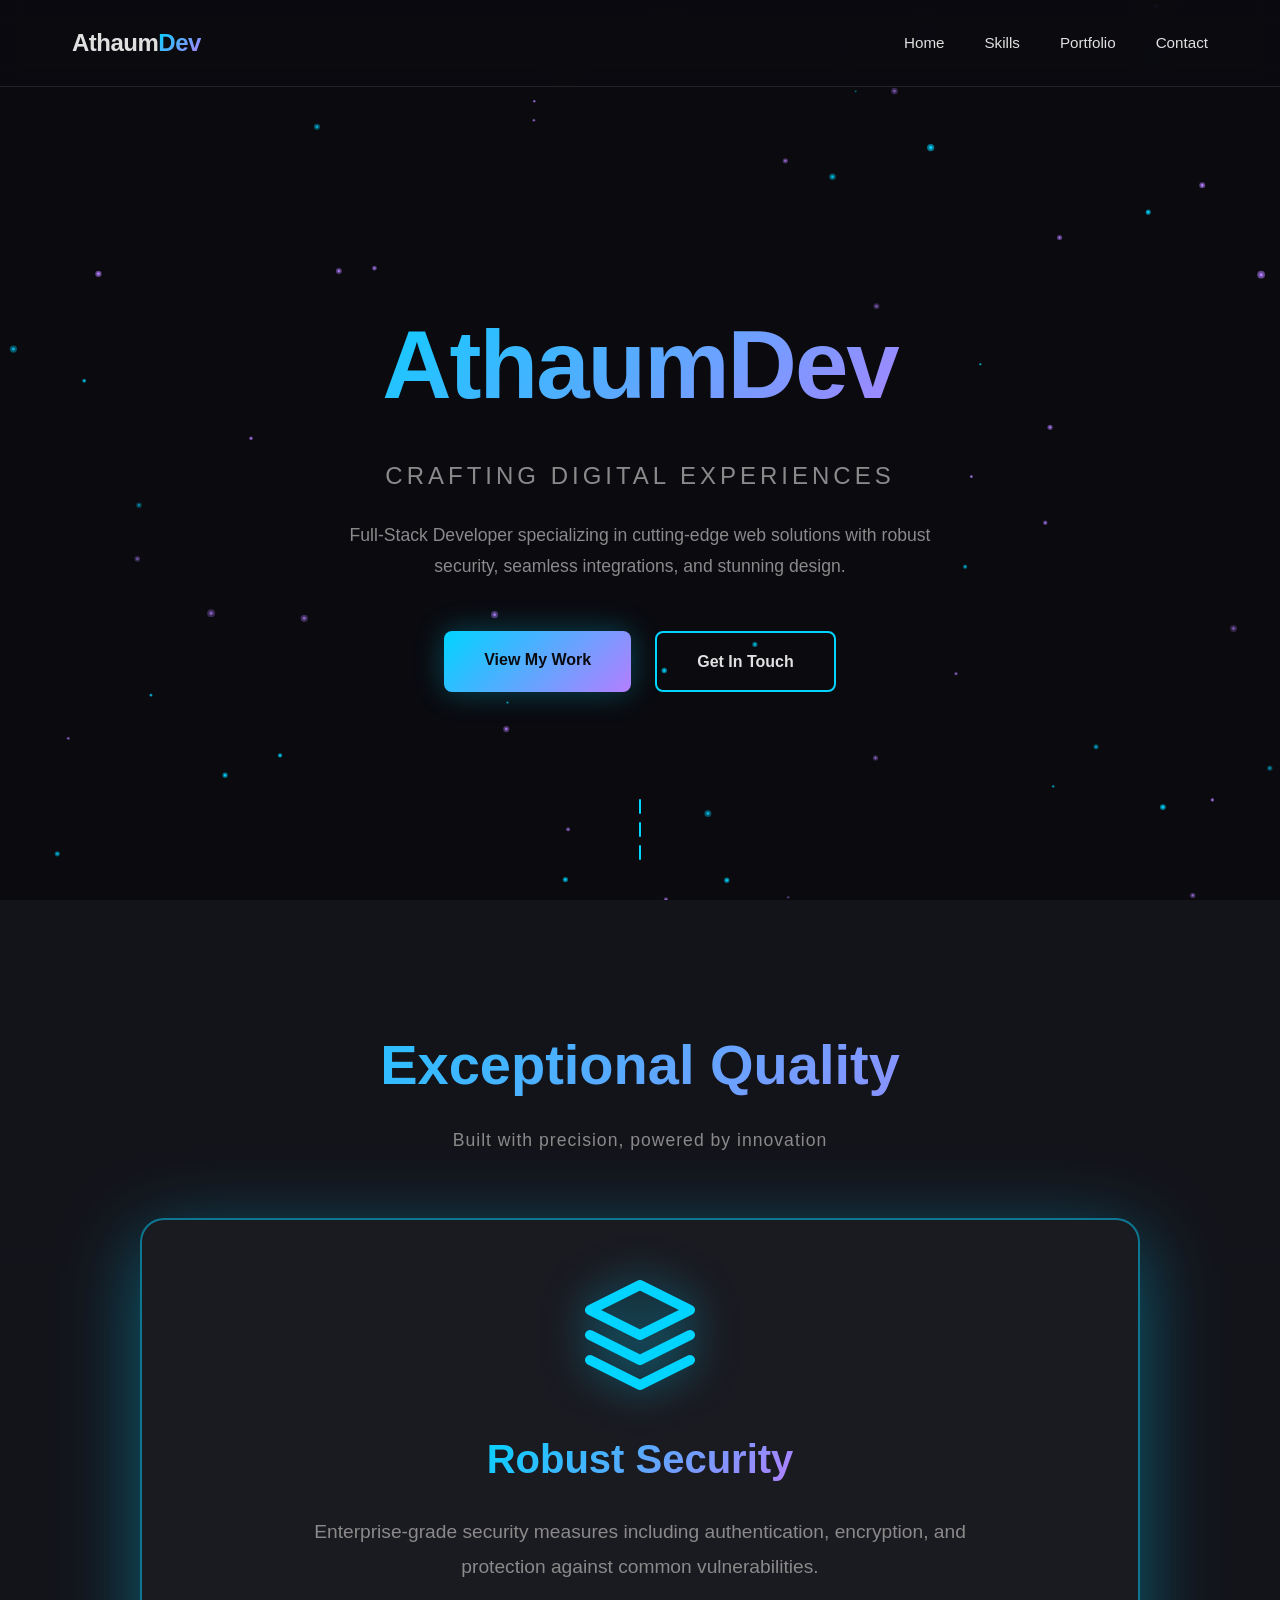
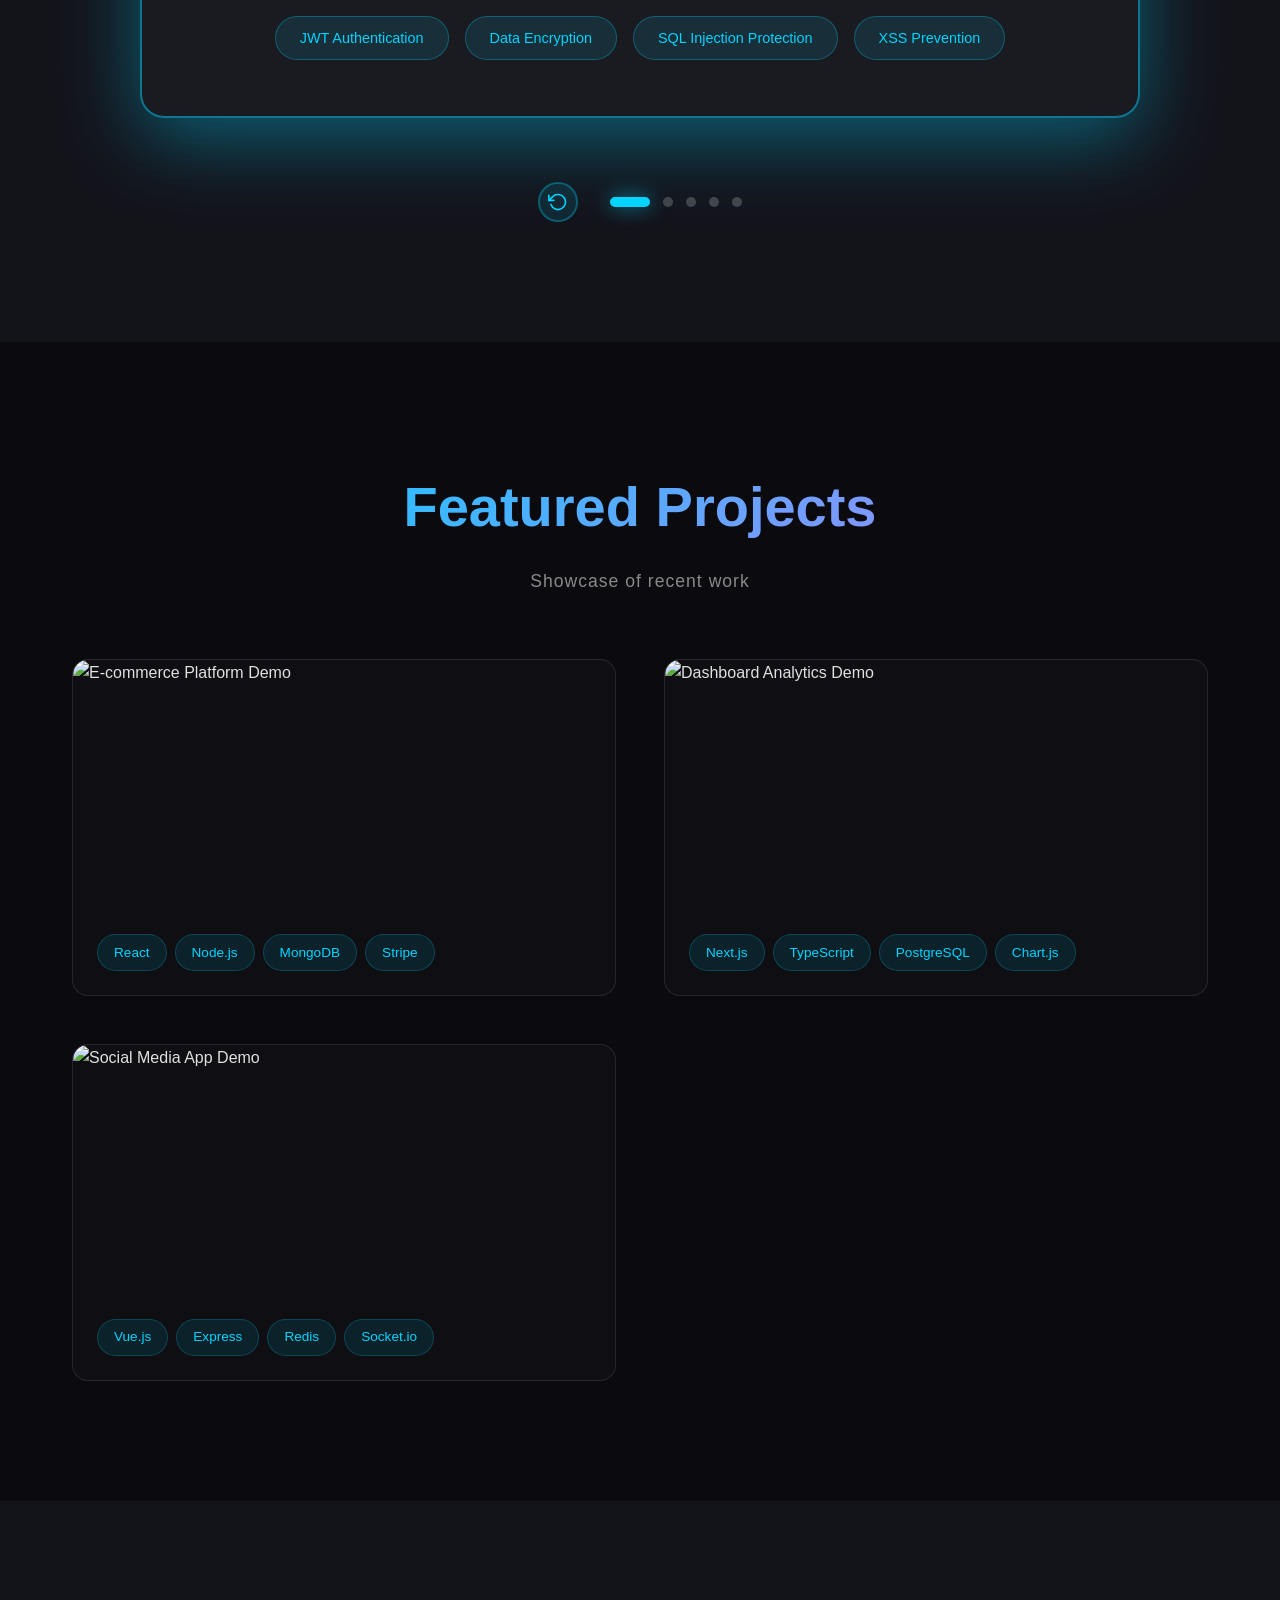
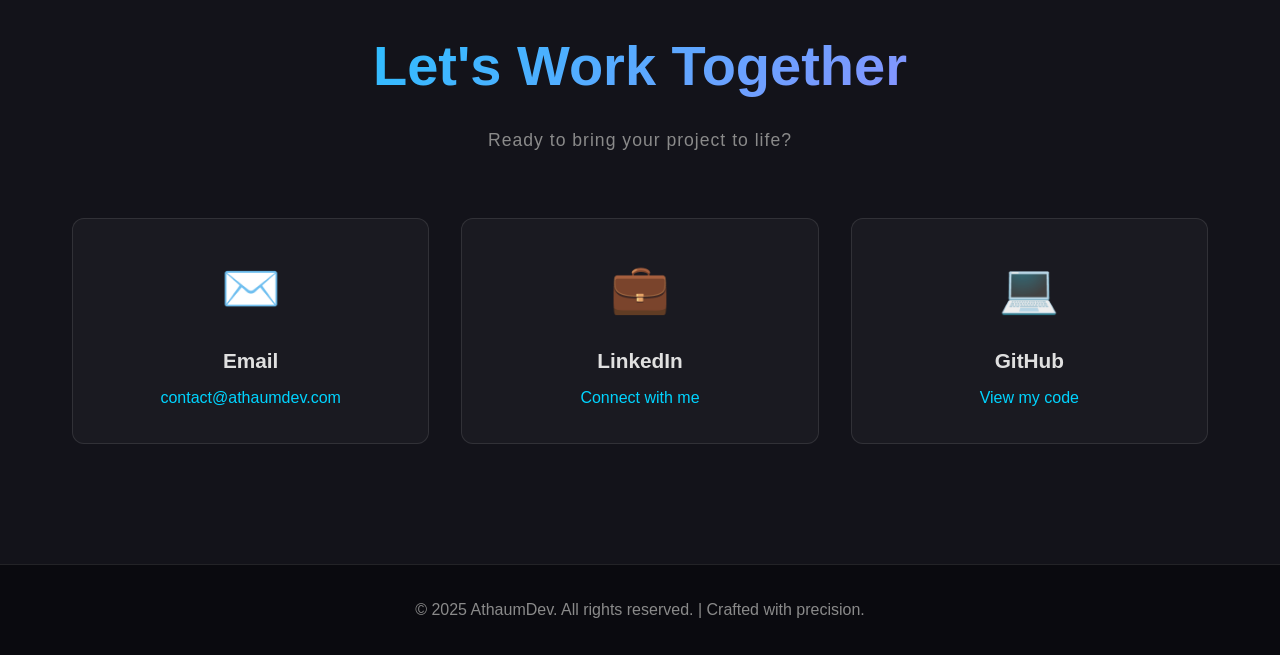
==== index.html @ dee414c6 "improved design of strength section" ====
<!DOCTYPE html>
<html lang="en">
<head>
    <meta charset="UTF-8">
    <meta name="viewport" content="width=device-width, initial-scale=1.0">
    <meta name="description" content="AthaumDev - Professional Web Development Portfolio showcasing cutting-edge design and development skills">
    <title>AthaumDev - Professional Web Development</title>
    <link rel="stylesheet" href="css/styles.css">
</head>
<body>
    <!-- Cursor Follower -->
    <div class="cursor-glow"></div>

    <!-- Navigation -->
    <nav class="navbar">
        <div class="nav-container">
            <a href="#home" class="logo">Athaum<span>Dev</span></a>
            <ul class="nav-menu">
                <li><a href="#home">Home</a></li>
                <li><a href="#skills">Skills</a></li>
                <li><a href="#portfolio">Portfolio</a></li>
                <li><a href="#contact">Contact</a></li>
            </ul>
        </div>
    </nav>

    <!-- Hero Section -->
    <section id="home" class="hero">
        <canvas id="network-canvas"></canvas>
        <div class="hero-content">
            <div class="hero-text">
                <h1 class="glitch" data-text="AthaumDev">AthaumDev</h1>
                <p class="subtitle">Crafting Digital Experiences</p>
                <p class="description">Full-Stack Developer specializing in cutting-edge web solutions with robust security, seamless integrations, and stunning design.</p>
                <div class="hero-cta">
                    <a href="#portfolio" class="btn-primary">View My Work</a>
                    <a href="#contact" class="btn-secondary">Get In Touch</a>
                </div>
            </div>
        </div>
        <div class="scroll-indicator">
            <span></span>
            <span></span>
            <span></span>
        </div>
    </section>

    <!-- Skills Section -->
    <section id="skills" class="skills">
        <div class="skills-slideshow">
            <h2 class="section-title">Exceptional Quality</h2>
            <p class="section-subtitle">Built with precision, powered by innovation</p>

            <div class="slideshow-container">
                <div class="slide active">
                    <div class="slide-content">
                        <div class="skill-icon-large">
                            <svg viewBox="0 0 24 24" fill="none" xmlns="http://www.w3.org/2000/svg">
                                <path d="M12 2L2 7L12 12L22 7L12 2Z" stroke="currentColor" stroke-width="2" stroke-linecap="round" stroke-linejoin="round"/>
                                <path d="M2 17L12 22L22 17" stroke="currentColor" stroke-width="2" stroke-linecap="round" stroke-linejoin="round"/>
                                <path d="M2 12L12 17L22 12" stroke="currentColor" stroke-width="2" stroke-linecap="round" stroke-linejoin="round"/>
                            </svg>
                        </div>
                        <h3>Robust Security</h3>
                        <p>Enterprise-grade security measures including authentication, encryption, and protection against common vulnerabilities.</p>
                        <div class="slide-features">
                            <span>JWT Authentication</span>
                            <span>Data Encryption</span>
                            <span>SQL Injection Protection</span>
                            <span>XSS Prevention</span>
                        </div>
                    </div>
                </div>

                <div class="slide">
                    <div class="slide-content">
                        <div class="skill-icon-large">
                            <svg viewBox="0 0 24 24" fill="none" xmlns="http://www.w3.org/2000/svg">
                                <rect x="3" y="3" width="18" height="18" rx="2" stroke="currentColor" stroke-width="2"/>
                                <path d="M3 9H21" stroke="currentColor" stroke-width="2"/>
                                <path d="M9 21V9" stroke="currentColor" stroke-width="2"/>
                            </svg>
                        </div>
                        <h3>Database Excellence</h3>
                        <p>Optimized database architecture with MongoDB, PostgreSQL, and Redis for lightning-fast data operations.</p>
                        <div class="slide-features">
                            <span>MongoDB</span>
                            <span>PostgreSQL</span>
                            <span>Redis Cache</span>
                            <span>Query Optimization</span>
                        </div>
                    </div>
                </div>

                <div class="slide">
                    <div class="slide-content">
                        <div class="skill-icon-large">
                            <svg viewBox="0 0 24 24" fill="none" xmlns="http://www.w3.org/2000/svg">
                                <circle cx="12" cy="12" r="3" stroke="currentColor" stroke-width="2"/>
                                <path d="M12 2V5" stroke="currentColor" stroke-width="2" stroke-linecap="round"/>
                                <path d="M12 19V22" stroke="currentColor" stroke-width="2" stroke-linecap="round"/>
                                <path d="M4.22 4.22L6.34 6.34" stroke="currentColor" stroke-width="2" stroke-linecap="round"/>
                                <path d="M17.66 17.66L19.78 19.78" stroke="currentColor" stroke-width="2" stroke-linecap="round"/>
                                <path d="M2 12H5" stroke="currentColor" stroke-width="2" stroke-linecap="round"/>
                                <path d="M19 12H22" stroke="currentColor" stroke-width="2" stroke-linecap="round"/>
                                <path d="M4.22 19.78L6.34 17.66" stroke="currentColor" stroke-width="2" stroke-linecap="round"/>
                                <path d="M17.66 6.34L19.78 4.22" stroke="currentColor" stroke-width="2" stroke-linecap="round"/>
                            </svg>
                        </div>
                        <h3>Deep Logic</h3>
                        <p>Complex algorithms and business logic implementation with clean, maintainable, and scalable code architecture.</p>
                        <div class="slide-features">
                            <span>Clean Architecture</span>
                            <span>Design Patterns</span>
                            <span>Algorithm Optimization</span>
                            <span>Scalable Code</span>
                        </div>
                    </div>
                </div>

                <div class="slide">
                    <div class="slide-content">
                        <div class="skill-icon-large">
                            <svg viewBox="0 0 24 24" fill="none" xmlns="http://www.w3.org/2000/svg">
                                <path d="M2 3H8C9.06087 3 10.0783 3.42143 10.8284 4.17157C11.5786 4.92172 12 5.93913 12 7V21C12 20.2044 11.6839 19.4413 11.1213 18.8787C10.5587 18.3161 9.79565 18 9 18H2V3Z" stroke="currentColor" stroke-width="2" stroke-linecap="round" stroke-linejoin="round"/>
                                <path d="M22 3H16C14.9391 3 13.9217 3.42143 13.1716 4.17157C12.4214 4.92172 12 5.93913 12 7V21C12 20.2044 12.3161 19.4413 12.8787 18.8787C13.4413 18.3161 14.2044 18 15 18H22V3Z" stroke="currentColor" stroke-width="2" stroke-linecap="round" stroke-linejoin="round"/>
                            </svg>
                        </div>
                        <h3>Stunning Design</h3>
                        <p>Pixel-perfect interfaces with modern UI/UX principles, responsive layouts, and smooth animations.</p>
                        <div class="slide-features">
                            <span>Responsive Design</span>
                            <span>Modern UI/UX</span>
                            <span>Animations</span>
                            <span>Accessibility</span>
                        </div>
                    </div>
                </div>

                <div class="slide">
                    <div class="slide-content">
                        <div class="skill-icon-large">
                            <svg viewBox="0 0 24 24" fill="none" xmlns="http://www.w3.org/2000/svg">
                                <path d="M21 16V8C20.9996 7.64927 20.9071 7.30481 20.7315 7.00116C20.556 6.69751 20.3037 6.44536 20 6.27L13 2.27C12.696 2.09446 12.3511 2.00205 12 2.00205C11.6489 2.00205 11.304 2.09446 11 2.27L4 6.27C3.69626 6.44536 3.44398 6.69751 3.26846 7.00116C3.09294 7.30481 3.00036 7.64927 3 8V16C3.00036 16.3507 3.09294 16.6952 3.26846 16.9988C3.44398 17.3025 3.69626 17.5546 4 17.73L11 21.73C11.304 21.9055 11.6489 21.9979 12 21.9979C12.3511 21.9979 12.696 21.9055 13 21.73L20 17.73C20.3037 17.5546 20.556 17.3025 20.7315 16.9988C20.9071 16.6952 20.9996 16.3507 21 16Z" stroke="currentColor" stroke-width="2" stroke-linecap="round" stroke-linejoin="round"/>
                                <path d="M3.27 6.96L12 12.01L20.73 6.96" stroke="currentColor" stroke-width="2" stroke-linecap="round" stroke-linejoin="round"/>
                                <path d="M12 22.08V12" stroke="currentColor" stroke-width="2" stroke-linecap="round" stroke-linejoin="round"/>
                            </svg>
                        </div>
                        <h3>Third-Party Integrations</h3>
                        <p>Seamless integration with APIs, payment gateways, analytics, authentication providers, and cloud services.</p>
                        <div class="slide-features">
                            <span>REST APIs</span>
                            <span>Payment Gateways</span>
                            <span>OAuth 2.0</span>
                            <span>Cloud Services</span>
                        </div>
                    </div>
                </div>
            </div>

            <!-- Slideshow Navigation -->
            <div class="slideshow-controls">
                <button class="replay-btn" id="replay-slideshow" aria-label="Replay slideshow">
                    <svg viewBox="0 0 24 24" fill="none" xmlns="http://www.w3.org/2000/svg">
                        <path d="M1 4v6h6" stroke="currentColor" stroke-width="2" stroke-linecap="round" stroke-linejoin="round"/>
                        <path d="M3.51 15a9 9 0 1 0 2.13-9.36L1 10" stroke="currentColor" stroke-width="2" stroke-linecap="round" stroke-linejoin="round"/>
                    </svg>
                </button>
                <div class="slideshow-nav">
                    <button class="nav-dot active" data-slide="0"></button>
                    <button class="nav-dot" data-slide="1"></button>
                    <button class="nav-dot" data-slide="2"></button>
                    <button class="nav-dot" data-slide="3"></button>
                    <button class="nav-dot" data-slide="4"></button>
                </div>
            </div>
        </div>
    </section>

    <!-- Portfolio Section -->
    <section id="portfolio" class="portfolio">
        <div class="container">
            <h2 class="section-title">Featured Projects</h2>
            <p class="section-subtitle">Showcase of recent work</p>

            <div class="portfolio-grid">
                <!-- Project 1 -->
                <div class="project-card" data-aos="zoom-in">
                    <div class="project-preview">
                        <img src="images/project1.gif" alt="E-commerce Platform Demo" loading="lazy">
                        <div class="project-overlay">
                            <h3>E-commerce Platform</h3>
                            <p>Full-stack shopping solution with payment integration</p>
                            <a href="https://example.com/project1" target="_blank" rel="noopener noreferrer" class="project-link">
                                View Project →
                            </a>
                        </div>
                    </div>
                    <div class="project-tags">
                        <span>React</span>
                        <span>Node.js</span>
                        <span>MongoDB</span>
                        <span>Stripe</span>
                    </div>
                </div>

                <!-- Project 2 -->
                <div class="project-card" data-aos="zoom-in" data-delay="100">
                    <div class="project-preview">
                        <img src="images/project2.gif" alt="Dashboard Analytics Demo" loading="lazy">
                        <div class="project-overlay">
                            <h3>Analytics Dashboard</h3>
                            <p>Real-time data visualization and reporting</p>
                            <a href="https://example.com/project2" target="_blank" rel="noopener noreferrer" class="project-link">
                                View Project →
                            </a>
                        </div>
                    </div>
                    <div class="project-tags">
                        <span>Next.js</span>
                        <span>TypeScript</span>
                        <span>PostgreSQL</span>
                        <span>Chart.js</span>
                    </div>
                </div>

                <!-- Project 3 -->
                <div class="project-card" data-aos="zoom-in" data-delay="200">
                    <div class="project-preview">
                        <img src="images/project3.gif" alt="Social Media App Demo" loading="lazy">
                        <div class="project-overlay">
                            <h3>Social Media Platform</h3>
                            <p>Community-driven content sharing application</p>
                            <a href="https://example.com/project3" target="_blank" rel="noopener noreferrer" class="project-link">
                                View Project →
                            </a>
                        </div>
                    </div>
                    <div class="project-tags">
                        <span>Vue.js</span>
                        <span>Express</span>
                        <span>Redis</span>
                        <span>Socket.io</span>
                    </div>
                </div>

                <!-- Add more projects as needed -->
            </div>
        </div>
    </section>

    <!-- Contact Section -->
    <section id="contact" class="contact">
        <div class="container">
            <h2 class="section-title">Let's Work Together</h2>
            <p class="section-subtitle">Ready to bring your project to life?</p>

            <div class="contact-content">
                <div class="contact-info">
                    <div class="contact-item">
                        <div class="contact-icon">✉️</div>
                        <h3>Email</h3>
                        <a href="mailto:contact@athaumdev.com">contact@athaumdev.com</a>
                    </div>
                    <div class="contact-item">
                        <div class="contact-icon">💼</div>
                        <h3>LinkedIn</h3>
                        <a href="https://linkedin.com" target="_blank" rel="noopener noreferrer">Connect with me</a>
                    </div>
                    <div class="contact-item">
                        <div class="contact-icon">💻</div>
                        <h3>GitHub</h3>
                        <a href="https://github.com" target="_blank" rel="noopener noreferrer">View my code</a>
                    </div>
                </div>
            </div>
        </div>
    </section>

    <!-- Footer -->
    <footer class="footer">
        <div class="container">
            <p>&copy; 2025 AthaumDev. All rights reserved. | Crafted with precision.</p>
        </div>
    </footer>

    <script src="js/script.js"></script>
</body>
</html>
---- css/styles.css ----
/* Root Variables - Futuristic Theme */
:root {
    --bg-dark: #0a0a0f;
    --bg-secondary: #13131a;
    --primary: #00d4ff;
    --secondary: #b47eff;
    --accent: #ff006e;
    --text-light: #e0e0e0;
    --text-dark: #8a8a8a;
    --gradient-primary: linear-gradient(135deg, #00d4ff 0%, #b47eff 100%);
    --gradient-secondary: linear-gradient(135deg, #ff006e 0%, #ff7a00 100%);
    --shadow-glow: 0 0 30px rgba(0, 212, 255, 0.3);
    --transition: all 0.4s cubic-bezier(0.165, 0.84, 0.44, 1);
}

/* Reset & Base */
* {
    margin: 0;
    padding: 0;
    box-sizing: border-box;
}

html {
    scroll-behavior: smooth;
    overflow-x: hidden;
}

body {
    font-family: 'Inter', -apple-system, BlinkMacSystemFont, 'Segoe UI', sans-serif;
    line-height: 1.6;
    color: var(--text-light);
    background: var(--bg-dark);
    overflow-x: hidden;
    position: relative;
    transition: background-color 0.6s ease;
}

.container {
    max-width: 1200px;
    margin: 0 auto;
    padding: 0 2rem;
}

/* Cursor Glow Effect - Disabled */
.cursor-glow {
    display: none;
}

/* Navigation */
.navbar {
    position: fixed;
    top: 0;
    left: 0;
    right: 0;
    padding: 1.5rem 0;
    background: rgba(10, 10, 15, 0.8);
    backdrop-filter: blur(10px);
    z-index: 1000;
    border-bottom: 1px solid rgba(255, 255, 255, 0.1);
}

.nav-container {
    max-width: 1200px;
    margin: 0 auto;
    padding: 0 2rem;
    display: flex;
    justify-content: space-between;
    align-items: center;
}

.logo {
    font-size: 1.5rem;
    font-weight: 700;
    color: var(--text-light);
    text-decoration: none;
    letter-spacing: -0.5px;
}

.logo span {
    background: var(--gradient-primary);
    -webkit-background-clip: text;
    -webkit-text-fill-color: transparent;
    background-clip: text;
}

.nav-menu {
    display: flex;
    list-style: none;
    gap: 2.5rem;
}

.nav-menu a {
    color: var(--text-light);
    text-decoration: none;
    font-size: 0.95rem;
    font-weight: 500;
    position: relative;
    transition: var(--transition);
}

.nav-menu a::after {
    content: '';
    position: absolute;
    bottom: -5px;
    left: 0;
    width: 0;
    height: 2px;
    background: var(--gradient-primary);
    transition: width 0.3s ease;
}

.nav-menu a:hover::after {
    width: 100%;
}

.nav-menu a:hover {
    color: var(--primary);
}

/* Hero Section */
.hero {
    min-height: 100vh;
    display: flex;
    align-items: center;
    justify-content: center;
    position: relative;
    overflow: hidden;
    padding-top: 80px;
}

#network-canvas {
    position: absolute;
    top: 0;
    left: 0;
    width: 100%;
    height: 100%;
    z-index: 0;
}

.hero-content {
    position: relative;
    z-index: 2;
    text-align: center;
    max-width: 900px;
    padding: 2rem;
}

.glitch {
    font-size: clamp(3rem, 8vw, 6rem);
    font-weight: 900;
    background: var(--gradient-primary);
    -webkit-background-clip: text;
    -webkit-text-fill-color: transparent;
    background-clip: text;
    margin-bottom: 1rem;
    position: relative;
    letter-spacing: -2px;
    animation: glitch 3s infinite;
}

@keyframes glitch {
    0%, 100% {
        transform: translate(0);
    }
    20% {
        transform: translate(-2px, 2px);
    }
    40% {
        transform: translate(-2px, -2px);
    }
    60% {
        transform: translate(2px, 2px);
    }
    80% {
        transform: translate(2px, -2px);
    }
}

.subtitle {
    font-size: 1.5rem;
    color: var(--text-dark);
    margin-bottom: 1.5rem;
    font-weight: 300;
    letter-spacing: 4px;
    text-transform: uppercase;
}

.description {
    font-size: 1.1rem;
    color: var(--text-dark);
    margin-bottom: 3rem;
    max-width: 600px;
    margin-left: auto;
    margin-right: auto;
    line-height: 1.8;
}

.hero-cta {
    display: flex;
    gap: 1.5rem;
    justify-content: center;
    flex-wrap: wrap;
}

.btn-primary, .btn-secondary {
    padding: 1rem 2.5rem;
    font-size: 1rem;
    font-weight: 600;
    text-decoration: none;
    border-radius: 8px;
    transition: var(--transition);
    position: relative;
    overflow: hidden;
    border: none;
    cursor: pointer;
}

.btn-primary {
    background: var(--gradient-primary);
    color: var(--bg-dark);
    box-shadow: var(--shadow-glow);
}

.btn-primary:hover {
    transform: translateY(-3px);
    box-shadow: 0 0 40px rgba(0, 212, 255, 0.5);
}

.btn-secondary {
    background: transparent;
    color: var(--text-light);
    border: 2px solid var(--primary);
}

.btn-secondary:hover {
    background: var(--primary);
    color: var(--bg-dark);
    transform: translateY(-3px);
}

/* Scroll Indicator */
.scroll-indicator {
    position: absolute;
    bottom: 40px;
    left: 50%;
    transform: translateX(-50%);
    display: flex;
    flex-direction: column;
    gap: 8px;
    align-items: center;
}

.scroll-indicator span {
    width: 2px;
    height: 15px;
    background: var(--primary);
    border-radius: 2px;
    animation: scroll 1.5s ease-in-out infinite;
}

.scroll-indicator span:nth-child(2) {
    animation-delay: 0.2s;
}

.scroll-indicator span:nth-child(3) {
    animation-delay: 0.4s;
}

@keyframes scroll {
    0%, 100% {
        opacity: 0;
        transform: translateY(-10px);
    }
    50% {
        opacity: 1;
        transform: translateY(0);
    }
}

/* Section Titles */
.section-title {
    font-size: clamp(2.5rem, 5vw, 3.5rem);
    font-weight: 800;
    text-align: center;
    margin-bottom: 1rem;
    background: var(--gradient-primary);
    -webkit-background-clip: text;
    -webkit-text-fill-color: transparent;
    background-clip: text;
}

.section-subtitle {
    text-align: center;
    color: var(--text-dark);
    font-size: 1.1rem;
    margin-bottom: 4rem;
    letter-spacing: 1px;
}

/* Skills Section - Slideshow */
.skills {
    padding: 120px 0;
    background: var(--bg-secondary);
    position: relative;
}

.skills-slideshow {
    max-width: 1000px;
    margin: 0 auto;
    text-align: center;
}

.slideshow-container {
    position: relative;
    height: 500px;
    margin: 4rem 0;
    overflow: visible;
    display: flex;
    align-items: center;
}

.slide {
    position: absolute;
    top: 0;
    left: 100%;
    width: 100%;
    height: 100%;
    opacity: 0;
    transform: translateX(0) scale(0.85);
    transition: all 1s cubic-bezier(0.65, 0, 0.35, 1);
    pointer-events: none;
    filter: brightness(0.4) blur(2px);
}

.slide.active {
    left: 0;
    opacity: 1;
    transform: translateX(0) scale(1);
    pointer-events: auto;
    z-index: 2;
    filter: brightness(1) blur(0);
}

.slide.prev {
    left: -100%;
    opacity: 0.4;
    transform: translateX(0) scale(0.85);
    z-index: 1;
    filter: brightness(0.4) blur(2px);
}

.slide.next {
    left: 100%;
    opacity: 0.4;
    transform: translateX(0) scale(0.85);
    z-index: 1;
    filter: brightness(0.4) blur(2px);
}

.slide-content {
    background: rgba(255, 255, 255, 0.03);
    border: 2px solid rgba(0, 212, 255, 0.3);
    border-radius: 24px;
    padding: 4rem 3rem;
    height: 100%;
    display: flex;
    flex-direction: column;
    align-items: center;
    justify-content: center;
    position: relative;
    overflow: hidden;
    box-shadow: 0 20px 80px rgba(0, 212, 255, 0.2);
    transition: all 1s ease;
}

.slide.active .slide-content {
    box-shadow: 0 20px 80px rgba(0, 212, 255, 0.4);
    border-color: rgba(0, 212, 255, 0.5);
}

.slide.prev .slide-content,
.slide.next .slide-content {
    box-shadow: none;
    border-color: rgba(0, 212, 255, 0.1);
}

.skill-icon-large {
    width: 120px;
    height: 120px;
    margin-bottom: 2rem;
    color: var(--primary);
    position: relative;
    z-index: 1;
    transition: all 1s ease;
}

.slide.active .skill-icon-large {
    animation: float 3s ease-in-out infinite;
}

@keyframes float {
    0%, 100% {
        transform: translateY(0px);
    }
    50% {
        transform: translateY(-20px);
    }
}

.skill-icon-large svg {
    width: 100%;
    height: 100%;
    filter: drop-shadow(0 0 20px rgba(0, 212, 255, 0.5));
    transition: filter 1s ease;
}

.slide.active .skill-icon-large svg {
    filter: drop-shadow(0 0 20px rgba(0, 212, 255, 0.5));
}

.slide.prev .skill-icon-large svg,
.slide.next .skill-icon-large svg {
    filter: drop-shadow(0 0 5px rgba(0, 212, 255, 0.2));
}

.slide-content h3 {
    font-size: 2.5rem;
    margin-bottom: 1.5rem;
    color: var(--text-light);
    position: relative;
    z-index: 1;
    background: var(--gradient-primary);
    -webkit-background-clip: text;
    -webkit-text-fill-color: transparent;
    background-clip: text;
}

.slide-content p {
    font-size: 1.2rem;
    color: var(--text-dark);
    line-height: 1.8;
    margin-bottom: 2rem;
    max-width: 700px;
    position: relative;
    z-index: 1;
}

.slide-features {
    display: flex;
    gap: 1rem;
    flex-wrap: wrap;
    justify-content: center;
    position: relative;
    z-index: 1;
}

.slide-features span {
    padding: 0.6rem 1.5rem;
    background: rgba(0, 212, 255, 0.1);
    border: 1px solid rgba(0, 212, 255, 0.3);
    border-radius: 25px;
    font-size: 0.9rem;
    color: var(--primary);
    transition: var(--transition);
}

.slide-features span:hover {
    background: rgba(0, 212, 255, 0.2);
    transform: translateY(-3px);
    box-shadow: 0 10px 20px rgba(0, 212, 255, 0.2);
}

/* Slideshow Controls */
.slideshow-controls {
    display: flex;
    align-items: center;
    justify-content: center;
    gap: 2rem;
    margin-top: 2rem;
}

.replay-btn {
    width: 40px;
    height: 40px;
    border-radius: 50%;
    background: rgba(0, 212, 255, 0.1);
    border: 2px solid rgba(0, 212, 255, 0.3);
    color: var(--primary);
    cursor: pointer;
    transition: var(--transition);
    display: flex;
    align-items: center;
    justify-content: center;
    padding: 0;
}

.replay-btn:hover {
    background: rgba(0, 212, 255, 0.2);
    border-color: var(--primary);
    transform: rotate(360deg);
    box-shadow: 0 0 20px rgba(0, 212, 255, 0.4);
}

.replay-btn svg {
    width: 20px;
    height: 20px;
}

.slideshow-nav {
    display: flex;
    gap: 0.8rem;
    justify-content: center;
    align-items: center;
}

.nav-dot {
    width: 10px;
    height: 10px;
    border-radius: 10px;
    background: rgba(255, 255, 255, 0.2);
    border: 2px solid transparent;
    cursor: pointer;
    transition: all 0.4s ease;
    padding: 0;
}

.nav-dot:hover {
    background: rgba(0, 212, 255, 0.5);
    transform: scale(1.2);
}

.nav-dot.active {
    width: 40px;
    background: var(--primary);
    border-color: var(--primary);
    box-shadow: 0 0 20px rgba(0, 212, 255, 0.6);
}

/* Portfolio Section */
.portfolio {
    padding: 120px 0;
    background: var(--bg-dark);
}

.portfolio-grid {
    display: grid;
    grid-template-columns: repeat(auto-fit, minmax(350px, 1fr));
    gap: 3rem;
    margin-top: 3rem;
}

.project-card {
    background: rgba(255, 255, 255, 0.02);
    border-radius: 16px;
    overflow: hidden;
    border: 1px solid rgba(255, 255, 255, 0.1);
    transition: var(--transition);
    cursor: pointer;
}

.project-card:hover {
    transform: translateY(-10px);
    border-color: var(--secondary);
    box-shadow: 0 20px 60px rgba(180, 126, 255, 0.2);
}

.project-preview {
    position: relative;
    width: 100%;
    height: 250px;
    overflow: hidden;
}

.project-preview img {
    width: 100%;
    height: 100%;
    object-fit: cover;
    transition: var(--transition);
}

.project-card:hover .project-preview img {
    transform: scale(1.1);
}

.project-overlay {
    position: absolute;
    bottom: 0;
    left: 0;
    right: 0;
    padding: 2rem;
    background: linear-gradient(to top, rgba(10, 10, 15, 0.95) 0%, transparent 100%);
    transform: translateY(100%);
    transition: var(--transition);
}

.project-card:hover .project-overlay {
    transform: translateY(0);
}

.project-overlay h3 {
    font-size: 1.5rem;
    margin-bottom: 0.5rem;
    color: var(--text-light);
}

.project-overlay p {
    color: var(--text-dark);
    margin-bottom: 1rem;
    font-size: 0.95rem;
}

.project-link {
    display: inline-block;
    color: var(--primary);
    text-decoration: none;
    font-weight: 600;
    transition: var(--transition);
}

.project-link:hover {
    color: var(--secondary);
    transform: translateX(5px);
}

.project-tags {
    padding: 1.5rem;
    display: flex;
    gap: 0.5rem;
    flex-wrap: wrap;
}

.project-tags span {
    padding: 0.4rem 1rem;
    background: rgba(0, 212, 255, 0.1);
    color: var(--primary);
    border-radius: 20px;
    font-size: 0.85rem;
    border: 1px solid rgba(0, 212, 255, 0.2);
}

/* Contact Section */
.contact {
    padding: 120px 0;
    background: var(--bg-secondary);
}

.contact-content {
    margin-top: 3rem;
}

.contact-info {
    display: grid;
    grid-template-columns: repeat(auto-fit, minmax(250px, 1fr));
    gap: 2rem;
}

.contact-item {
    text-align: center;
    padding: 2rem;
    background: rgba(255, 255, 255, 0.03);
    border: 1px solid rgba(255, 255, 255, 0.1);
    border-radius: 12px;
    transition: var(--transition);
}

.contact-item:hover {
    border-color: var(--accent);
    transform: translateY(-5px);
}

.contact-icon {
    font-size: 3rem;
    margin-bottom: 1rem;
}

.contact-item h3 {
    font-size: 1.3rem;
    margin-bottom: 0.5rem;
    color: var(--text-light);
}

.contact-item a {
    color: var(--primary);
    text-decoration: none;
    transition: var(--transition);
}

.contact-item a:hover {
    color: var(--secondary);
}

/* Footer */
.footer {
    padding: 2rem 0;
    background: var(--bg-dark);
    border-top: 1px solid rgba(255, 255, 255, 0.1);
    text-align: center;
    color: var(--text-dark);
}

/* Animations */
[data-aos] {
    opacity: 0;
    transform: translateY(30px);
    transition: opacity 0.8s ease, transform 0.8s ease;
}

[data-aos].aos-animate {
    opacity: 1;
    transform: translateY(0);
}

/* Responsive */
@media (max-width: 768px) {
    .nav-menu {
        display: none;
    }

    .hero {
        padding: 120px 1rem;
    }

    .hero-cta {
        flex-direction: column;
        align-items: center;
    }

    .btn-primary, .btn-secondary {
        width: 100%;
        max-width: 300px;
    }

    .skills-grid,
    .portfolio-grid {
        grid-template-columns: 1fr;
    }

    .section-title {
        font-size: 2.5rem;
    }
}

@media (max-width: 480px) {
    .container {
        padding: 0 1rem;
    }

    .skill-card,
    .contact-item {
        padding: 1.5rem;
    }
}
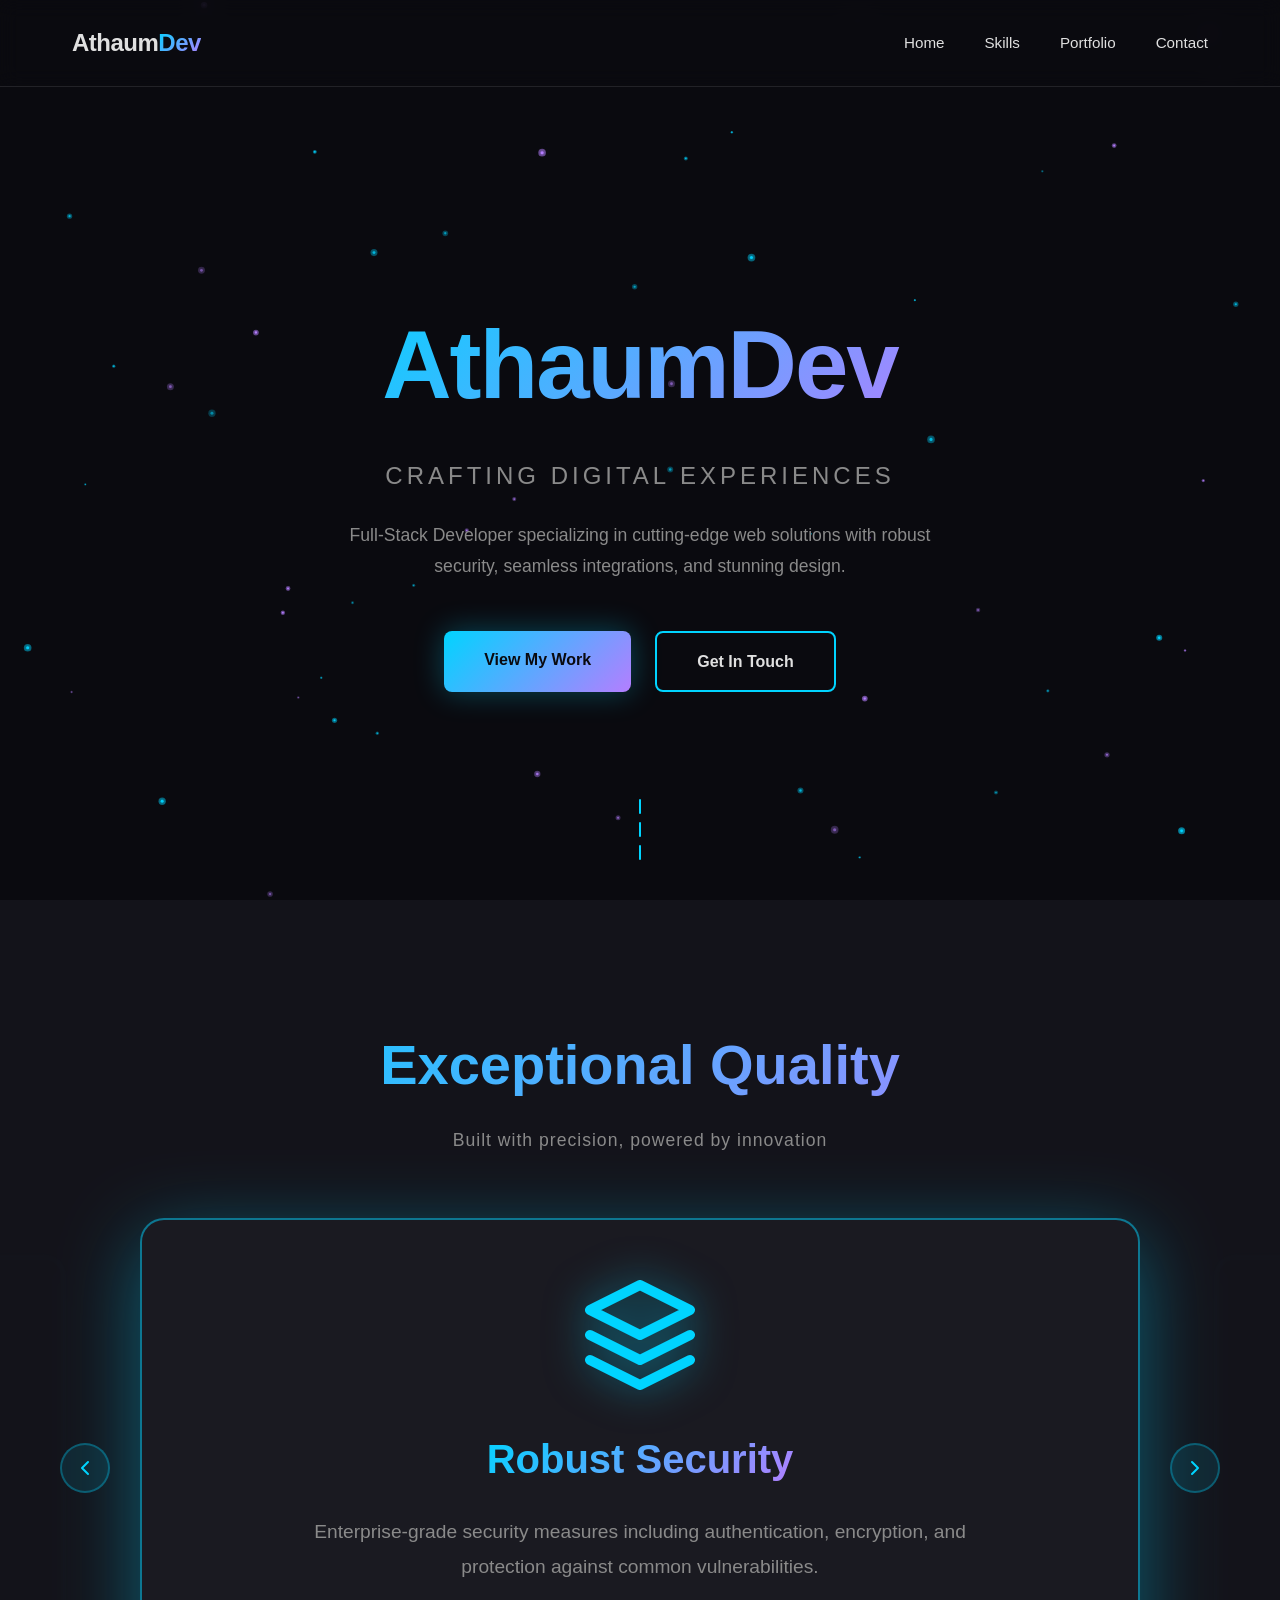
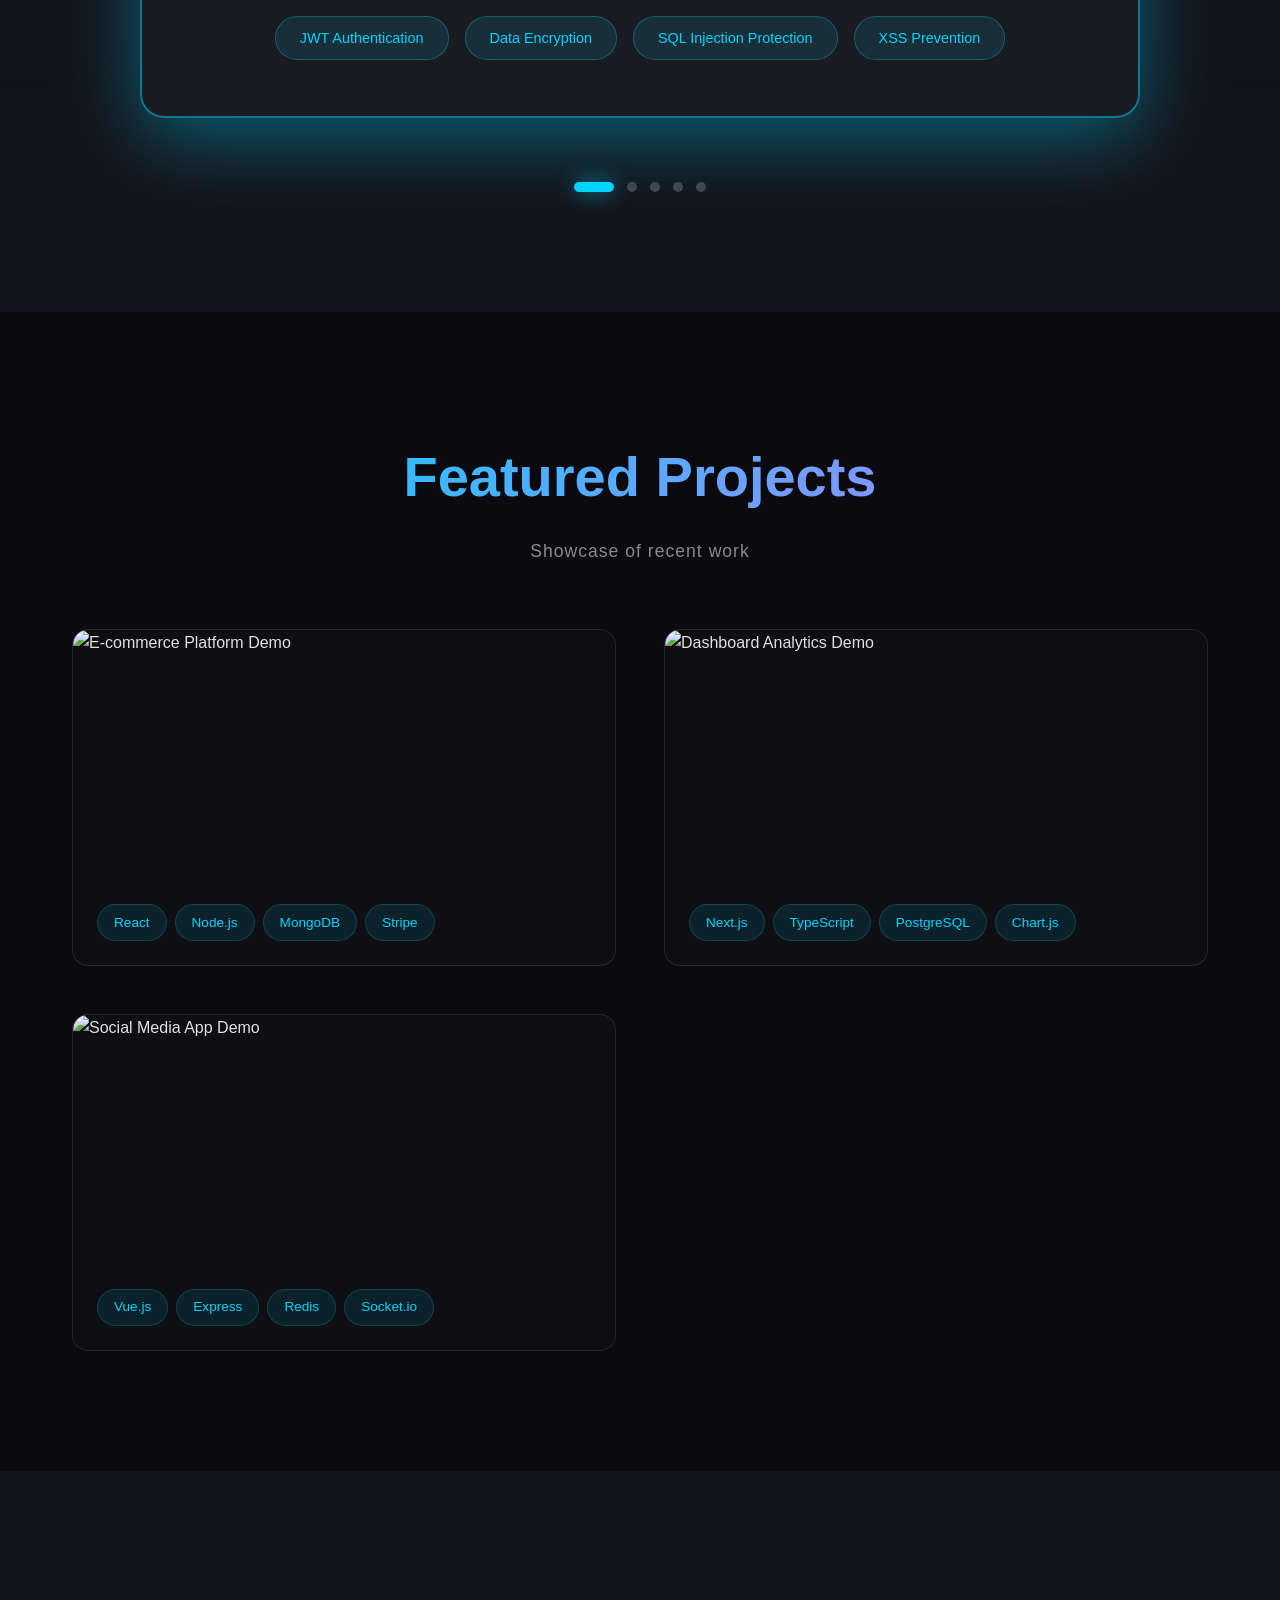
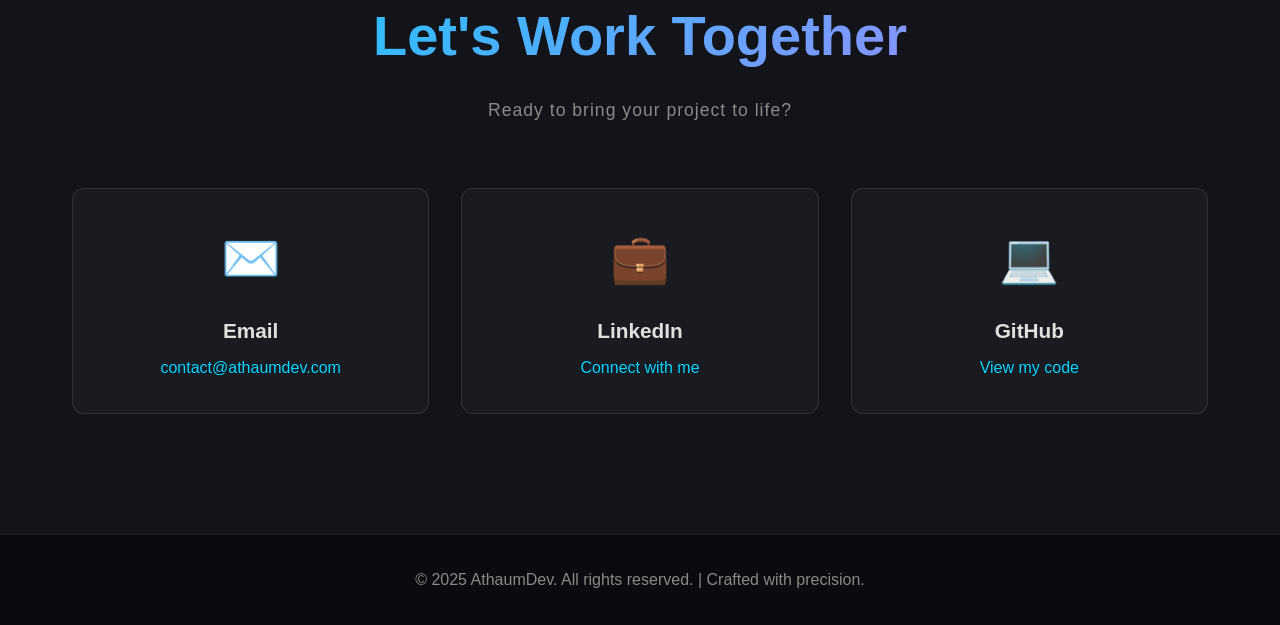
==== commit 011c98c9: "refactored slideshow to have previous and next and removed replay" ====
--- a/index.html
+++ b/index.html
@@ -52,6 +52,20 @@
             <p class="section-subtitle">Built with precision, powered by innovation</p>
 
             <div class="slideshow-container">
+                <!-- Previous Arrow -->
+                <button class="slide-arrow arrow-prev" id="prev-slide" aria-label="Previous slide">
+                    <svg viewBox="0 0 24 24" fill="none" xmlns="http://www.w3.org/2000/svg">
+                        <path d="M15 18l-6-6 6-6" stroke="currentColor" stroke-width="2" stroke-linecap="round" stroke-linejoin="round"/>
+                    </svg>
+                </button>
+
+                <!-- Next Arrow -->
+                <button class="slide-arrow arrow-next" id="next-slide" aria-label="Next slide">
+                    <svg viewBox="0 0 24 24" fill="none" xmlns="http://www.w3.org/2000/svg">
+                        <path d="M9 18l6-6-6-6" stroke="currentColor" stroke-width="2" stroke-linecap="round" stroke-linejoin="round"/>
+                    </svg>
+                </button>
+
                 <div class="slide active">
                     <div class="slide-content">
                         <div class="skill-icon-large">
@@ -159,20 +173,12 @@
             </div>
 
             <!-- Slideshow Navigation -->
-            <div class="slideshow-controls">
-                <button class="replay-btn" id="replay-slideshow" aria-label="Replay slideshow">
-                    <svg viewBox="0 0 24 24" fill="none" xmlns="http://www.w3.org/2000/svg">
-                        <path d="M1 4v6h6" stroke="currentColor" stroke-width="2" stroke-linecap="round" stroke-linejoin="round"/>
-                        <path d="M3.51 15a9 9 0 1 0 2.13-9.36L1 10" stroke="currentColor" stroke-width="2" stroke-linecap="round" stroke-linejoin="round"/>
-                    </svg>
-                </button>
-                <div class="slideshow-nav">
-                    <button class="nav-dot active" data-slide="0"></button>
-                    <button class="nav-dot" data-slide="1"></button>
-                    <button class="nav-dot" data-slide="2"></button>
-                    <button class="nav-dot" data-slide="3"></button>
-                    <button class="nav-dot" data-slide="4"></button>
-                </div>
+            <div class="slideshow-nav">
+                <button class="nav-dot active" data-slide="0"></button>
+                <button class="nav-dot" data-slide="1"></button>
+                <button class="nav-dot" data-slide="2"></button>
+                <button class="nav-dot" data-slide="3"></button>
+                <button class="nav-dot" data-slide="4"></button>
             </div>
         </div>
     </section>
--- a/css/styles.css
+++ b/css/styles.css
@@ -319,6 +319,46 @@
     align-items: center;
 }
 
+/* Slide Arrows */
+.slide-arrow {
+    position: absolute;
+    top: 50%;
+    transform: translateY(-50%);
+    width: 50px;
+    height: 50px;
+    border-radius: 50%;
+    background: rgba(0, 212, 255, 0.1);
+    border: 2px solid rgba(0, 212, 255, 0.3);
+    color: var(--primary);
+    cursor: pointer;
+    transition: var(--transition);
+    display: flex;
+    align-items: center;
+    justify-content: center;
+    z-index: 10;
+    padding: 0;
+}
+
+.slide-arrow:hover {
+    background: rgba(0, 212, 255, 0.2);
+    border-color: var(--primary);
+    box-shadow: 0 0 30px rgba(0, 212, 255, 0.5);
+    transform: translateY(-50%) scale(1.1);
+}
+
+.slide-arrow svg {
+    width: 24px;
+    height: 24px;
+}
+
+.arrow-prev {
+    left: -80px;
+}
+
+.arrow-next {
+    right: -80px;
+}
+
 .slide {
     position: absolute;
     top: 0;
@@ -470,47 +510,13 @@
     box-shadow: 0 10px 20px rgba(0, 212, 255, 0.2);
 }
 
-/* Slideshow Controls */
-.slideshow-controls {
-    display: flex;
-    align-items: center;
-    justify-content: center;
-    gap: 2rem;
-    margin-top: 2rem;
-}
-
-.replay-btn {
-    width: 40px;
-    height: 40px;
-    border-radius: 50%;
-    background: rgba(0, 212, 255, 0.1);
-    border: 2px solid rgba(0, 212, 255, 0.3);
-    color: var(--primary);
-    cursor: pointer;
-    transition: var(--transition);
-    display: flex;
-    align-items: center;
-    justify-content: center;
-    padding: 0;
-}
-
-.replay-btn:hover {
-    background: rgba(0, 212, 255, 0.2);
-    border-color: var(--primary);
-    transform: rotate(360deg);
-    box-shadow: 0 0 20px rgba(0, 212, 255, 0.4);
-}
-
-.replay-btn svg {
-    width: 20px;
-    height: 20px;
-}
-
+/* Slideshow Navigation */
 .slideshow-nav {
     display: flex;
     gap: 0.8rem;
     justify-content: center;
     align-items: center;
+    margin-top: 2rem;
 }
 
 .nav-dot {
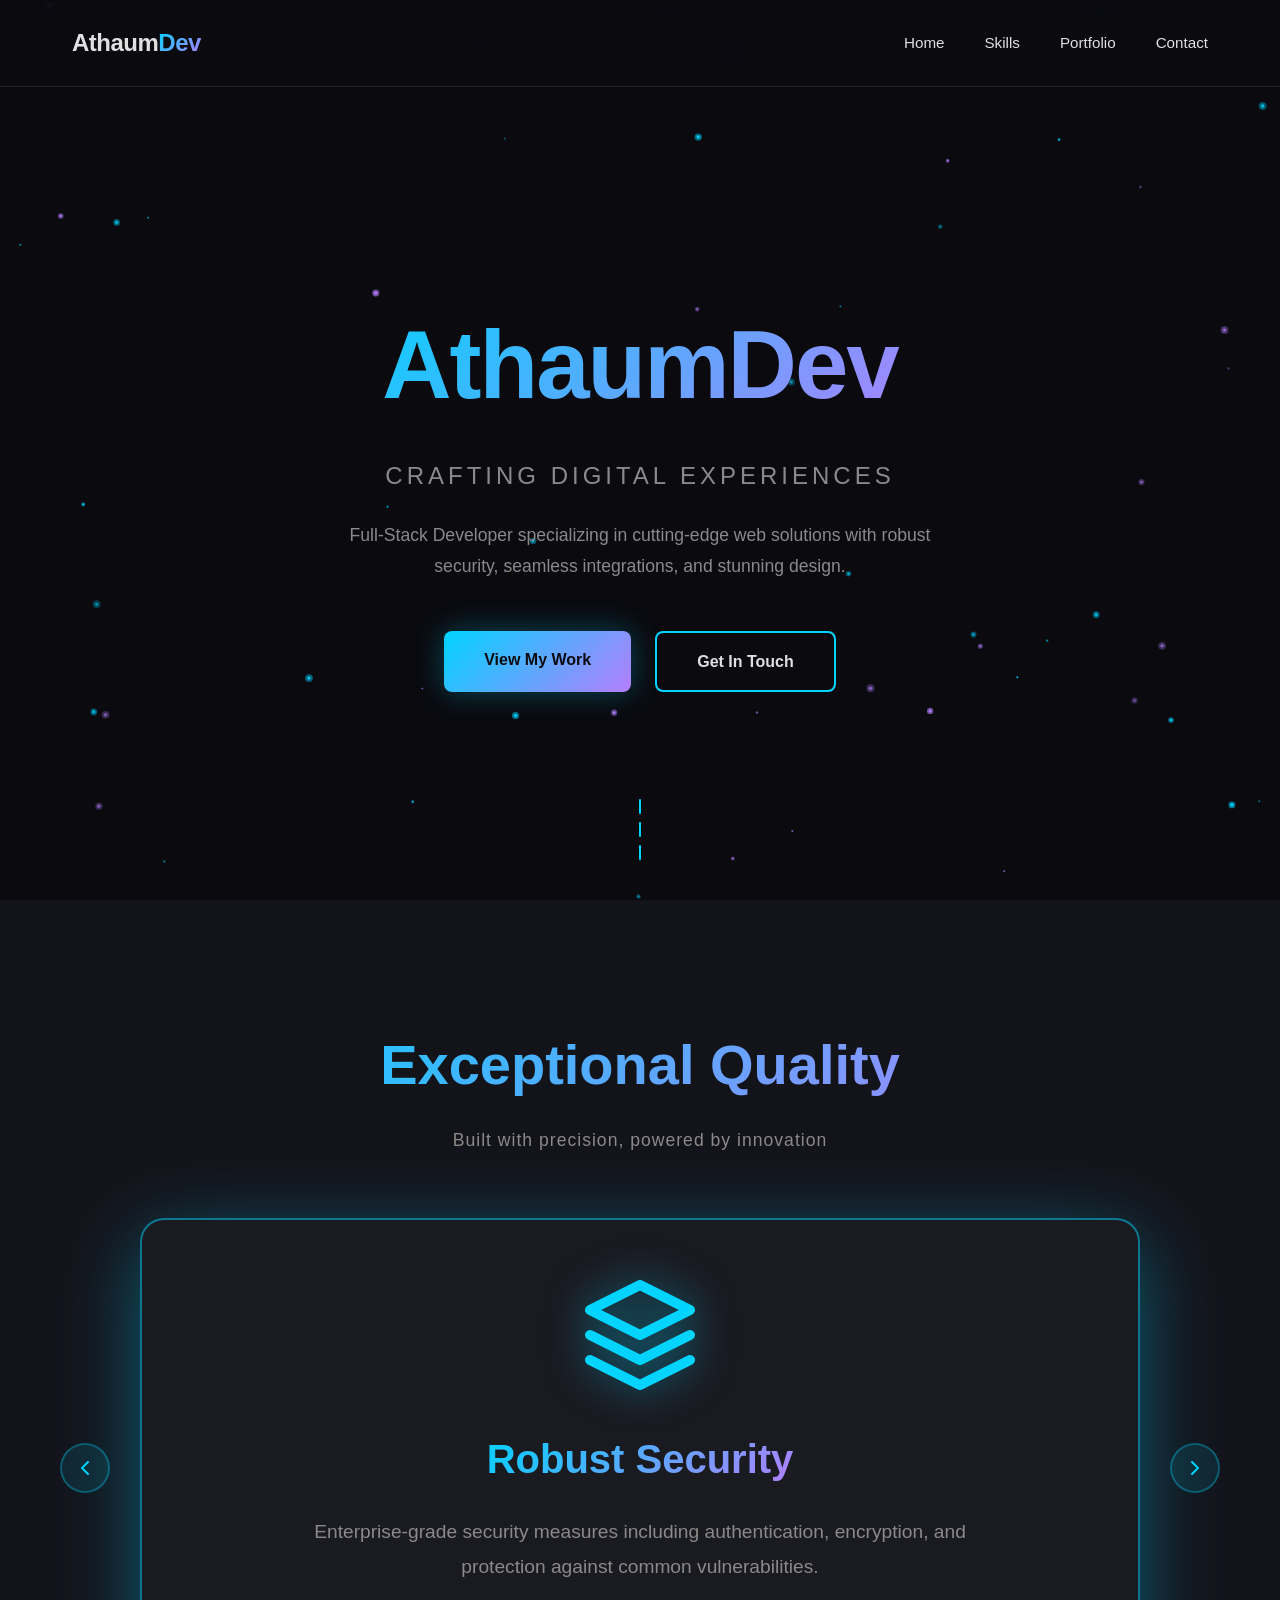
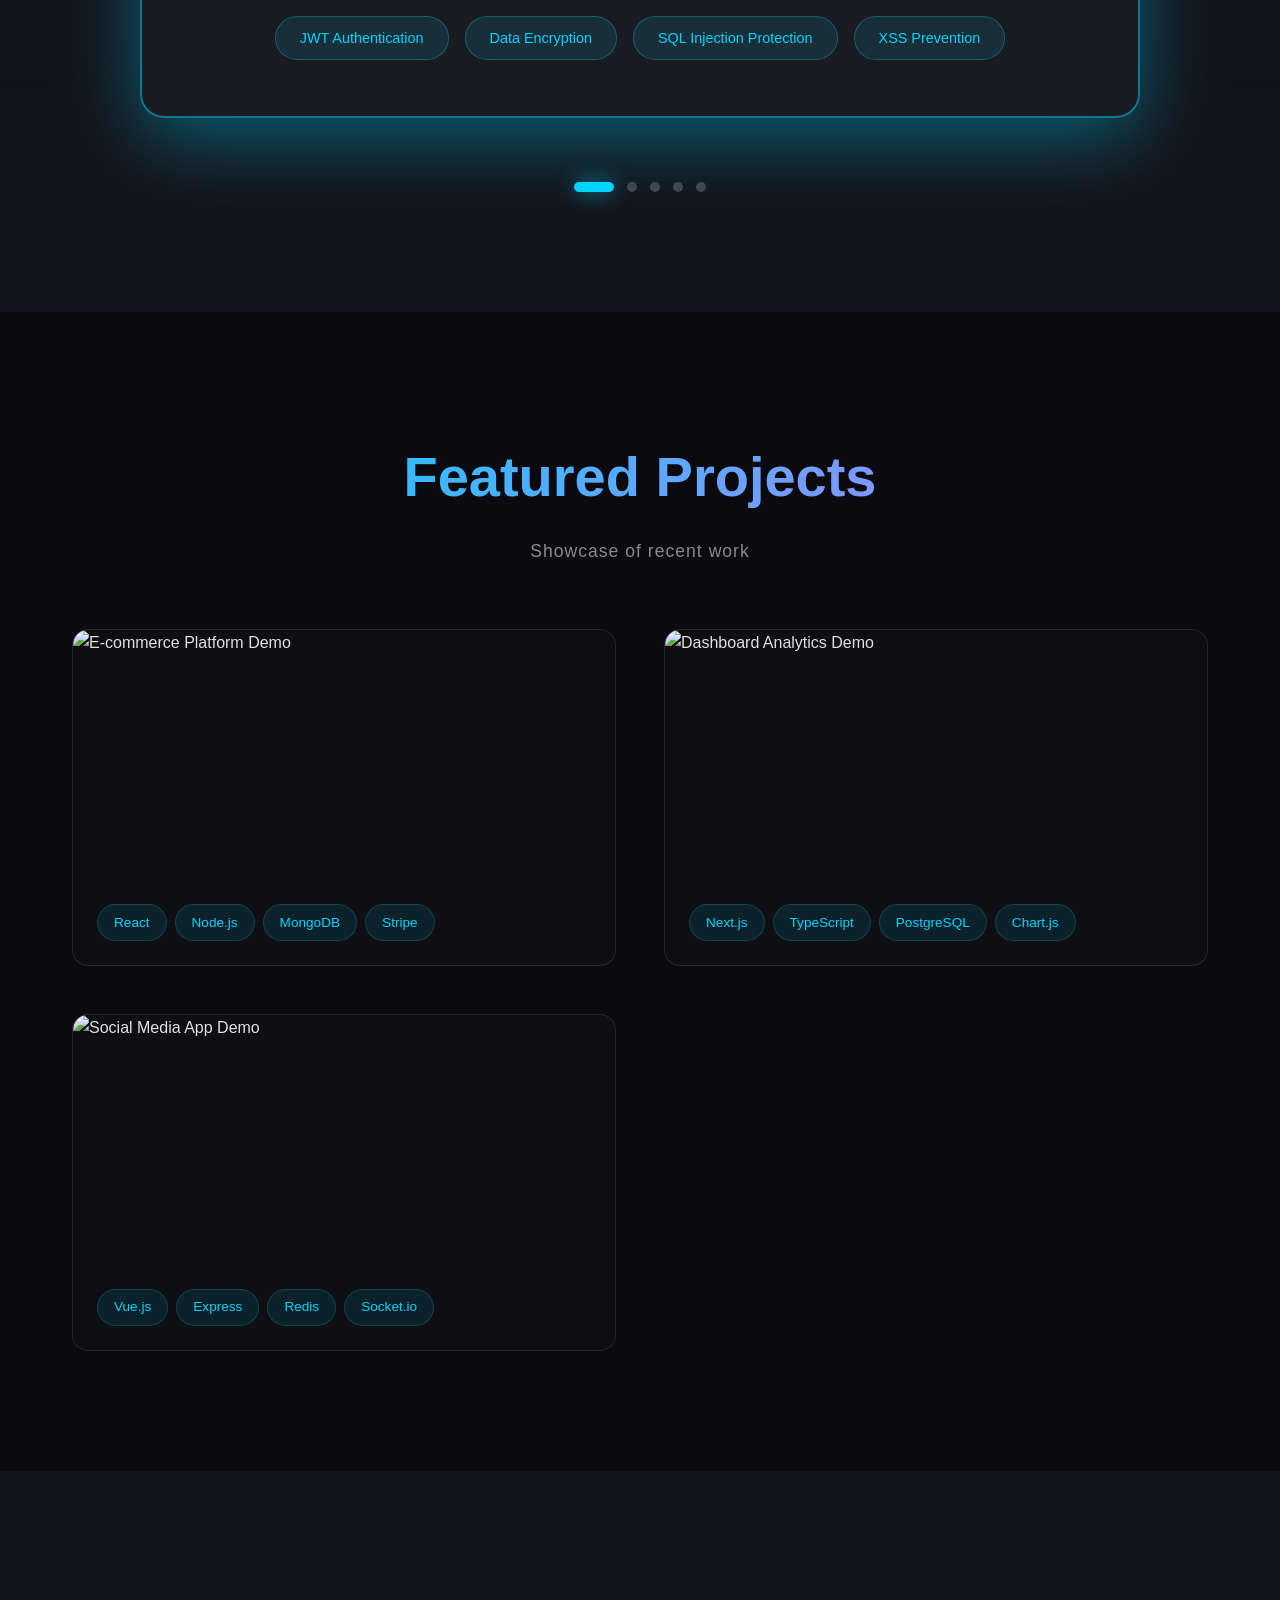
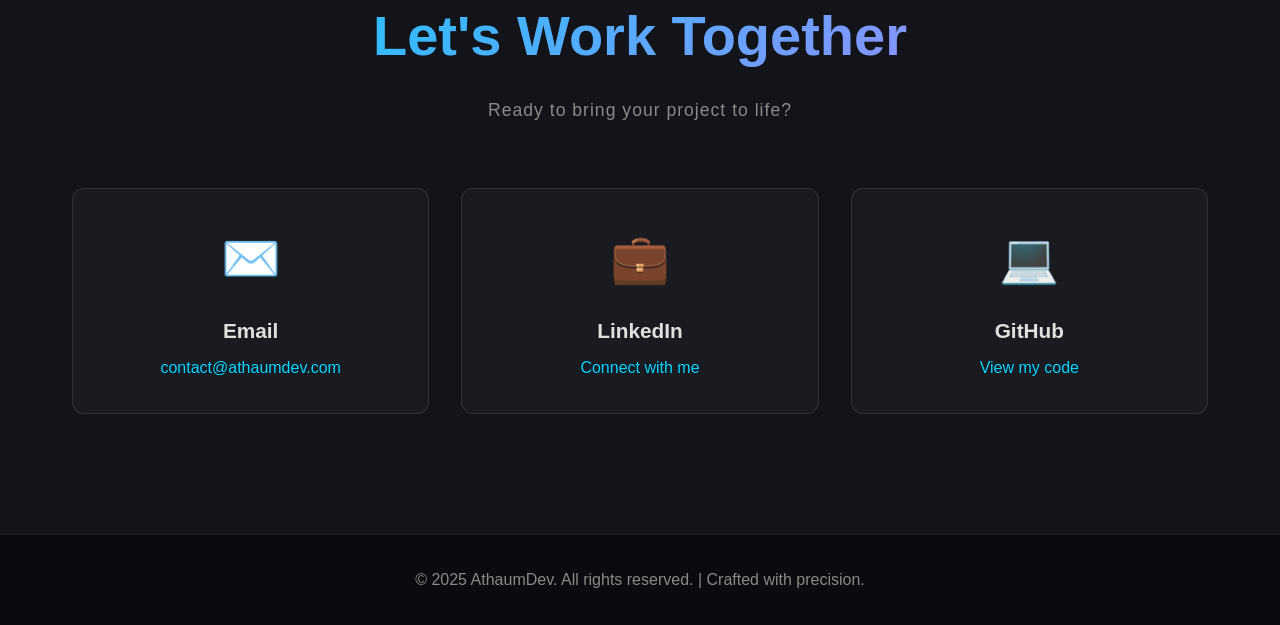
==== commit a399f0c4: "favicon" ====
--- a/index.html
+++ b/index.html
@@ -5,6 +5,7 @@
     <meta name="viewport" content="width=device-width, initial-scale=1.0">
     <meta name="description" content="AthaumDev - Professional Web Development Portfolio showcasing cutting-edge design and development skills">
     <title>AthaumDev - Professional Web Development</title>
+    <link rel="icon" type="image/svg+xml" href="images/favicon.svg">
     <link rel="stylesheet" href="css/styles.css">
 </head>
 <body>
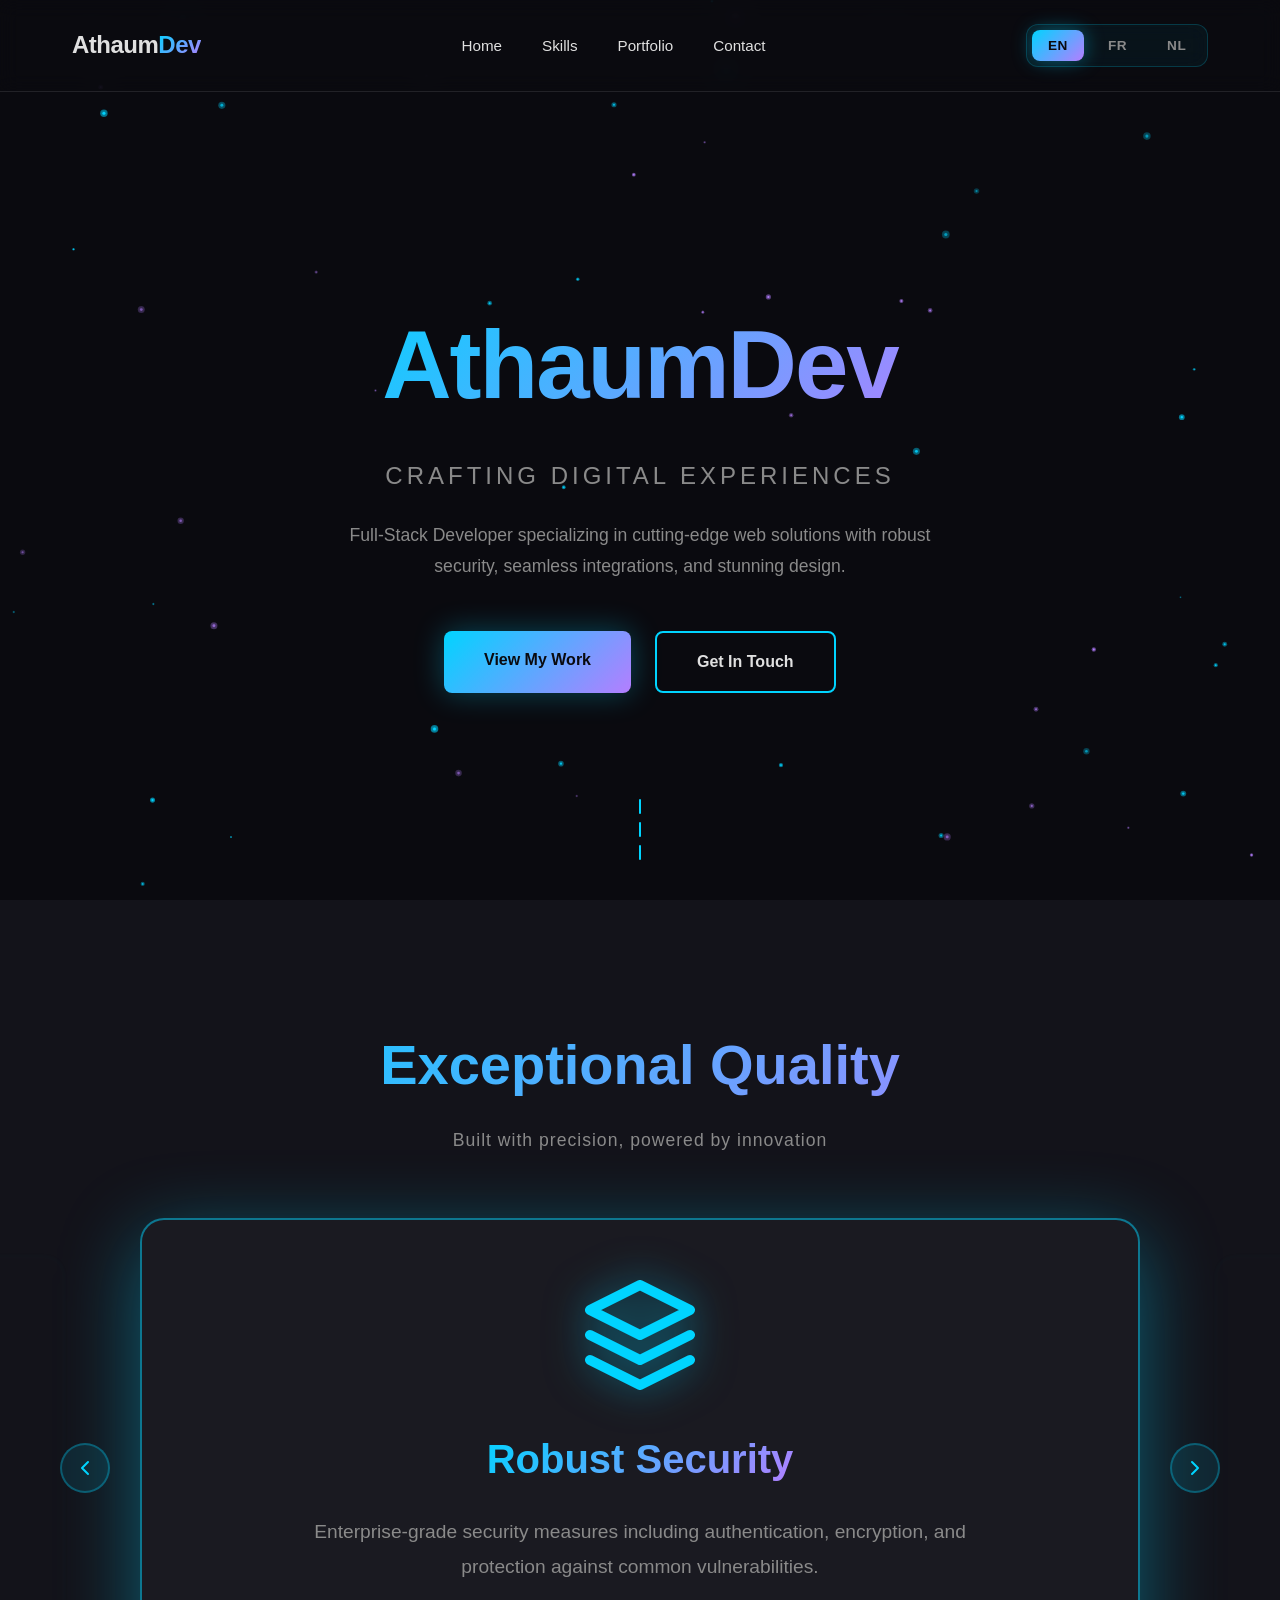
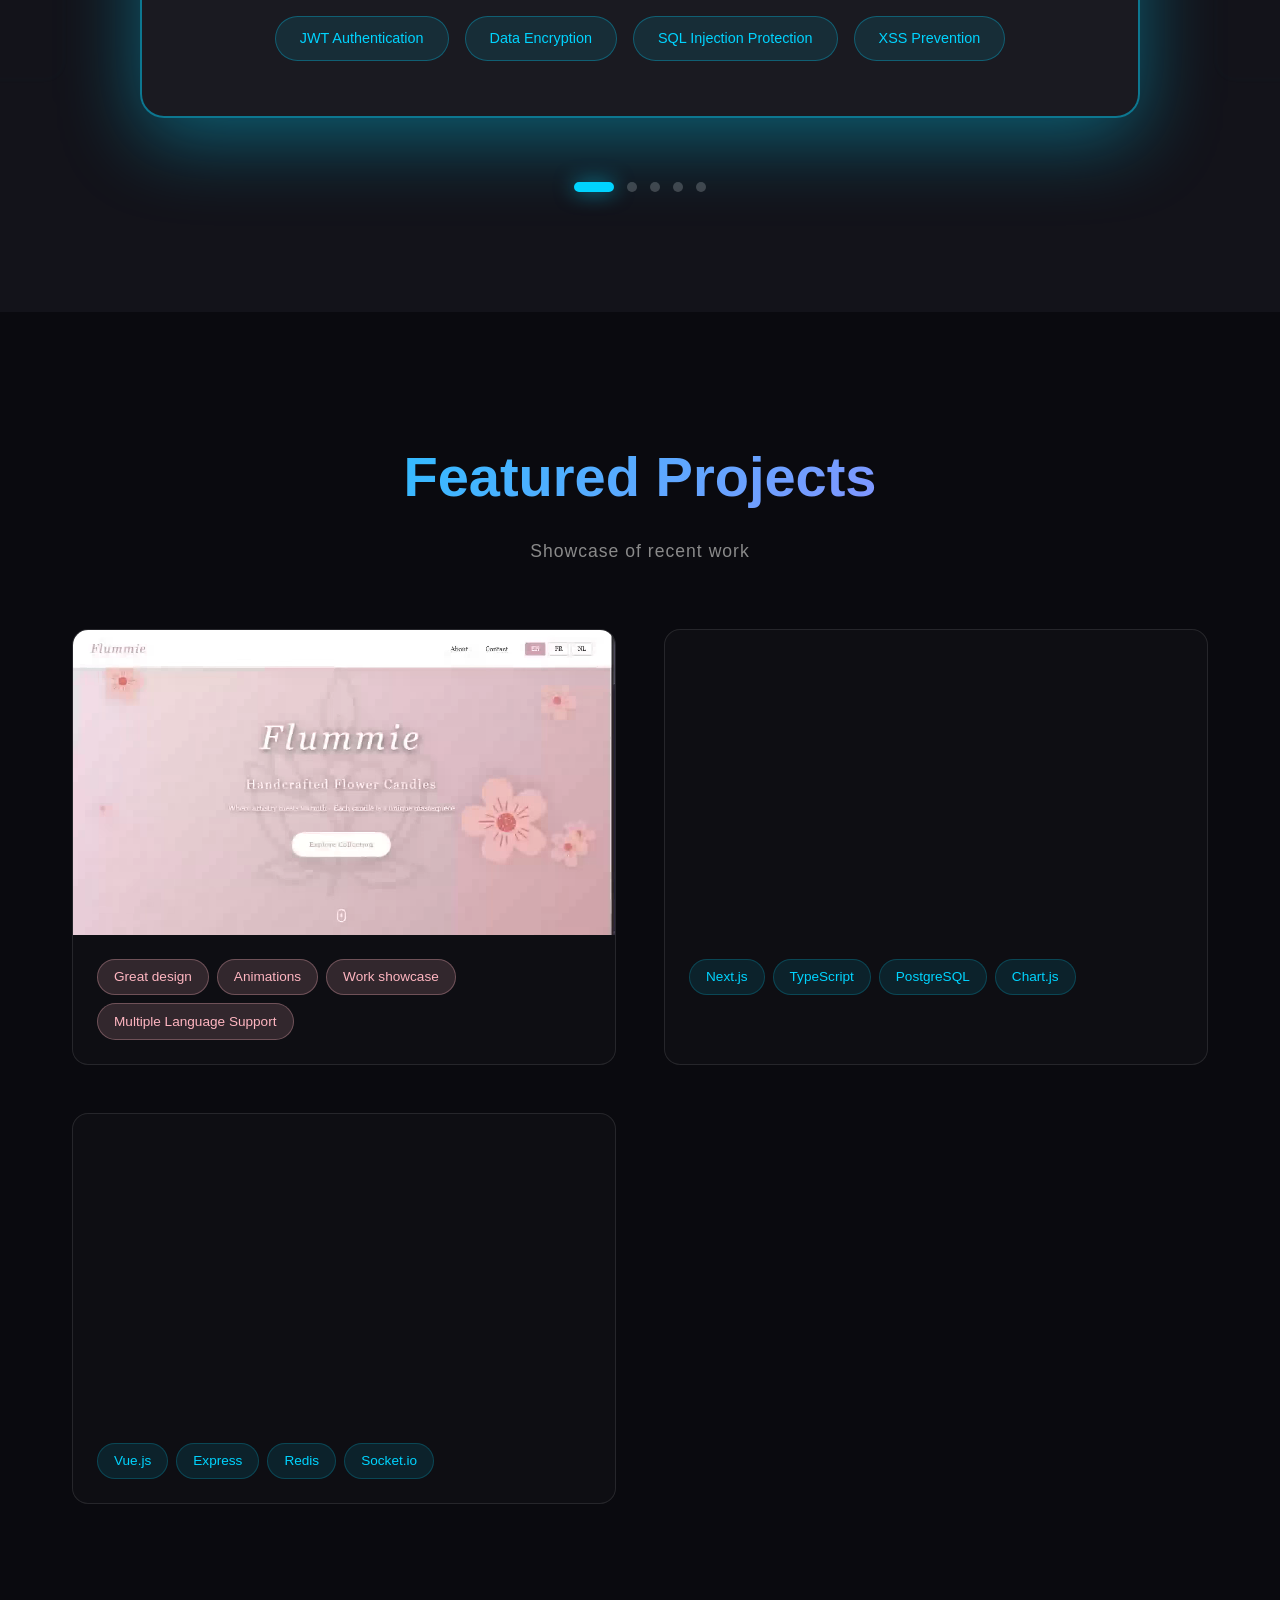
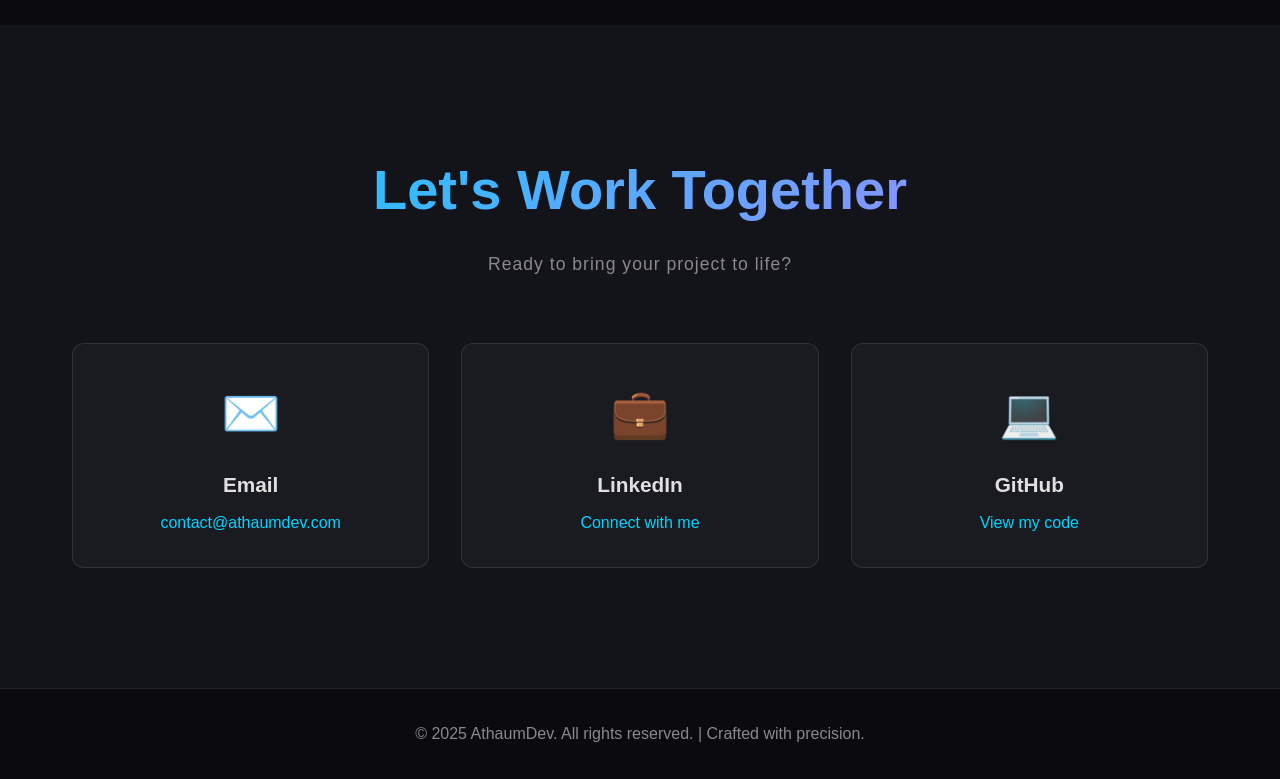
==== commit ca2c6567: "added internationalization, added first demo website" ====
--- a/index.html
+++ b/index.html
@@ -17,11 +17,16 @@
         <div class="nav-container">
             <a href="#home" class="logo">Athaum<span>Dev</span></a>
             <ul class="nav-menu">
-                <li><a href="#home">Home</a></li>
-                <li><a href="#skills">Skills</a></li>
-                <li><a href="#portfolio">Portfolio</a></li>
-                <li><a href="#contact">Contact</a></li>
+                <li><a href="#home" data-i18n="nav.home">Home</a></li>
+                <li><a href="#skills" data-i18n="nav.skills">Skills</a></li>
+                <li><a href="#portfolio" data-i18n="nav.portfolio">Portfolio</a></li>
+                <li><a href="#contact" data-i18n="nav.contact">Contact</a></li>
             </ul>
+            <div class="language-switcher">
+                <button class="lang-btn active" data-lang="en">EN</button>
+                <button class="lang-btn" data-lang="fr">FR</button>
+                <button class="lang-btn" data-lang="nl">NL</button>
+            </div>
         </div>
     </nav>
 
@@ -30,12 +35,12 @@
         <canvas id="network-canvas"></canvas>
         <div class="hero-content">
             <div class="hero-text">
-                <h1 class="glitch" data-text="AthaumDev">AthaumDev</h1>
-                <p class="subtitle">Crafting Digital Experiences</p>
-                <p class="description">Full-Stack Developer specializing in cutting-edge web solutions with robust security, seamless integrations, and stunning design.</p>
+                <h1 class="glitch" data-text="AthaumDev" data-i18n="hero.title">AthaumDev</h1>
+                <p class="subtitle" data-i18n="hero.subtitle">Crafting Digital Experiences</p>
+                <p class="description" data-i18n="hero.description">Full-Stack Developer specializing in cutting-edge web solutions with robust security, seamless integrations, and stunning design.</p>
                 <div class="hero-cta">
-                    <a href="#portfolio" class="btn-primary">View My Work</a>
-                    <a href="#contact" class="btn-secondary">Get In Touch</a>
+                    <a href="#portfolio" class="btn-primary" data-i18n="hero.viewWork">View My Work</a>
+                    <a href="#contact" class="btn-secondary" data-i18n="hero.getInTouch">Get In Touch</a>
                 </div>
             </div>
         </div>
@@ -49,8 +54,8 @@
     <!-- Skills Section -->
     <section id="skills" class="skills">
         <div class="skills-slideshow">
-            <h2 class="section-title">Exceptional Quality</h2>
-            <p class="section-subtitle">Built with precision, powered by innovation</p>
+            <h2 class="section-title" data-i18n="skills.title">Exceptional Quality</h2>
+            <p class="section-subtitle" data-i18n="skills.subtitle">Built with precision, powered by innovation</p>
 
             <div class="slideshow-container">
                 <!-- Previous Arrow -->
@@ -76,13 +81,13 @@
                                 <path d="M2 12L12 17L22 12" stroke="currentColor" stroke-width="2" stroke-linecap="round" stroke-linejoin="round"/>
                             </svg>
                         </div>
-                        <h3>Robust Security</h3>
-                        <p>Enterprise-grade security measures including authentication, encryption, and protection against common vulnerabilities.</p>
-                        <div class="slide-features">
-                            <span>JWT Authentication</span>
-                            <span>Data Encryption</span>
-                            <span>SQL Injection Protection</span>
-                            <span>XSS Prevention</span>
+                        <h3 data-i18n="skills.security.title">Robust Security</h3>
+                        <p data-i18n="skills.security.description">Enterprise-grade security measures including authentication, encryption, and protection against common vulnerabilities.</p>
+                        <div class="slide-features">
+                            <span data-i18n="skills.security.features.0">JWT Authentication</span>
+                            <span data-i18n="skills.security.features.1">Data Encryption</span>
+                            <span data-i18n="skills.security.features.2">SQL Injection Protection</span>
+                            <span data-i18n="skills.security.features.3">XSS Prevention</span>
                         </div>
                     </div>
                 </div>
@@ -96,13 +101,13 @@
                                 <path d="M9 21V9" stroke="currentColor" stroke-width="2"/>
                             </svg>
                         </div>
-                        <h3>Database Excellence</h3>
-                        <p>Optimized database architecture with MongoDB, PostgreSQL, and Redis for lightning-fast data operations.</p>
-                        <div class="slide-features">
-                            <span>MongoDB</span>
-                            <span>PostgreSQL</span>
-                            <span>Redis Cache</span>
-                            <span>Query Optimization</span>
+                        <h3 data-i18n="skills.database.title">Database Excellence</h3>
+                        <p data-i18n="skills.database.description">Optimized database architecture with MongoDB, PostgreSQL, and Redis for lightning-fast data operations.</p>
+                        <div class="slide-features">
+                            <span data-i18n="skills.database.features.0">MongoDB</span>
+                            <span data-i18n="skills.database.features.1">PostgreSQL</span>
+                            <span data-i18n="skills.database.features.2">Redis Cache</span>
+                            <span data-i18n="skills.database.features.3">Query Optimization</span>
                         </div>
                     </div>
                 </div>
@@ -122,13 +127,13 @@
                                 <path d="M17.66 6.34L19.78 4.22" stroke="currentColor" stroke-width="2" stroke-linecap="round"/>
                             </svg>
                         </div>
-                        <h3>Deep Logic</h3>
-                        <p>Complex algorithms and business logic implementation with clean, maintainable, and scalable code architecture.</p>
-                        <div class="slide-features">
-                            <span>Clean Architecture</span>
-                            <span>Design Patterns</span>
-                            <span>Algorithm Optimization</span>
-                            <span>Scalable Code</span>
+                        <h3 data-i18n="skills.logic.title">Deep Logic</h3>
+                        <p data-i18n="skills.logic.description">Complex algorithms and business logic implementation with clean, maintainable, and scalable code architecture.</p>
+                        <div class="slide-features">
+                            <span data-i18n="skills.logic.features.0">Clean Architecture</span>
+                            <span data-i18n="skills.logic.features.1">Design Patterns</span>
+                            <span data-i18n="skills.logic.features.2">Algorithm Optimization</span>
+                            <span data-i18n="skills.logic.features.3">Scalable Code</span>
                         </div>
                     </div>
                 </div>
@@ -141,13 +146,13 @@
                                 <path d="M22 3H16C14.9391 3 13.9217 3.42143 13.1716 4.17157C12.4214 4.92172 12 5.93913 12 7V21C12 20.2044 12.3161 19.4413 12.8787 18.8787C13.4413 18.3161 14.2044 18 15 18H22V3Z" stroke="currentColor" stroke-width="2" stroke-linecap="round" stroke-linejoin="round"/>
                             </svg>
                         </div>
-                        <h3>Stunning Design</h3>
-                        <p>Pixel-perfect interfaces with modern UI/UX principles, responsive layouts, and smooth animations.</p>
-                        <div class="slide-features">
-                            <span>Responsive Design</span>
-                            <span>Modern UI/UX</span>
-                            <span>Animations</span>
-                            <span>Accessibility</span>
+                        <h3 data-i18n="skills.design.title">Stunning Design</h3>
+                        <p data-i18n="skills.design.description">Pixel-perfect interfaces with modern UI/UX principles, responsive layouts, and smooth animations.</p>
+                        <div class="slide-features">
+                            <span data-i18n="skills.design.features.0">Responsive Design</span>
+                            <span data-i18n="skills.design.features.1">Modern UI/UX</span>
+                            <span data-i18n="skills.design.features.2">Animations</span>
+                            <span data-i18n="skills.design.features.3">Accessibility</span>
                         </div>
                     </div>
                 </div>
@@ -161,13 +166,13 @@
                                 <path d="M12 22.08V12" stroke="currentColor" stroke-width="2" stroke-linecap="round" stroke-linejoin="round"/>
                             </svg>
                         </div>
-                        <h3>Third-Party Integrations</h3>
-                        <p>Seamless integration with APIs, payment gateways, analytics, authentication providers, and cloud services.</p>
-                        <div class="slide-features">
-                            <span>REST APIs</span>
-                            <span>Payment Gateways</span>
-                            <span>OAuth 2.0</span>
-                            <span>Cloud Services</span>
+                        <h3 data-i18n="skills.integrations.title">Third-Party Integrations</h3>
+                        <p data-i18n="skills.integrations.description">Seamless integration with APIs, payment gateways, analytics, authentication providers, and cloud services.</p>
+                        <div class="slide-features">
+                            <span data-i18n="skills.integrations.features.0">REST APIs</span>
+                            <span data-i18n="skills.integrations.features.1">Payment Gateways</span>
+                            <span data-i18n="skills.integrations.features.2">OAuth 2.0</span>
+                            <span data-i18n="skills.integrations.features.3">Cloud Services</span>
                         </div>
                     </div>
                 </div>
@@ -187,67 +192,76 @@
     <!-- Portfolio Section -->
     <section id="portfolio" class="portfolio">
         <div class="container">
-            <h2 class="section-title">Featured Projects</h2>
-            <p class="section-subtitle">Showcase of recent work</p>
+            <h2 class="section-title" data-i18n="portfolio.title">Featured Projects</h2>
+            <p class="section-subtitle" data-i18n="portfolio.subtitle">Showcase of recent work</p>
 
             <div class="portfolio-grid">
                 <!-- Project 1 -->
                 <div class="project-card" data-aos="zoom-in">
                     <div class="project-preview">
-                        <img src="images/project1.gif" alt="E-commerce Platform Demo" loading="lazy">
+                        <video autoplay loop muted playsinline loading="lazy">
+                            <source src="images/flummie-demo.webm" type="video/webm">
+                            Your browser does not support the video tag.
+                        </video>
                         <div class="project-overlay">
-                            <h3>E-commerce Platform</h3>
-                            <p>Full-stack shopping solution with payment integration</p>
-                            <a href="https://example.com/project1" target="_blank" rel="noopener noreferrer" class="project-link">
+                            <h3 data-i18n="portfolio.project1.title">Candle Flower Handcraft Demo</h3>
+                            <p data-i18n="portfolio.project1.description">Showcase website to show the handcrafts and ways to contact and command</p>
+                            <a href="https://flummie.athaumart.com" target="_blank" rel="noopener noreferrer" class="project-link" data-i18n="portfolio.project1.link">
                                 View Project →
                             </a>
                         </div>
                     </div>
                     <div class="project-tags">
-                        <span>React</span>
-                        <span>Node.js</span>
-                        <span>MongoDB</span>
-                        <span>Stripe</span>
+                        <span data-i18n="portfolio.project1.tags.0">Great design</span>
+                        <span data-i18n="portfolio.project1.tags.1">Animations</span>
+                        <span data-i18n="portfolio.project1.tags.2">Work showcase</span>
+                        <span data-i18n="portfolio.project1.tags.3">Multiple Language Support</span>
                     </div>
                 </div>
 
                 <!-- Project 2 -->
                 <div class="project-card" data-aos="zoom-in" data-delay="100">
                     <div class="project-preview">
-                        <img src="images/project2.gif" alt="Dashboard Analytics Demo" loading="lazy">
+                        <video autoplay loop muted playsinline loading="lazy">
+                            <source src="images/project2.gif" type="video/webm">
+                            Your browser does not support the video tag.
+                        </video>
                         <div class="project-overlay">
-                            <h3>Analytics Dashboard</h3>
-                            <p>Real-time data visualization and reporting</p>
-                            <a href="https://example.com/project2" target="_blank" rel="noopener noreferrer" class="project-link">
+                            <h3 data-i18n="portfolio.project2.title">Analytics Dashboard</h3>
+                            <p data-i18n="portfolio.project2.description">Real-time data visualization and reporting</p>
+                            <a href="https://example.com/project2" target="_blank" rel="noopener noreferrer" class="project-link" data-i18n="portfolio.project2.link">
                                 View Project →
                             </a>
                         </div>
                     </div>
                     <div class="project-tags">
-                        <span>Next.js</span>
-                        <span>TypeScript</span>
-                        <span>PostgreSQL</span>
-                        <span>Chart.js</span>
+                        <span data-i18n="portfolio.project2.tags.0">Next.js</span>
+                        <span data-i18n="portfolio.project2.tags.1">TypeScript</span>
+                        <span data-i18n="portfolio.project2.tags.2">PostgreSQL</span>
+                        <span data-i18n="portfolio.project2.tags.3">Chart.js</span>
                     </div>
                 </div>
 
                 <!-- Project 3 -->
                 <div class="project-card" data-aos="zoom-in" data-delay="200">
                     <div class="project-preview">
-                        <img src="images/project3.gif" alt="Social Media App Demo" loading="lazy">
+                        <video autoplay loop muted playsinline loading="lazy">
+                            <source src="images/project3.gif" type="video/webm">
+                            Your browser does not support the video tag.
+                        </video>
                         <div class="project-overlay">
-                            <h3>Social Media Platform</h3>
-                            <p>Community-driven content sharing application</p>
-                            <a href="https://example.com/project3" target="_blank" rel="noopener noreferrer" class="project-link">
+                            <h3 data-i18n="portfolio.project3.title">Social Media Platform</h3>
+                            <p data-i18n="portfolio.project3.description">Community-driven content sharing application</p>
+                            <a href="https://example.com/project3" target="_blank" rel="noopener noreferrer" class="project-link" data-i18n="portfolio.project3.link">
                                 View Project →
                             </a>
                         </div>
                     </div>
                     <div class="project-tags">
-                        <span>Vue.js</span>
-                        <span>Express</span>
-                        <span>Redis</span>
-                        <span>Socket.io</span>
+                        <span data-i18n="portfolio.project3.tags.0">Vue.js</span>
+                        <span data-i18n="portfolio.project3.tags.1">Express</span>
+                        <span data-i18n="portfolio.project3.tags.2">Redis</span>
+                        <span data-i18n="portfolio.project3.tags.3">Socket.io</span>
                     </div>
                 </div>
 
@@ -259,25 +273,25 @@
     <!-- Contact Section -->
     <section id="contact" class="contact">
         <div class="container">
-            <h2 class="section-title">Let's Work Together</h2>
-            <p class="section-subtitle">Ready to bring your project to life?</p>
+            <h2 class="section-title" data-i18n="contact.title">Let's Work Together</h2>
+            <p class="section-subtitle" data-i18n="contact.subtitle">Ready to bring your project to life?</p>
 
             <div class="contact-content">
                 <div class="contact-info">
                     <div class="contact-item">
                         <div class="contact-icon">✉️</div>
-                        <h3>Email</h3>
-                        <a href="mailto:contact@athaumdev.com">contact@athaumdev.com</a>
+                        <h3 data-i18n="contact.email.title">Email</h3>
+                        <a href="mailto:contact@athaumdev.com" data-i18n="contact.email.link">contact@athaumdev.com</a>
                     </div>
                     <div class="contact-item">
                         <div class="contact-icon">💼</div>
-                        <h3>LinkedIn</h3>
-                        <a href="https://linkedin.com" target="_blank" rel="noopener noreferrer">Connect with me</a>
+                        <h3 data-i18n="contact.linkedin.title">LinkedIn</h3>
+                        <a href="https://linkedin.com" target="_blank" rel="noopener noreferrer" data-i18n="contact.linkedin.link">Connect with me</a>
                     </div>
                     <div class="contact-item">
                         <div class="contact-icon">💻</div>
-                        <h3>GitHub</h3>
-                        <a href="https://github.com" target="_blank" rel="noopener noreferrer">View my code</a>
+                        <h3 data-i18n="contact.github.title">GitHub</h3>
+                        <a href="https://github.com" target="_blank" rel="noopener noreferrer" data-i18n="contact.github.link">View my code</a>
                     </div>
                 </div>
             </div>
@@ -287,10 +301,11 @@
     <!-- Footer -->
     <footer class="footer">
         <div class="container">
-            <p>&copy; 2025 AthaumDev. All rights reserved. | Crafted with precision.</p>
+            <p data-i18n="footer.copyright">&copy; 2025 AthaumDev. All rights reserved. | Crafted with precision.</p>
         </div>
     </footer>
 
+    <script src="js/i18n.js"></script>
     <script src="js/script.js"></script>
 </body>
 </html>
--- a/css/styles.css
+++ b/css/styles.css
@@ -33,6 +33,8 @@
     overflow-x: hidden;
     position: relative;
     transition: background-color 0.6s ease;
+    -webkit-font-smoothing: antialiased;
+    -moz-osx-font-smoothing: grayscale;
 }
 
 .container {
@@ -117,6 +119,67 @@
     color: var(--primary);
 }
 
+/* Language Switcher - Futuristic Design */
+.language-switcher {
+    display: flex;
+    gap: 0.5rem;
+    align-items: center;
+    background: rgba(0, 212, 255, 0.05);
+    padding: 0.3rem;
+    border-radius: 12px;
+    border: 1px solid rgba(0, 212, 255, 0.2);
+    backdrop-filter: blur(10px);
+}
+
+.lang-btn {
+    padding: 0.5rem 1rem;
+    font-size: 0.85rem;
+    font-weight: 600;
+    color: var(--text-dark);
+    background: transparent;
+    border: none;
+    border-radius: 8px;
+    cursor: pointer;
+    transition: var(--transition);
+    position: relative;
+    overflow: hidden;
+    font-family: 'Inter', sans-serif;
+    letter-spacing: 0.5px;
+}
+
+.lang-btn::before {
+    content: '';
+    position: absolute;
+    top: 0;
+    left: 0;
+    right: 0;
+    bottom: 0;
+    background: var(--gradient-primary);
+    opacity: 0;
+    transition: opacity 0.3s ease;
+    z-index: -1;
+}
+
+.lang-btn:hover::before {
+    opacity: 0.15;
+}
+
+.lang-btn:hover {
+    color: var(--primary);
+    transform: translateY(-2px);
+}
+
+.lang-btn.active {
+    color: var(--bg-dark);
+    background: var(--gradient-primary);
+    box-shadow: 0 0 20px rgba(0, 212, 255, 0.4);
+    transform: translateY(0);
+}
+
+.lang-btn.active::before {
+    opacity: 0;
+}
+
 /* Hero Section */
 .hero {
     min-height: 100vh;
@@ -126,6 +189,7 @@
     position: relative;
     overflow: hidden;
     padding-top: 80px;
+    will-change: transform, opacity;
 }
 
 #network-canvas {
@@ -135,6 +199,7 @@
     width: 100%;
     height: 100%;
     z-index: 0;
+    will-change: transform;
 }
 
 .hero-content {
@@ -213,6 +278,7 @@
     overflow: hidden;
     border: none;
     cursor: pointer;
+    will-change: transform;
 }
 
 .btn-primary {
@@ -222,7 +288,7 @@
 }
 
 .btn-primary:hover {
-    transform: translateY(-3px);
+    transform: translate3d(0, -3px, 0);
     box-shadow: 0 0 40px rgba(0, 212, 255, 0.5);
 }
 
@@ -235,7 +301,7 @@
 .btn-secondary:hover {
     background: var(--primary);
     color: var(--bg-dark);
-    transform: translateY(-3px);
+    transform: translate3d(0, -3px, 0);
 }
 
 /* Scroll Indicator */
@@ -366,16 +432,17 @@
     width: 100%;
     height: 100%;
     opacity: 0;
-    transform: translateX(0) scale(0.85);
+    transform: translate3d(0, 0, 0) scale(0.85);
     transition: all 1s cubic-bezier(0.65, 0, 0.35, 1);
     pointer-events: none;
     filter: brightness(0.4) blur(2px);
+    will-change: transform, opacity, filter;
 }
 
 .slide.active {
     left: 0;
     opacity: 1;
-    transform: translateX(0) scale(1);
+    transform: translate3d(0, 0, 0) scale(1);
     pointer-events: auto;
     z-index: 2;
     filter: brightness(1) blur(0);
@@ -384,7 +451,7 @@
 .slide.prev {
     left: -100%;
     opacity: 0.4;
-    transform: translateX(0) scale(0.85);
+    transform: translate3d(0, 0, 0) scale(0.85);
     z-index: 1;
     filter: brightness(0.4) blur(2px);
 }
@@ -392,7 +459,7 @@
 .slide.next {
     left: 100%;
     opacity: 0.4;
-    transform: translateX(0) scale(0.85);
+    transform: translate3d(0, 0, 0) scale(0.85);
     z-index: 1;
     filter: brightness(0.4) blur(2px);
 }
@@ -562,10 +629,11 @@
     border: 1px solid rgba(255, 255, 255, 0.1);
     transition: var(--transition);
     cursor: pointer;
+    will-change: transform;
 }
 
 .project-card:hover {
-    transform: translateY(-10px);
+    transform: translate3d(0, -10px, 0);
     border-color: var(--secondary);
     box-shadow: 0 20px 60px rgba(180, 126, 255, 0.2);
 }
@@ -573,18 +641,24 @@
 .project-preview {
     position: relative;
     width: 100%;
-    height: 250px;
+    height: 0;
+    padding-bottom: 56.25%; /* 16:9 aspect ratio (720/1280 = 0.5625) */
     overflow: hidden;
 }
 
-.project-preview img {
+.project-preview img,
+.project-preview video {
+    position: absolute;
+    top: 0;
+    left: 0;
     width: 100%;
     height: 100%;
     object-fit: cover;
     transition: var(--transition);
 }
 
-.project-card:hover .project-preview img {
+.project-card:hover .project-preview img,
+.project-card:hover .project-preview video {
     transform: scale(1.1);
 }
 
@@ -644,6 +718,13 @@
     border: 1px solid rgba(0, 212, 255, 0.2);
 }
 
+/* Custom colors for first project (Flummie) */
+.project-card:first-child .project-tags span {
+    background: rgba(255, 182, 193, 0.15);
+    color: #ffb6c1;
+    border-color: rgba(255, 182, 193, 0.3);
+}
+
 /* Contact Section */
 .contact {
     padding: 120px 0;
@@ -707,13 +788,14 @@
 /* Animations */
 [data-aos] {
     opacity: 0;
-    transform: translateY(30px);
+    transform: translate3d(0, 30px, 0);
     transition: opacity 0.8s ease, transform 0.8s ease;
+    will-change: transform, opacity;
 }
 
 [data-aos].aos-animate {
     opacity: 1;
-    transform: translateY(0);
+    transform: translate3d(0, 0, 0);
 }
 
 /* Responsive */
@@ -722,8 +804,26 @@
         display: none;
     }
 
+    /* Language switcher mobile optimization */
+    .language-switcher {
+        gap: 0.3rem;
+        padding: 0.2rem;
+    }
+
+    .lang-btn {
+        padding: 0.4rem 0.7rem;
+        font-size: 0.75rem;
+    }
+
+    /* Disable parallax on mobile for better performance */
     .hero {
         padding: 120px 1rem;
+        will-change: auto;
+    }
+
+    /* Reduce animations on mobile */
+    .glitch {
+        animation: none;
     }
 
     .hero-cta {
@@ -736,13 +836,120 @@
         max-width: 300px;
     }
 
-    .skills-grid,
+    /* Skills Section Mobile - Horizontal Scroll */
+    .skills {
+        padding: 60px 0;
+    }
+
+    .skills-slideshow {
+        padding: 0 0;
+    }
+
+    .section-title,
+    .section-subtitle {
+        padding: 0 1rem;
+    }
+
+    .slideshow-container {
+        height: auto;
+        min-height: 450px;
+        margin: 2rem 0;
+        display: flex;
+        overflow-x: auto;
+        overflow-y: hidden;
+        scroll-snap-type: x mandatory;
+        -webkit-overflow-scrolling: touch;
+        scrollbar-width: none; /* Firefox */
+        position: relative;
+        padding: 0 1rem;
+        gap: 1rem;
+    }
+
+    /* Hide scrollbar for Chrome, Safari and Opera */
+    .slideshow-container::-webkit-scrollbar {
+        display: none;
+    }
+
+    .slide {
+        position: relative;
+        left: 0;
+        flex: 0 0 100%;
+        min-width: 100%;
+        opacity: 1;
+        transform: translate3d(0, 0, 0) scale(1);
+        filter: brightness(1) blur(0);
+        pointer-events: auto;
+        scroll-snap-align: center;
+        transition: all 0.6s ease;
+        will-change: transform, opacity;
+    }
+
+    .slide.active,
+    .slide.prev,
+    .slide.next {
+        left: 0;
+        opacity: 1;
+        transform: translate3d(0, 0, 0) scale(1);
+        filter: brightness(1) blur(0);
+        pointer-events: auto;
+    }
+
+    /* Animate icons on mobile */
+    .slide .skill-icon-large {
+        animation: float 3s ease-in-out infinite;
+    }
+
+    .slide-content {
+        padding: 2rem 1.5rem;
+    }
+
+    .skill-icon-large {
+        width: 80px;
+        height: 80px;
+        margin-bottom: 1.5rem;
+    }
+
+    .slide-content h3 {
+        font-size: 1.8rem;
+        margin-bottom: 1rem;
+    }
+
+    .slide-content p {
+        font-size: 1rem;
+        margin-bottom: 1.5rem;
+    }
+
+    .slide-features {
+        gap: 0.5rem;
+    }
+
+    .slide-features span {
+        padding: 0.4rem 1rem;
+        font-size: 0.8rem;
+    }
+
+    /* Hide arrows on mobile, use dots only */
+    .slide-arrow {
+        display: none;
+    }
+
+    /* Update dots based on scroll position */
+    .slideshow-nav {
+        margin-top: 1rem;
+    }
+
+    /* Portfolio Grid */
     .portfolio-grid {
         grid-template-columns: 1fr;
     }
 
     .section-title {
         font-size: 2.5rem;
+    }
+
+    .section-subtitle {
+        font-size: 1rem;
+        margin-bottom: 2rem;
     }
 }
 
@@ -751,8 +958,67 @@
         padding: 0 1rem;
     }
 
-    .skill-card,
+    /* Hero Section */
+    .hero {
+        padding: 100px 1rem;
+    }
+
+    .glitch {
+        font-size: 2.5rem;
+    }
+
+    .subtitle {
+        font-size: 1rem;
+        letter-spacing: 2px;
+    }
+
+    .description {
+        font-size: 0.95rem;
+    }
+
+    /* Skills Slideshow */
+    .slideshow-container {
+        min-height: 400px;
+    }
+
+    .slide-content {
+        padding: 1.5rem 1rem;
+    }
+
+    .skill-icon-large {
+        width: 60px;
+        height: 60px;
+        margin-bottom: 1rem;
+    }
+
+    .slide-content h3 {
+        font-size: 1.5rem;
+    }
+
+    .slide-content p {
+        font-size: 0.9rem;
+    }
+
+    .slide-features span {
+        padding: 0.3rem 0.8rem;
+        font-size: 0.75rem;
+    }
+
+    .nav-dot {
+        width: 8px;
+        height: 8px;
+    }
+
+    .nav-dot.active {
+        width: 30px;
+    }
+
+    /* Contact Section */
     .contact-item {
         padding: 1.5rem;
     }
-}
+
+    .section-title {
+        font-size: 2rem;
+    }
+}
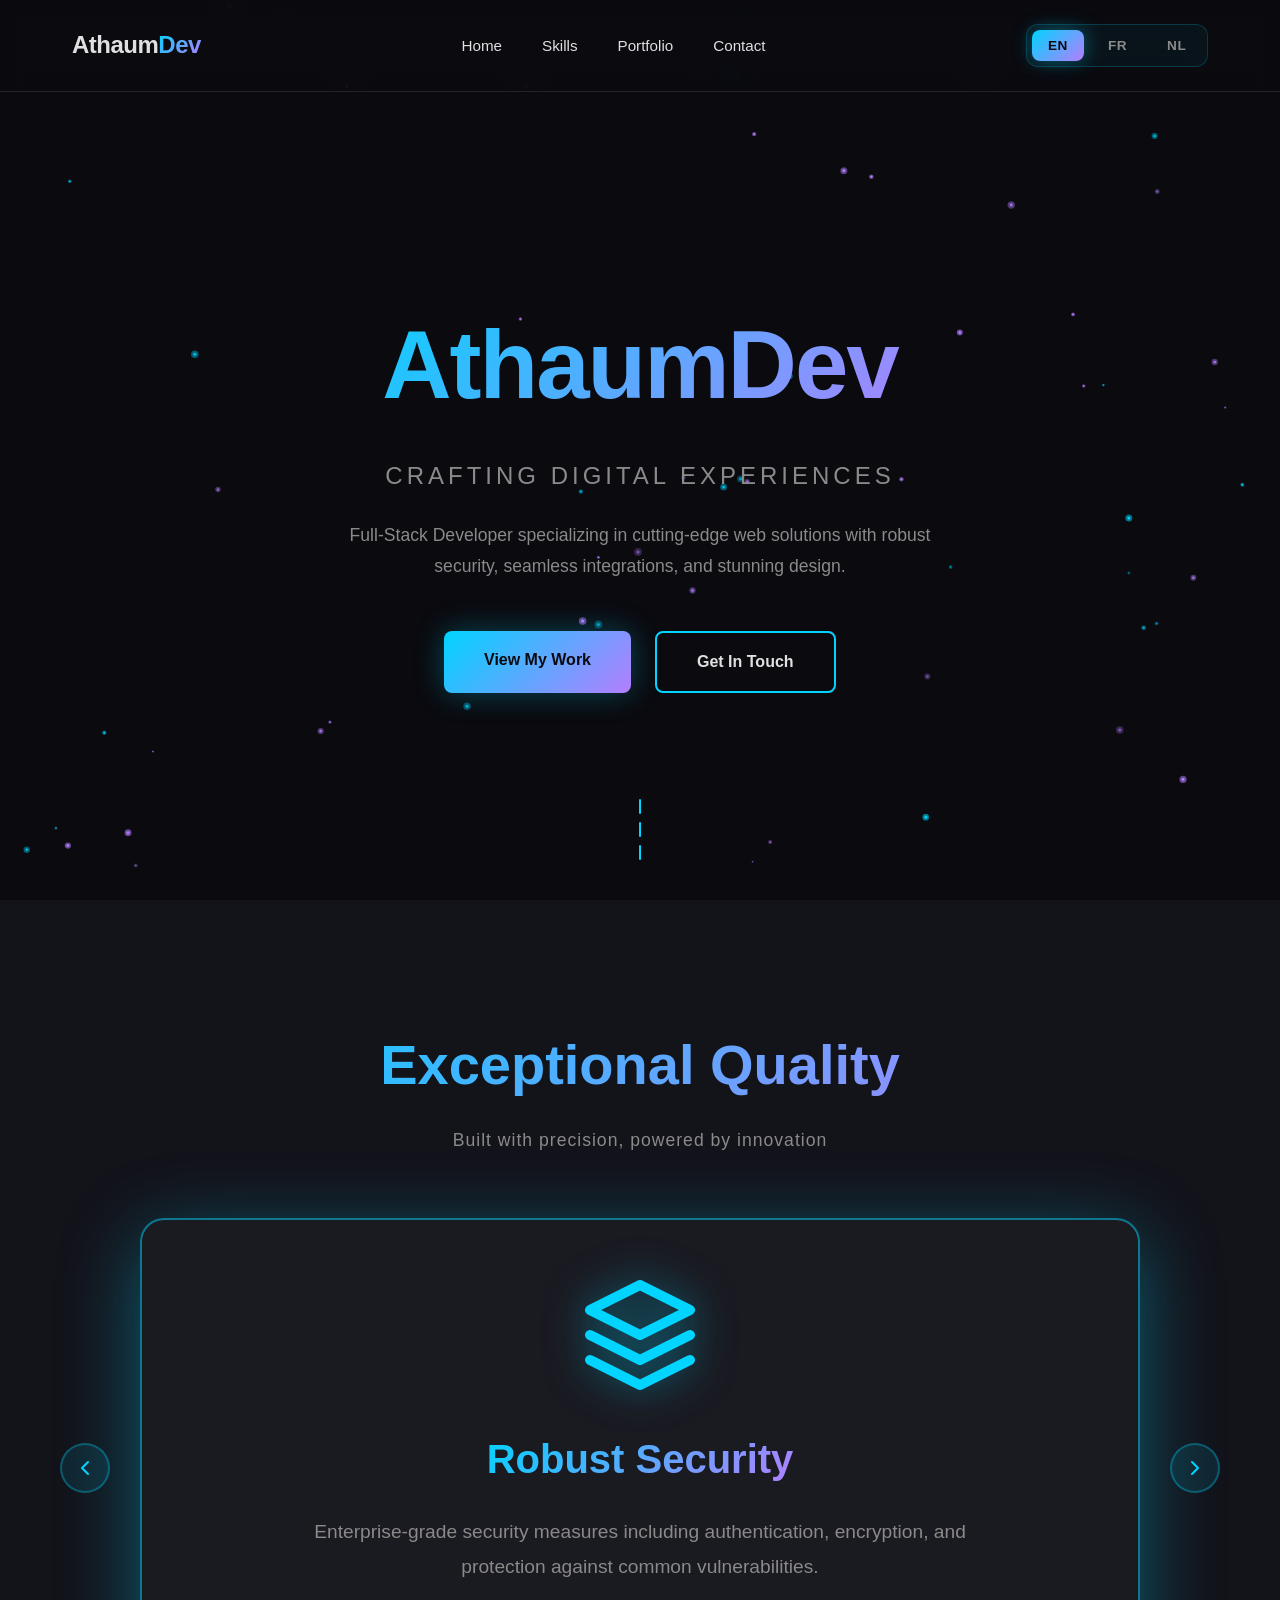
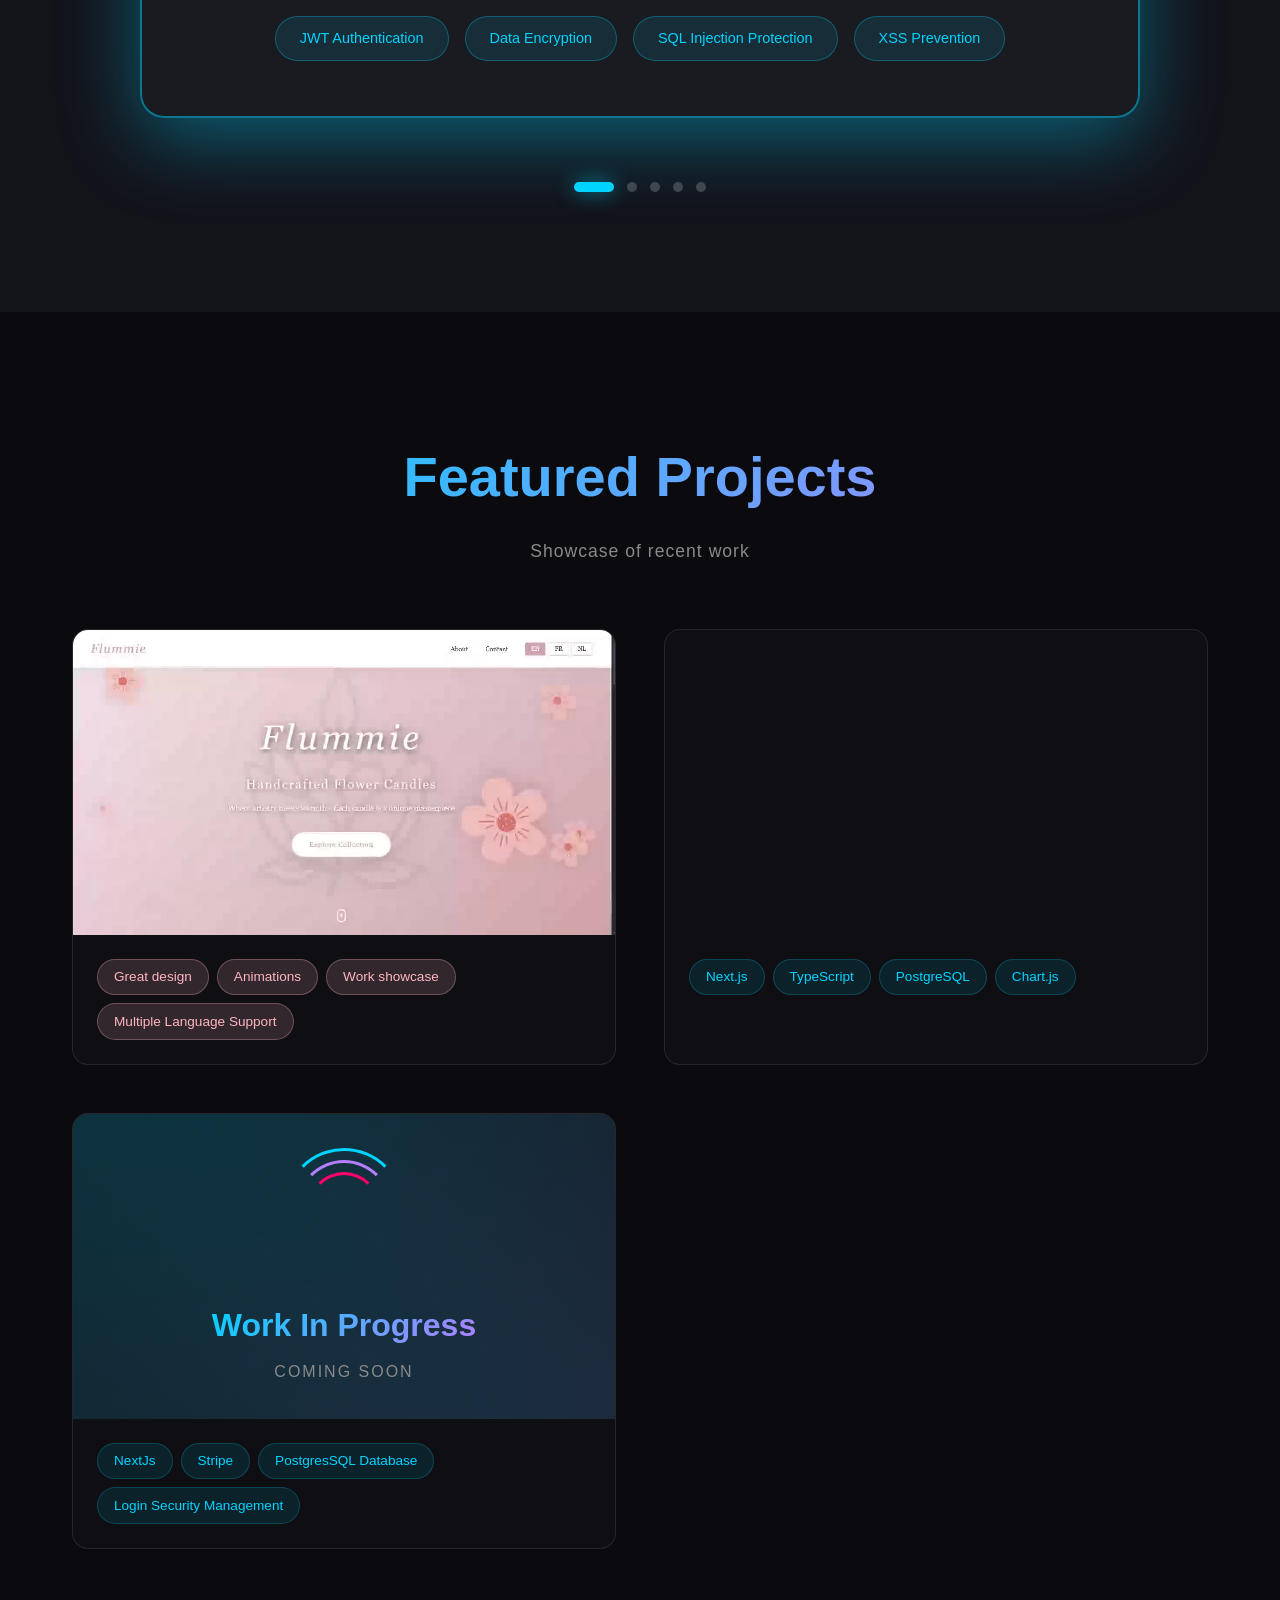
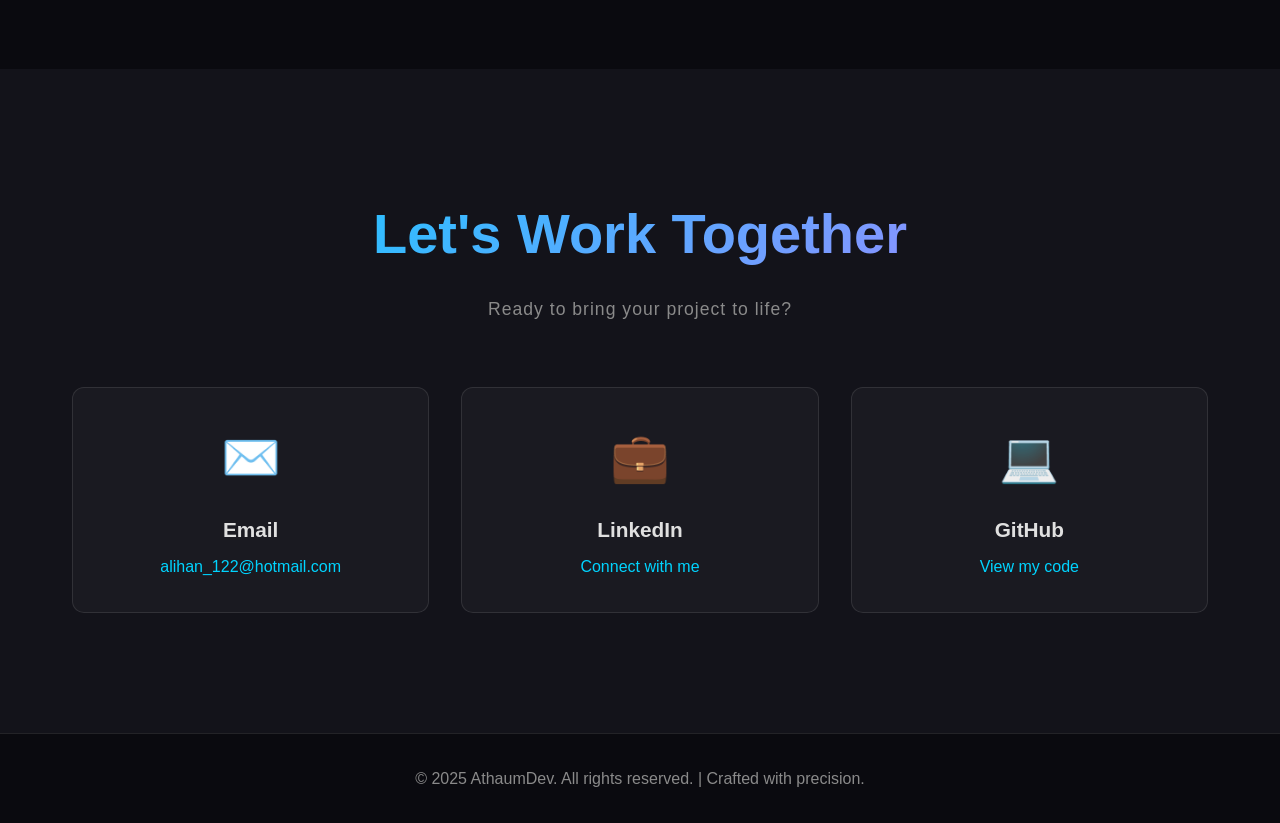
==== commit bb855de9: "third demo card update" ====
--- a/index.html
+++ b/index.html
@@ -243,25 +243,28 @@
                 </div>
 
                 <!-- Project 3 -->
-                <div class="project-card" data-aos="zoom-in" data-delay="200">
+                <div class="project-card wip-card" data-aos="zoom-in" data-delay="200">
                     <div class="project-preview">
-                        <video autoplay loop muted playsinline loading="lazy">
-                            <source src="images/project3.gif" type="video/webm">
-                            Your browser does not support the video tag.
-                        </video>
+                        <div class="wip-content">
+                            <div class="wip-loader">
+                                <div class="loader-ring"></div>
+                                <div class="loader-ring"></div>
+                                <div class="loader-ring"></div>
+                            </div>
+                            <h3 class="wip-title">Work In Progress</h3>
+                            <p class="wip-subtitle">Coming Soon</p>
+                        </div>
                         <div class="project-overlay">
-                            <h3 data-i18n="portfolio.project3.title">Social Media Platform</h3>
-                            <p data-i18n="portfolio.project3.description">Community-driven content sharing application</p>
-                            <a href="https://example.com/project3" target="_blank" rel="noopener noreferrer" class="project-link" data-i18n="portfolio.project3.link">
-                                View Project →
-                            </a>
+                            <h3 data-i18n="portfolio.project3.title">Education Management Platform </h3>
+                            <p data-i18n="portfolio.project3.description">Simplify course management, automate payments, and enhance student learning experiences</p>
+                            <span class="project-status" data-i18n="portfolio.project3.link">In Development</span>
                         </div>
                     </div>
                     <div class="project-tags">
-                        <span data-i18n="portfolio.project3.tags.0">Vue.js</span>
-                        <span data-i18n="portfolio.project3.tags.1">Express</span>
-                        <span data-i18n="portfolio.project3.tags.2">Redis</span>
-                        <span data-i18n="portfolio.project3.tags.3">Socket.io</span>
+                        <span data-i18n="portfolio.project3.tags.0">NextJs</span>
+                        <span data-i18n="portfolio.project3.tags.1">Stripe</span>
+                        <span data-i18n="portfolio.project3.tags.2">PostgresSQL Database</span>
+                        <span data-i18n="portfolio.project3.tags.3">Login Security Management</span>
                     </div>
                 </div>
 
@@ -281,17 +284,17 @@
                     <div class="contact-item">
                         <div class="contact-icon">✉️</div>
                         <h3 data-i18n="contact.email.title">Email</h3>
-                        <a href="mailto:contact@athaumdev.com" data-i18n="contact.email.link">contact@athaumdev.com</a>
+                        <a href="mailto:alihan_122@hotmail.com">alihan_122@hotmail.com</a>
                     </div>
                     <div class="contact-item">
                         <div class="contact-icon">💼</div>
                         <h3 data-i18n="contact.linkedin.title">LinkedIn</h3>
-                        <a href="https://linkedin.com" target="_blank" rel="noopener noreferrer" data-i18n="contact.linkedin.link">Connect with me</a>
+                        <a href="https://www.linkedin.com/in/alihan-ergun-0922121ab" target="_blank" rel="noopener noreferrer" data-i18n="contact.linkedin.link">Connect with me</a>
                     </div>
                     <div class="contact-item">
                         <div class="contact-icon">💻</div>
                         <h3 data-i18n="contact.github.title">GitHub</h3>
-                        <a href="https://github.com" target="_blank" rel="noopener noreferrer" data-i18n="contact.github.link">View my code</a>
+                        <a href="https://github.com/AlihanEr" target="_blank" rel="noopener noreferrer" data-i18n="contact.github.link">View my code</a>
                     </div>
                 </div>
             </div>
--- a/css/styles.css
+++ b/css/styles.css
@@ -725,6 +725,137 @@
     border-color: rgba(255, 182, 193, 0.3);
 }
 
+/* Work In Progress Card */
+.wip-card .project-preview {
+    background: linear-gradient(135deg, rgba(0, 212, 255, 0.1) 0%, rgba(180, 126, 255, 0.1) 100%);
+    position: relative;
+    overflow: hidden;
+}
+
+.wip-card .project-preview::before {
+    content: '';
+    position: absolute;
+    top: -50%;
+    left: -50%;
+    width: 200%;
+    height: 200%;
+    background: linear-gradient(
+        45deg,
+        transparent,
+        rgba(0, 212, 255, 0.1),
+        transparent
+    );
+    animation: wipScan 3s linear infinite;
+}
+
+@keyframes wipScan {
+    0% {
+        transform: translateX(-100%) translateY(-100%) rotate(45deg);
+    }
+    100% {
+        transform: translateX(100%) translateY(100%) rotate(45deg);
+    }
+}
+
+.wip-content {
+    position: absolute;
+    top: 0;
+    left: 0;
+    width: 100%;
+    height: 100%;
+    display: flex;
+    flex-direction: column;
+    align-items: center;
+    justify-content: center;
+    z-index: 1;
+}
+
+.wip-loader {
+    position: relative;
+    width: 120px;
+    height: 120px;
+    margin-bottom: 2rem;
+}
+
+.loader-ring {
+    position: absolute;
+    top: 50%;
+    left: 50%;
+    transform: translate(-50%, -50%);
+    width: 100%;
+    height: 100%;
+    border-radius: 50%;
+    border: 3px solid transparent;
+    border-top-color: var(--primary);
+    animation: spin 2s linear infinite;
+}
+
+.loader-ring:nth-child(2) {
+    width: 80%;
+    height: 80%;
+    border-top-color: var(--secondary);
+    animation-duration: 1.5s;
+    animation-direction: reverse;
+}
+
+.loader-ring:nth-child(3) {
+    width: 60%;
+    height: 60%;
+    border-top-color: var(--accent);
+    animation-duration: 1s;
+}
+
+@keyframes spin {
+    0% {
+        transform: translate(-50%, -50%) rotate(0deg);
+    }
+    100% {
+        transform: translate(-50%, -50%) rotate(360deg);
+    }
+}
+
+.wip-title {
+    font-size: 2rem;
+    font-weight: 700;
+    background: var(--gradient-primary);
+    -webkit-background-clip: text;
+    -webkit-text-fill-color: transparent;
+    background-clip: text;
+    margin-bottom: 0.5rem;
+    animation: pulse 2s ease-in-out infinite;
+}
+
+.wip-subtitle {
+    font-size: 1rem;
+    color: var(--text-dark);
+    letter-spacing: 2px;
+    text-transform: uppercase;
+}
+
+@keyframes pulse {
+    0%, 100% {
+        opacity: 1;
+    }
+    50% {
+        opacity: 0.6;
+    }
+}
+
+.project-status {
+    display: inline-block;
+    color: var(--primary);
+    font-weight: 600;
+    padding: 0.5rem 1rem;
+    background: rgba(0, 212, 255, 0.1);
+    border: 1px solid rgba(0, 212, 255, 0.3);
+    border-radius: 20px;
+    margin-top: 0.5rem;
+}
+
+.wip-card:hover .project-overlay {
+    transform: translateY(0);
+}
+
 /* Contact Section */
 .contact {
     padding: 120px 0;
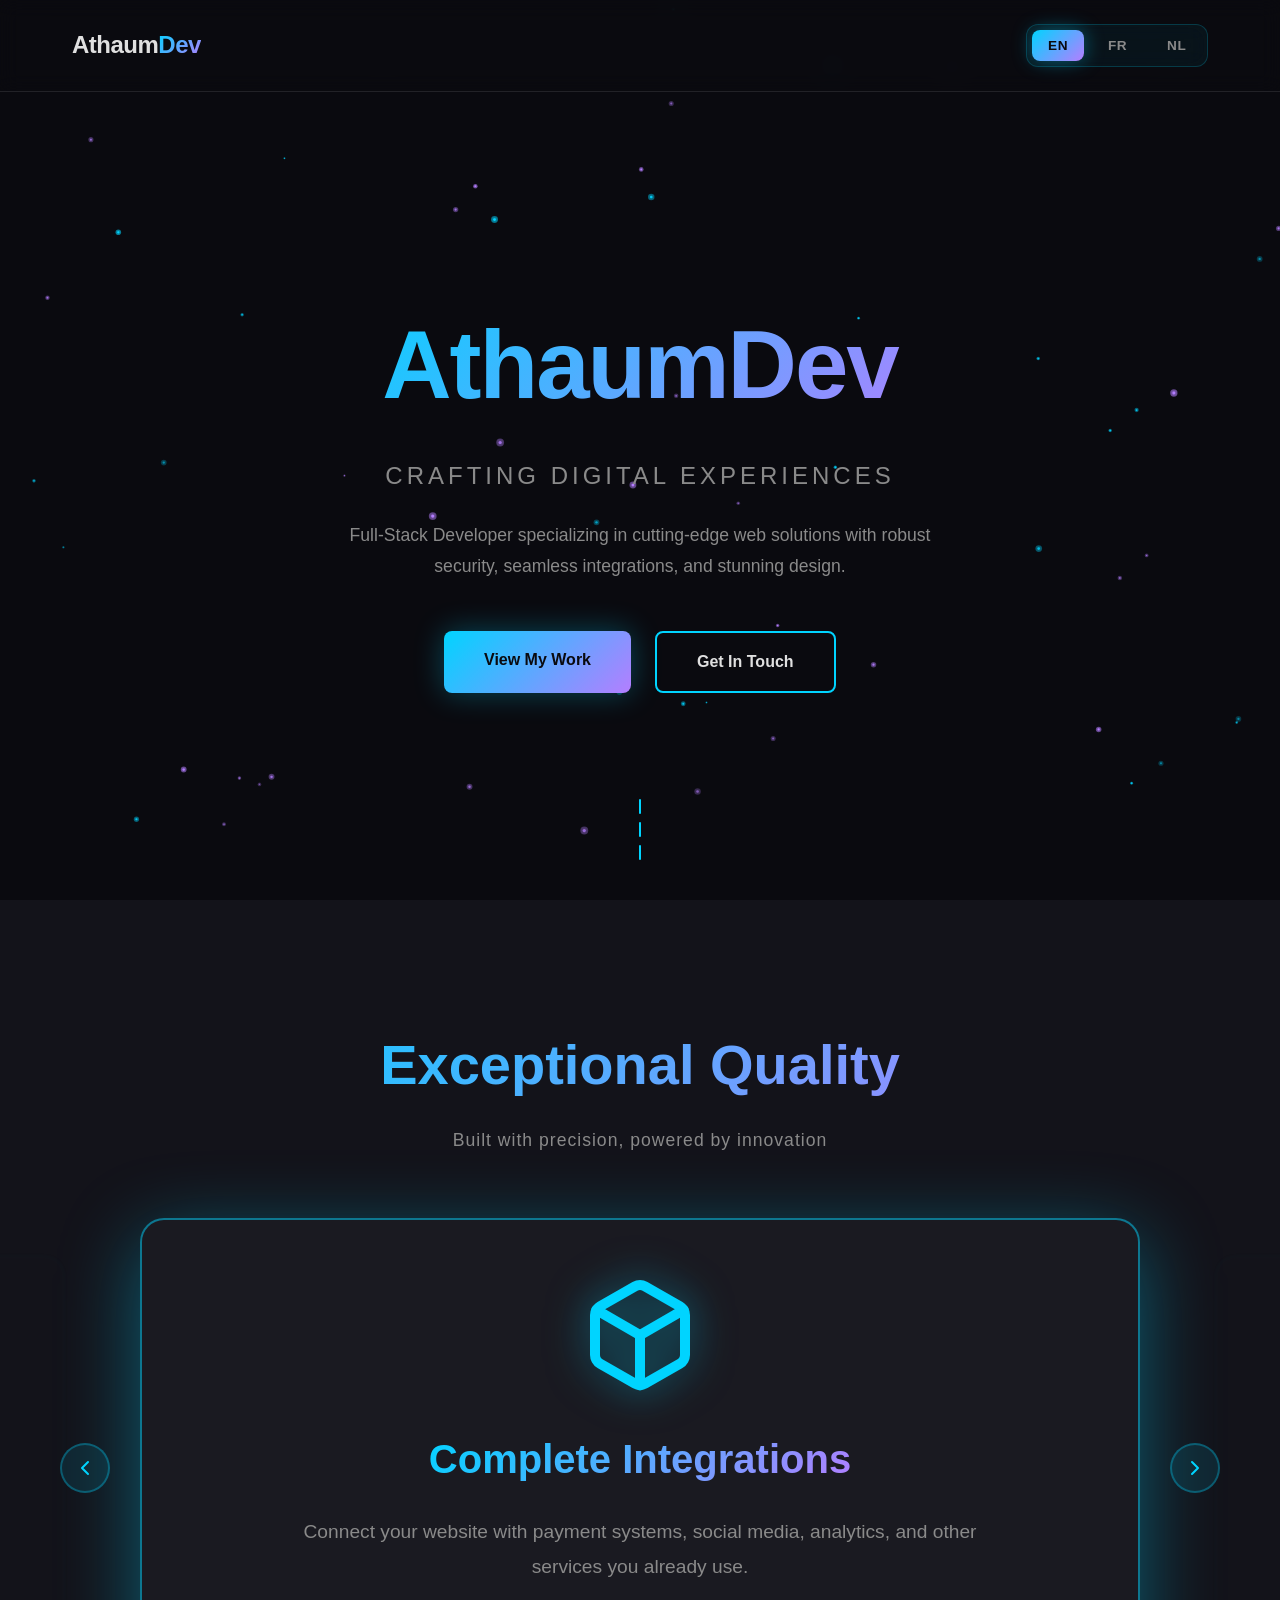
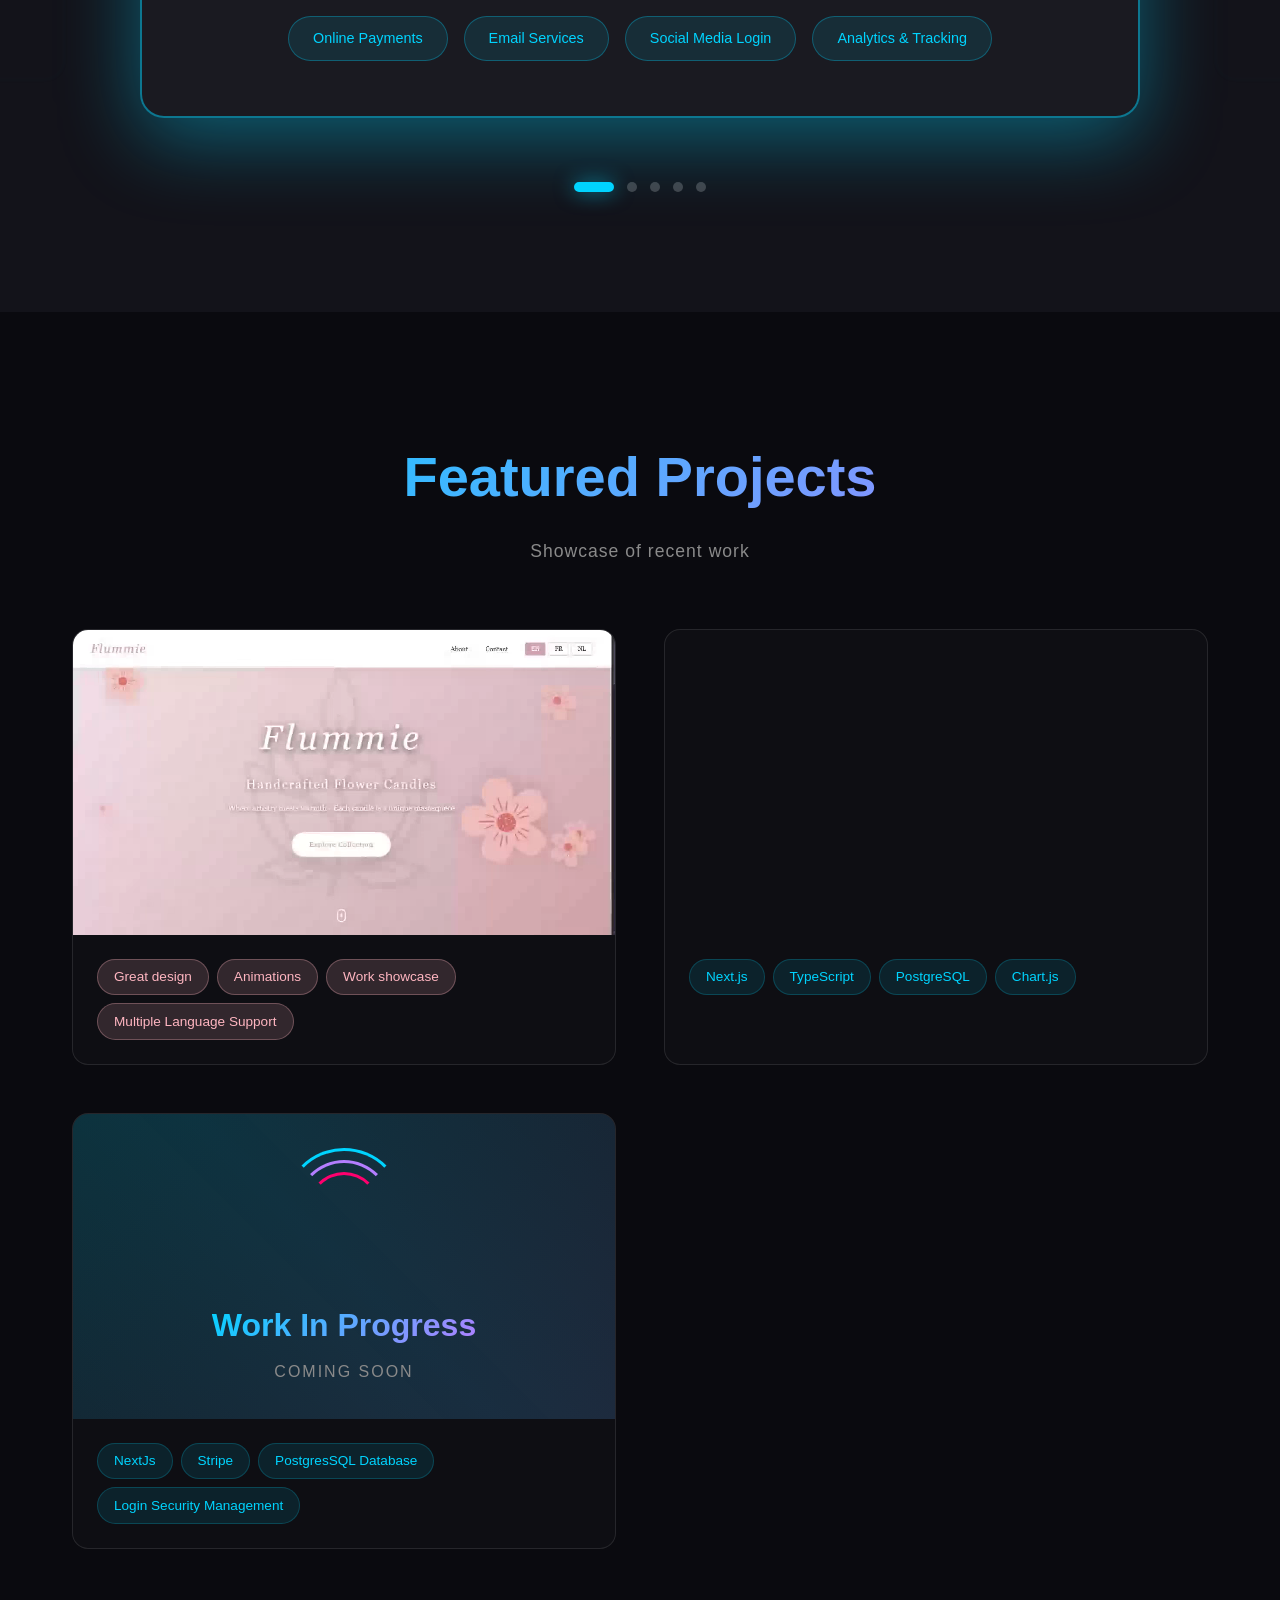
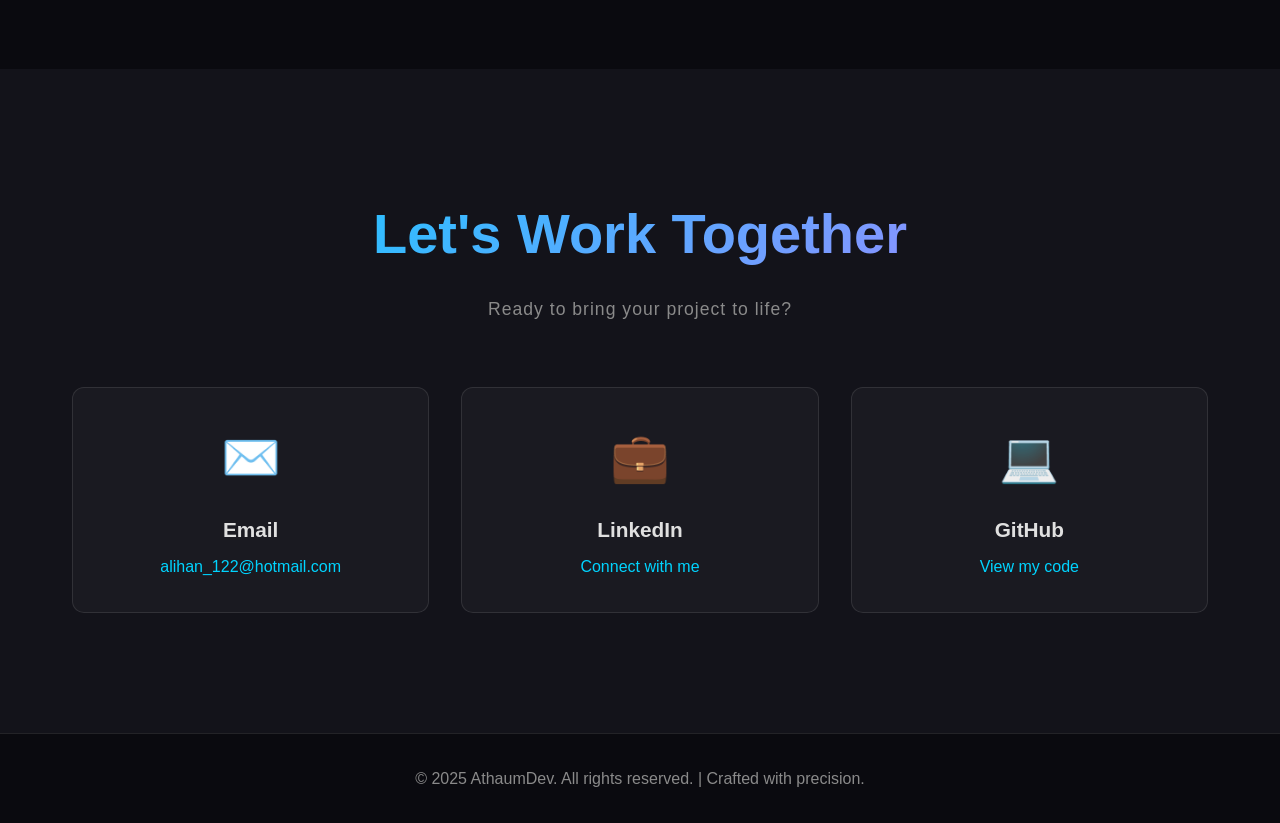
==== commit cc65c83b: "changed texts" ====
--- a/index.html
+++ b/index.html
@@ -16,12 +16,6 @@
     <nav class="navbar">
         <div class="nav-container">
             <a href="#home" class="logo">Athaum<span>Dev</span></a>
-            <ul class="nav-menu">
-                <li><a href="#home" data-i18n="nav.home">Home</a></li>
-                <li><a href="#skills" data-i18n="nav.skills">Skills</a></li>
-                <li><a href="#portfolio" data-i18n="nav.portfolio">Portfolio</a></li>
-                <li><a href="#contact" data-i18n="nav.contact">Contact</a></li>
-            </ul>
             <div class="language-switcher">
                 <button class="lang-btn active" data-lang="en">EN</button>
                 <button class="lang-btn" data-lang="fr">FR</button>
@@ -76,18 +70,38 @@
                     <div class="slide-content">
                         <div class="skill-icon-large">
                             <svg viewBox="0 0 24 24" fill="none" xmlns="http://www.w3.org/2000/svg">
+                                <path d="M21 16V8C20.9996 7.64927 20.9071 7.30481 20.7315 7.00116C20.556 6.69751 20.3037 6.44536 20 6.27L13 2.27C12.696 2.09446 12.3511 2.00205 12 2.00205C11.6489 2.00205 11.304 2.09446 11 2.27L4 6.27C3.69626 6.44536 3.44398 6.69751 3.26846 7.00116C3.09294 7.30481 3.00036 7.64927 3 8V16C3.00036 16.3507 3.09294 16.6952 3.26846 16.9988C3.44398 17.3025 3.69626 17.5546 4 17.73L11 21.73C11.304 21.9055 11.6489 21.9979 12 21.9979C12.3511 21.9979 12.696 21.9055 13 21.73L20 17.73C20.3037 17.5546 20.556 17.3025 20.7315 16.9988C20.9071 16.6952 20.9996 16.3507 21 16Z" stroke="currentColor" stroke-width="2" stroke-linecap="round" stroke-linejoin="round"/>
+                                <path d="M3.27 6.96L12 12.01L20.73 6.96" stroke="currentColor" stroke-width="2" stroke-linecap="round" stroke-linejoin="round"/>
+                                <path d="M12 22.08V12" stroke="currentColor" stroke-width="2" stroke-linecap="round" stroke-linejoin="round"/>
+                            </svg>
+                        </div>
+                        <h3 data-i18n="skills.integrations.title">Complete Integrations</h3>
+                        <p data-i18n="skills.integrations.description">Connect your website with payment systems, social media, analytics, and other services you already use.</p>
+                        <div class="slide-features">
+                            <span data-i18n="skills.integrations.features.0">Online Payments</span>
+                            <span data-i18n="skills.integrations.features.1">Email Services</span>
+                            <span data-i18n="skills.integrations.features.2">Social Media Login</span>
+                            <span data-i18n="skills.integrations.features.3">Analytics & Tracking</span>
+                        </div>
+                    </div>
+                </div>
+
+                <div class="slide">
+                    <div class="slide-content">
+                        <div class="skill-icon-large">
+                            <svg viewBox="0 0 24 24" fill="none" xmlns="http://www.w3.org/2000/svg">
                                 <path d="M12 2L2 7L12 12L22 7L12 2Z" stroke="currentColor" stroke-width="2" stroke-linecap="round" stroke-linejoin="round"/>
                                 <path d="M2 17L12 22L22 17" stroke="currentColor" stroke-width="2" stroke-linecap="round" stroke-linejoin="round"/>
                                 <path d="M2 12L12 17L22 12" stroke="currentColor" stroke-width="2" stroke-linecap="round" stroke-linejoin="round"/>
                             </svg>
                         </div>
-                        <h3 data-i18n="skills.security.title">Robust Security</h3>
-                        <p data-i18n="skills.security.description">Enterprise-grade security measures including authentication, encryption, and protection against common vulnerabilities.</p>
-                        <div class="slide-features">
-                            <span data-i18n="skills.security.features.0">JWT Authentication</span>
-                            <span data-i18n="skills.security.features.1">Data Encryption</span>
-                            <span data-i18n="skills.security.features.2">SQL Injection Protection</span>
-                            <span data-i18n="skills.security.features.3">XSS Prevention</span>
+                        <h3 data-i18n="skills.security.title">Protected & Safe</h3>
+                        <p data-i18n="skills.security.description">Your website and customer data are protected with the latest security measures against hackers and threats.</p>
+                        <div class="slide-features">
+                            <span data-i18n="skills.security.features.0">Secure User Login</span>
+                            <span data-i18n="skills.security.features.1">Protected Data</span>
+                            <span data-i18n="skills.security.features.2">Hacker Prevention</span>
+                            <span data-i18n="skills.security.features.3">Safe Transactions</span>
                         </div>
                     </div>
                 </div>
@@ -101,13 +115,13 @@
                                 <path d="M9 21V9" stroke="currentColor" stroke-width="2"/>
                             </svg>
                         </div>
-                        <h3 data-i18n="skills.database.title">Database Excellence</h3>
-                        <p data-i18n="skills.database.description">Optimized database architecture with MongoDB, PostgreSQL, and Redis for lightning-fast data operations.</p>
-                        <div class="slide-features">
-                            <span data-i18n="skills.database.features.0">MongoDB</span>
-                            <span data-i18n="skills.database.features.1">PostgreSQL</span>
-                            <span data-i18n="skills.database.features.2">Redis Cache</span>
-                            <span data-i18n="skills.database.features.3">Query Optimization</span>
+                        <h3 data-i18n="skills.database.title">Fast & Reliable Storage</h3>
+                        <p data-i18n="skills.database.description">Your information is stored securely and loads instantly, ensuring your website runs smoothly at all times.</p>
+                        <div class="slide-features">
+                            <span data-i18n="skills.database.features.0">Quick Loading</span>
+                            <span data-i18n="skills.database.features.1">Reliable Storage</span>
+                            <span data-i18n="skills.database.features.2">Instant Access</span>
+                            <span data-i18n="skills.database.features.3">Always Available</span>
                         </div>
                     </div>
                 </div>
@@ -127,13 +141,13 @@
                                 <path d="M17.66 6.34L19.78 4.22" stroke="currentColor" stroke-width="2" stroke-linecap="round"/>
                             </svg>
                         </div>
-                        <h3 data-i18n="skills.logic.title">Deep Logic</h3>
-                        <p data-i18n="skills.logic.description">Complex algorithms and business logic implementation with clean, maintainable, and scalable code architecture.</p>
-                        <div class="slide-features">
-                            <span data-i18n="skills.logic.features.0">Clean Architecture</span>
-                            <span data-i18n="skills.logic.features.1">Design Patterns</span>
-                            <span data-i18n="skills.logic.features.2">Algorithm Optimization</span>
-                            <span data-i18n="skills.logic.features.3">Scalable Code</span>
+                        <h3 data-i18n="skills.logic.title">Smart Features</h3>
+                        <p data-i18n="skills.logic.description">Intelligent automation and custom features that make your website work exactly how you need it to.</p>
+                        <div class="slide-features">
+                            <span data-i18n="skills.logic.features.0">Custom Automation</span>
+                            <span data-i18n="skills.logic.features.1">Smart Workflows</span>
+                            <span data-i18n="skills.logic.features.2">Intelligent Systems</span>
+                            <span data-i18n="skills.logic.features.3">Future-Ready</span>
                         </div>
                     </div>
                 </div>
@@ -146,33 +160,13 @@
                                 <path d="M22 3H16C14.9391 3 13.9217 3.42143 13.1716 4.17157C12.4214 4.92172 12 5.93913 12 7V21C12 20.2044 12.3161 19.4413 12.8787 18.8787C13.4413 18.3161 14.2044 18 15 18H22V3Z" stroke="currentColor" stroke-width="2" stroke-linecap="round" stroke-linejoin="round"/>
                             </svg>
                         </div>
-                        <h3 data-i18n="skills.design.title">Stunning Design</h3>
-                        <p data-i18n="skills.design.description">Pixel-perfect interfaces with modern UI/UX principles, responsive layouts, and smooth animations.</p>
-                        <div class="slide-features">
-                            <span data-i18n="skills.design.features.0">Responsive Design</span>
-                            <span data-i18n="skills.design.features.1">Modern UI/UX</span>
-                            <span data-i18n="skills.design.features.2">Animations</span>
-                            <span data-i18n="skills.design.features.3">Accessibility</span>
-                        </div>
-                    </div>
-                </div>
-
-                <div class="slide">
-                    <div class="slide-content">
-                        <div class="skill-icon-large">
-                            <svg viewBox="0 0 24 24" fill="none" xmlns="http://www.w3.org/2000/svg">
-                                <path d="M21 16V8C20.9996 7.64927 20.9071 7.30481 20.7315 7.00116C20.556 6.69751 20.3037 6.44536 20 6.27L13 2.27C12.696 2.09446 12.3511 2.00205 12 2.00205C11.6489 2.00205 11.304 2.09446 11 2.27L4 6.27C3.69626 6.44536 3.44398 6.69751 3.26846 7.00116C3.09294 7.30481 3.00036 7.64927 3 8V16C3.00036 16.3507 3.09294 16.6952 3.26846 16.9988C3.44398 17.3025 3.69626 17.5546 4 17.73L11 21.73C11.304 21.9055 11.6489 21.9979 12 21.9979C12.3511 21.9979 12.696 21.9055 13 21.73L20 17.73C20.3037 17.5546 20.556 17.3025 20.7315 16.9988C20.9071 16.6952 20.9996 16.3507 21 16Z" stroke="currentColor" stroke-width="2" stroke-linecap="round" stroke-linejoin="round"/>
-                                <path d="M3.27 6.96L12 12.01L20.73 6.96" stroke="currentColor" stroke-width="2" stroke-linecap="round" stroke-linejoin="round"/>
-                                <path d="M12 22.08V12" stroke="currentColor" stroke-width="2" stroke-linecap="round" stroke-linejoin="round"/>
-                            </svg>
-                        </div>
-                        <h3 data-i18n="skills.integrations.title">Third-Party Integrations</h3>
-                        <p data-i18n="skills.integrations.description">Seamless integration with APIs, payment gateways, analytics, authentication providers, and cloud services.</p>
-                        <div class="slide-features">
-                            <span data-i18n="skills.integrations.features.0">REST APIs</span>
-                            <span data-i18n="skills.integrations.features.1">Payment Gateways</span>
-                            <span data-i18n="skills.integrations.features.2">OAuth 2.0</span>
-                            <span data-i18n="skills.integrations.features.3">Cloud Services</span>
+                        <h3 data-i18n="skills.design.title">Beautiful Design</h3>
+                        <p data-i18n="skills.design.description">Eye-catching modern designs that look perfect on all devices - phones, tablets, and computers.</p>
+                        <div class="slide-features">
+                            <span data-i18n="skills.design.features.0">Mobile Friendly</span>
+                            <span data-i18n="skills.design.features.1">Modern Look</span>
+                            <span data-i18n="skills.design.features.2">Smooth Effects</span>
+                            <span data-i18n="skills.design.features.3">Easy to Use</span>
                         </div>
                     </div>
                 </div>
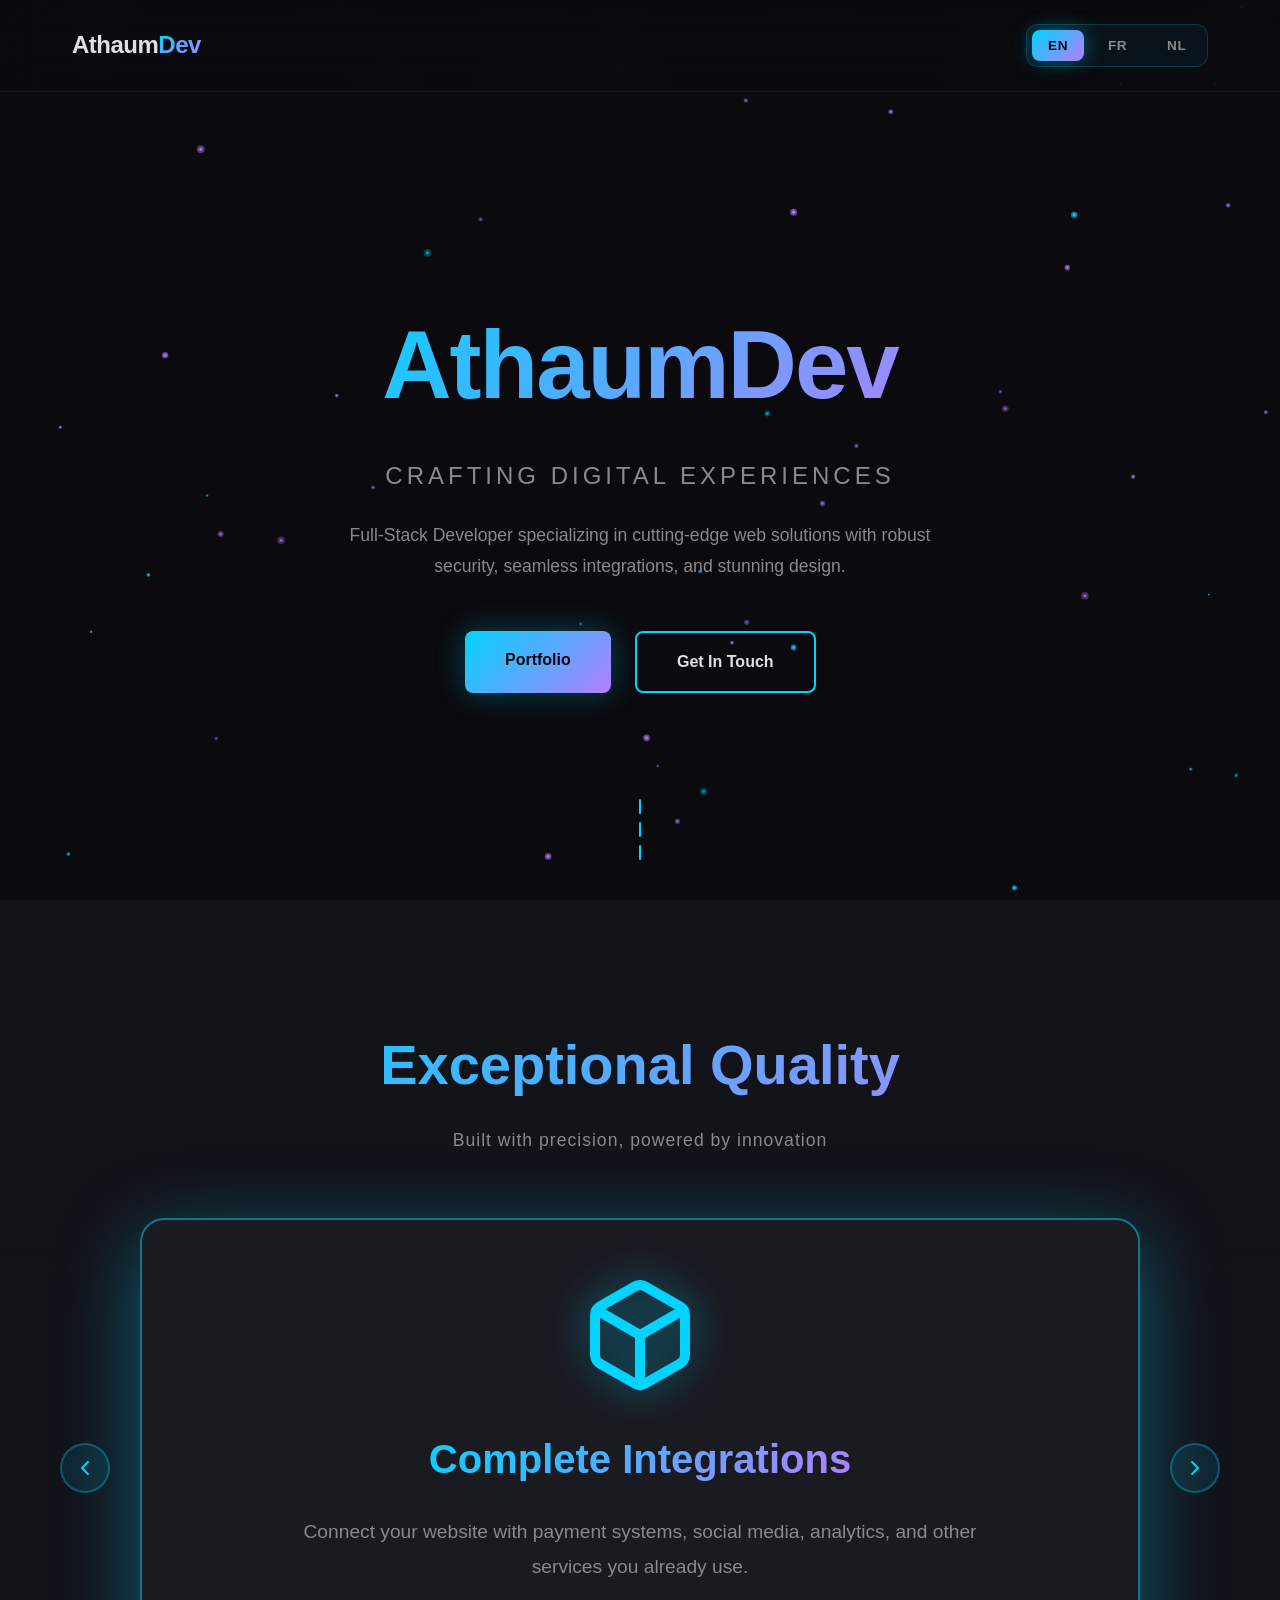
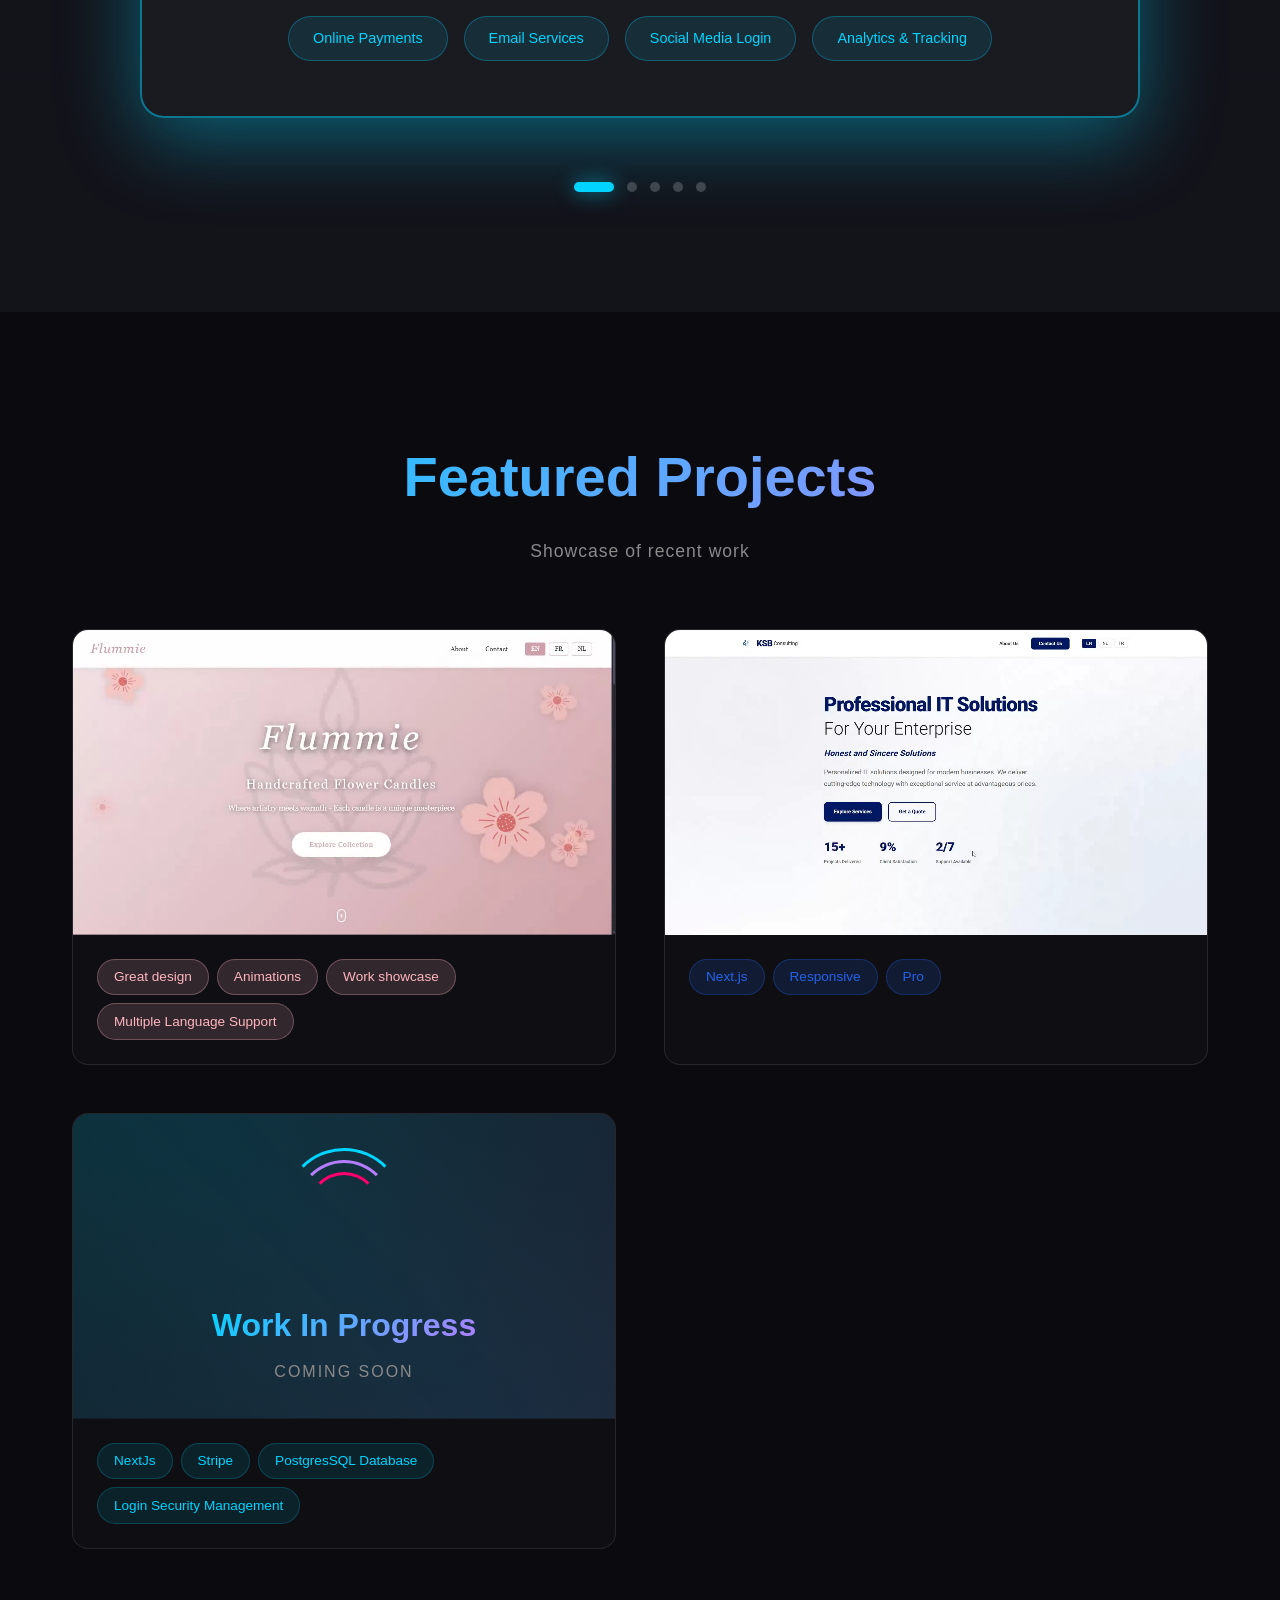
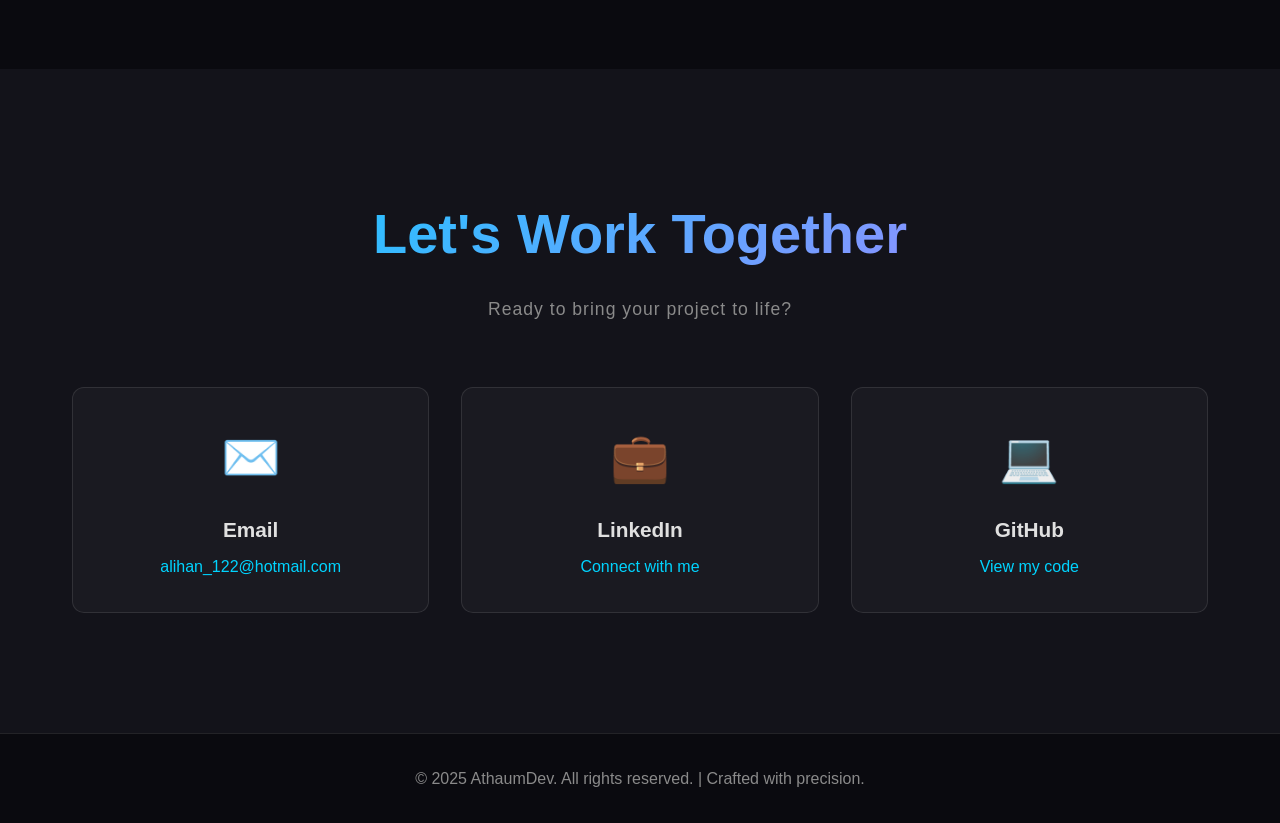
==== commit c274ce89: "added last demo project" ====
--- a/index.html
+++ b/index.html
@@ -217,22 +217,21 @@
                 <div class="project-card" data-aos="zoom-in" data-delay="100">
                     <div class="project-preview">
                         <video autoplay loop muted playsinline loading="lazy">
-                            <source src="images/project2.gif" type="video/webm">
+                            <source src="images/KSB Consulting-demo.webm" type="video/webm">
                             Your browser does not support the video tag.
                         </video>
                         <div class="project-overlay">
-                            <h3 data-i18n="portfolio.project2.title">Analytics Dashboard</h3>
-                            <p data-i18n="portfolio.project2.description">Real-time data visualization and reporting</p>
-                            <a href="https://example.com/project2" target="_blank" rel="noopener noreferrer" class="project-link" data-i18n="portfolio.project2.link">
+                            <h3 data-i18n="portfolio.project2.title">KSB Consulting Website</h3>
+                            <p data-i18n="portfolio.project2.description">Professional IT consulting showcase website</p>
+                            <a href="https://ksb-consulting.athaumart.com" target="_blank" rel="noopener noreferrer" class="project-link" data-i18n="portfolio.project2.link">
                                 View Project →
                             </a>
                         </div>
                     </div>
                     <div class="project-tags">
-                        <span data-i18n="portfolio.project2.tags.0">Next.js</span>
-                        <span data-i18n="portfolio.project2.tags.1">TypeScript</span>
-                        <span data-i18n="portfolio.project2.tags.2">PostgreSQL</span>
-                        <span data-i18n="portfolio.project2.tags.3">Chart.js</span>
+                        <span data-i18n="portfolio.project2.tags.0" class="tag-ksb">Next.js</span>
+                        <span data-i18n="portfolio.project2.tags.1" class="tag-ksb">Responsive</span>
+                        <span data-i18n="portfolio.project2.tags.2" class="tag-ksb">Pro</span>
                     </div>
                 </div>
 
--- a/css/styles.css
+++ b/css/styles.css
@@ -48,17 +48,17 @@
     display: none;
 }
 
-/* Navigation */
+/* Navigation - Minimalist */
 .navbar {
     position: fixed;
     top: 0;
     left: 0;
     right: 0;
     padding: 1.5rem 0;
-    background: rgba(10, 10, 15, 0.8);
-    backdrop-filter: blur(10px);
+    background: rgba(10, 10, 15, 0.6);
+    backdrop-filter: blur(20px);
     z-index: 1000;
-    border-bottom: 1px solid rgba(255, 255, 255, 0.1);
+    border-bottom: 1px solid rgba(255, 255, 255, 0.05);
 }
 
 .nav-container {
@@ -76,6 +76,11 @@
     color: var(--text-light);
     text-decoration: none;
     letter-spacing: -0.5px;
+    transition: var(--transition);
+}
+
+.logo:hover {
+    transform: translateY(-2px);
 }
 
 .logo span {
@@ -83,40 +88,6 @@
     -webkit-background-clip: text;
     -webkit-text-fill-color: transparent;
     background-clip: text;
-}
-
-.nav-menu {
-    display: flex;
-    list-style: none;
-    gap: 2.5rem;
-}
-
-.nav-menu a {
-    color: var(--text-light);
-    text-decoration: none;
-    font-size: 0.95rem;
-    font-weight: 500;
-    position: relative;
-    transition: var(--transition);
-}
-
-.nav-menu a::after {
-    content: '';
-    position: absolute;
-    bottom: -5px;
-    left: 0;
-    width: 0;
-    height: 2px;
-    background: var(--gradient-primary);
-    transition: width 0.3s ease;
-}
-
-.nav-menu a:hover::after {
-    width: 100%;
-}
-
-.nav-menu a:hover {
-    color: var(--primary);
 }
 
 /* Language Switcher - Futuristic Design */
@@ -668,7 +639,7 @@
     left: 0;
     right: 0;
     padding: 2rem;
-    background: linear-gradient(to top, rgba(10, 10, 15, 0.95) 0%, transparent 100%);
+    background: linear-gradient(to top, rgba(10, 10, 15, 0.98) 0%, rgba(10, 10, 15, 0.85) 100%);
     transform: translateY(100%);
     transition: var(--transition);
 }
@@ -680,13 +651,15 @@
 .project-overlay h3 {
     font-size: 1.5rem;
     margin-bottom: 0.5rem;
-    color: var(--text-light);
+    color: #ffffff;
+    text-shadow: 0 2px 4px rgba(0, 0, 0, 0.5);
 }
 
 .project-overlay p {
-    color: var(--text-dark);
+    color: rgba(255, 255, 255, 0.9);
     margin-bottom: 1rem;
     font-size: 0.95rem;
+    text-shadow: 0 1px 2px rgba(0, 0, 0, 0.5);
 }
 
 .project-link {
@@ -723,6 +696,13 @@
     background: rgba(255, 182, 193, 0.15);
     color: #ffb6c1;
     border-color: rgba(255, 182, 193, 0.3);
+}
+
+/* Custom colors for KSB Consulting project */
+.tag-ksb {
+    background: rgba(37, 99, 235, 0.15) !important;
+    color: #2563eb !important;
+    border-color: rgba(37, 99, 235, 0.3) !important;
 }
 
 /* Work In Progress Card */
@@ -931,10 +911,6 @@
 
 /* Responsive */
 @media (max-width: 768px) {
-    .nav-menu {
-        display: none;
-    }
-
     /* Language switcher mobile optimization */
     .language-switcher {
         gap: 0.3rem;
@@ -946,6 +922,10 @@
         font-size: 0.75rem;
     }
 
+    .logo {
+        font-size: 1.2rem;
+    }
+
     /* Disable parallax on mobile for better performance */
     .hero {
         padding: 120px 1rem;
@@ -955,6 +935,42 @@
     /* Reduce animations on mobile */
     .glitch {
         animation: none;
+    }
+
+    /* Keep WIP animations on mobile */
+    .loader-ring {
+        animation: spin 2s linear infinite !important;
+    }
+
+    .loader-ring:nth-child(2) {
+        animation-duration: 1.5s !important;
+        animation-direction: reverse !important;
+    }
+
+    .loader-ring:nth-child(3) {
+        animation-duration: 1s !important;
+    }
+
+    .wip-card .project-preview::before {
+        animation: wipScan 3s linear infinite !important;
+    }
+
+    .wip-title {
+        animation: pulse 2s ease-in-out infinite !important;
+    }
+
+    .wip-loader {
+        width: 100px;
+        height: 100px;
+        margin-bottom: 1.5rem;
+    }
+
+    .wip-title {
+        font-size: 1.5rem;
+    }
+
+    .wip-subtitle {
+        font-size: 0.9rem;
     }
 
     .hero-cta {
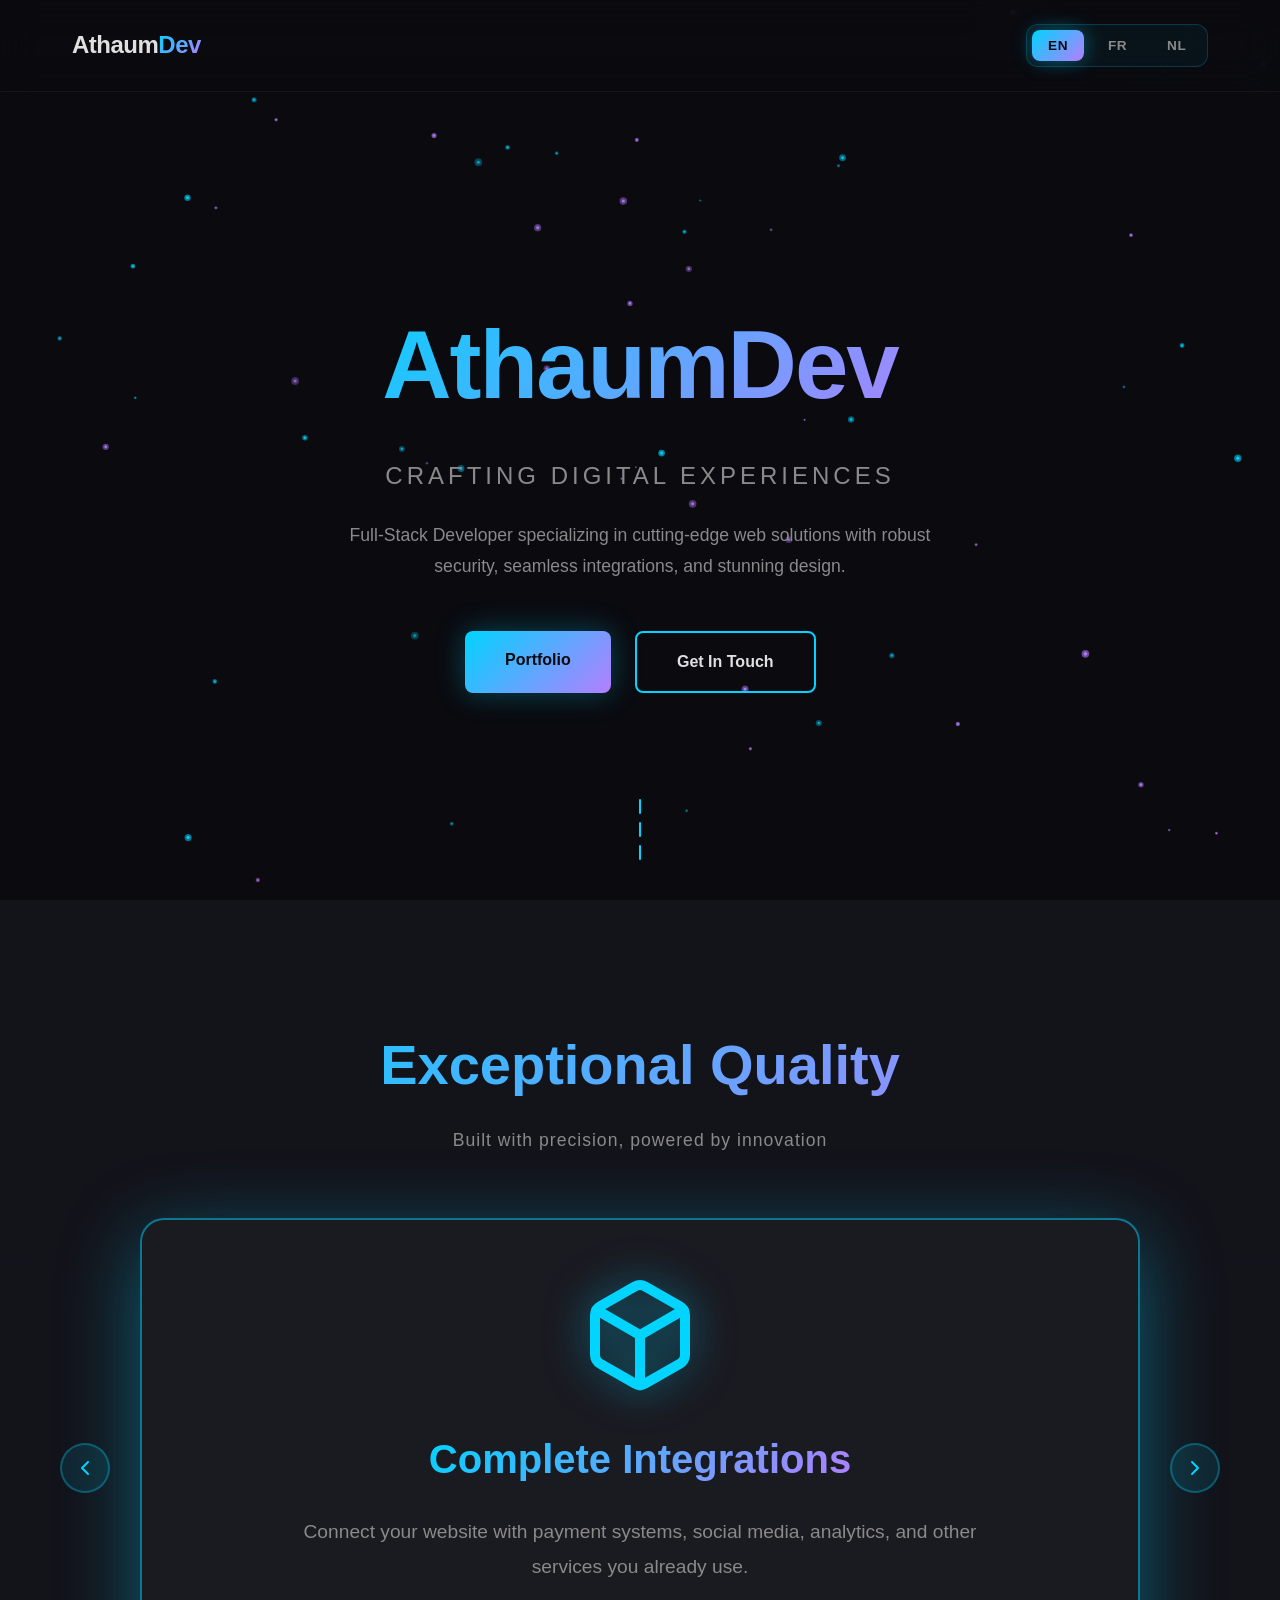
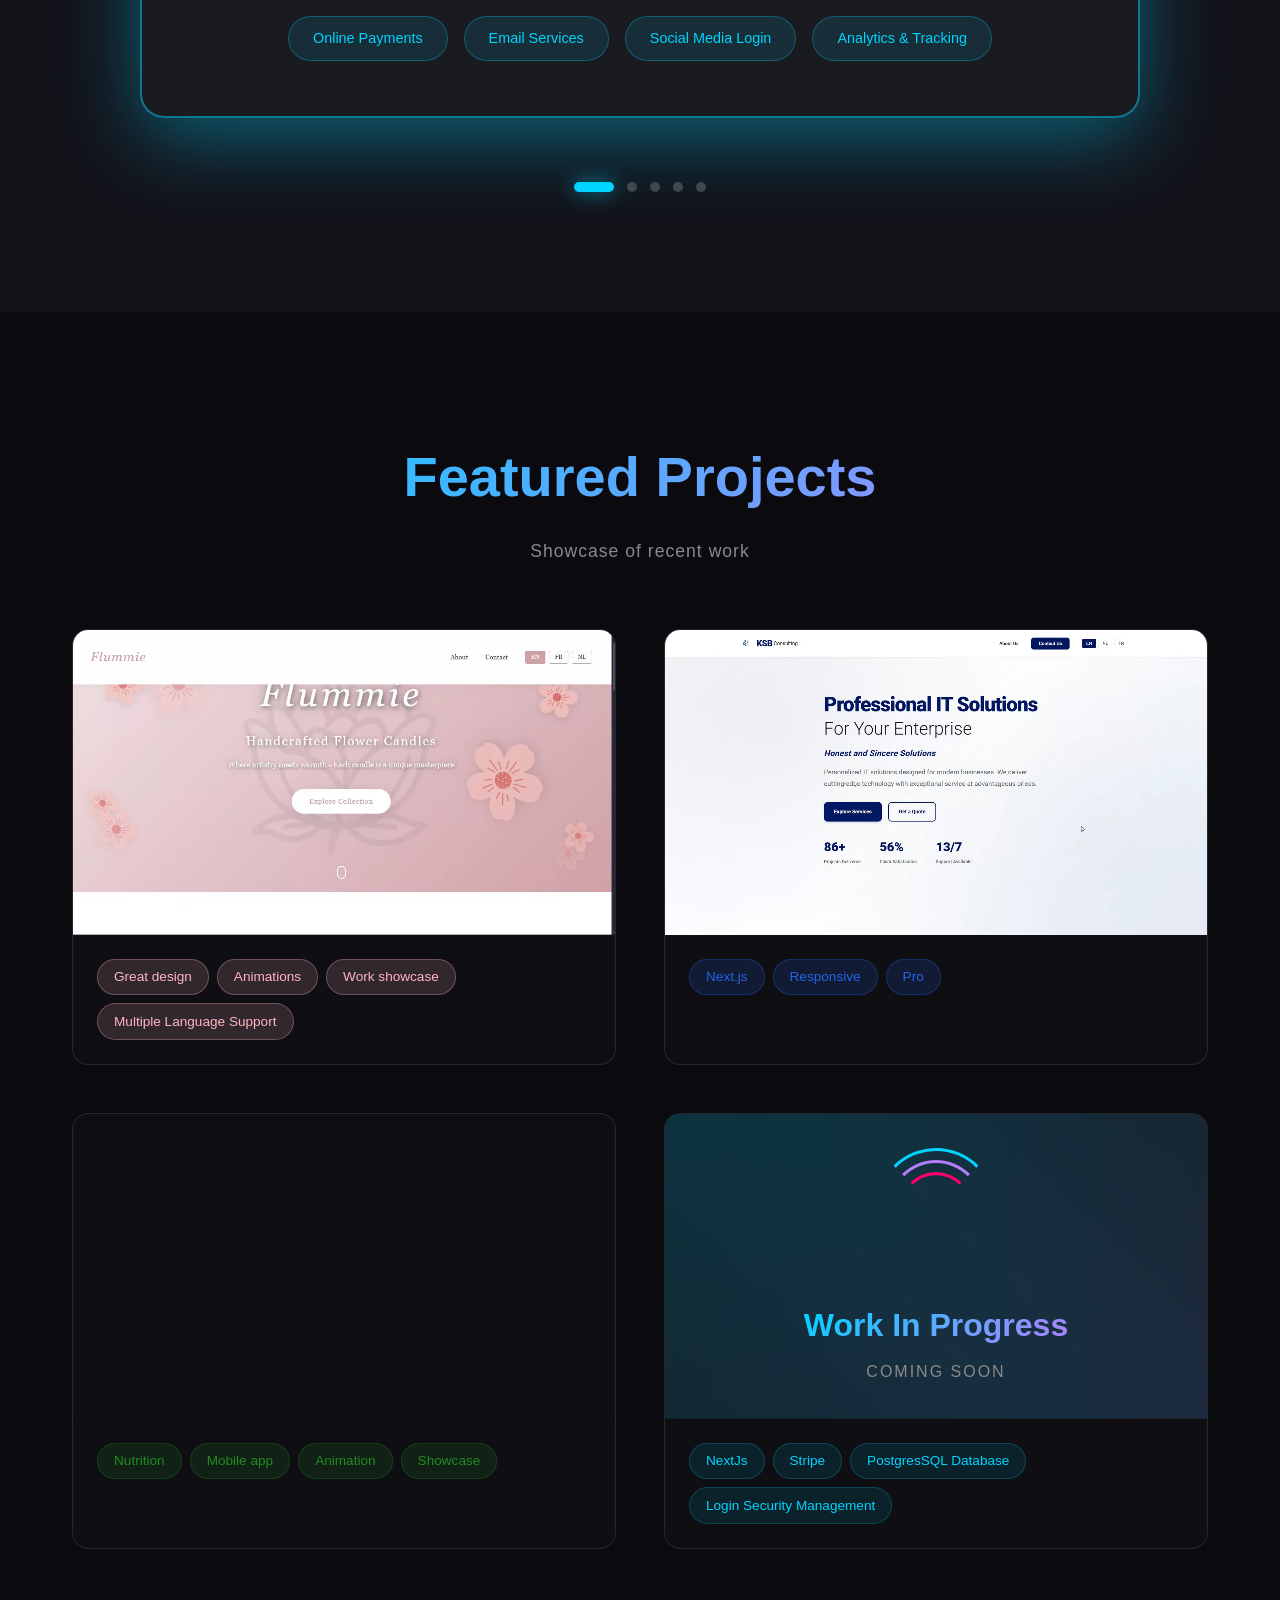
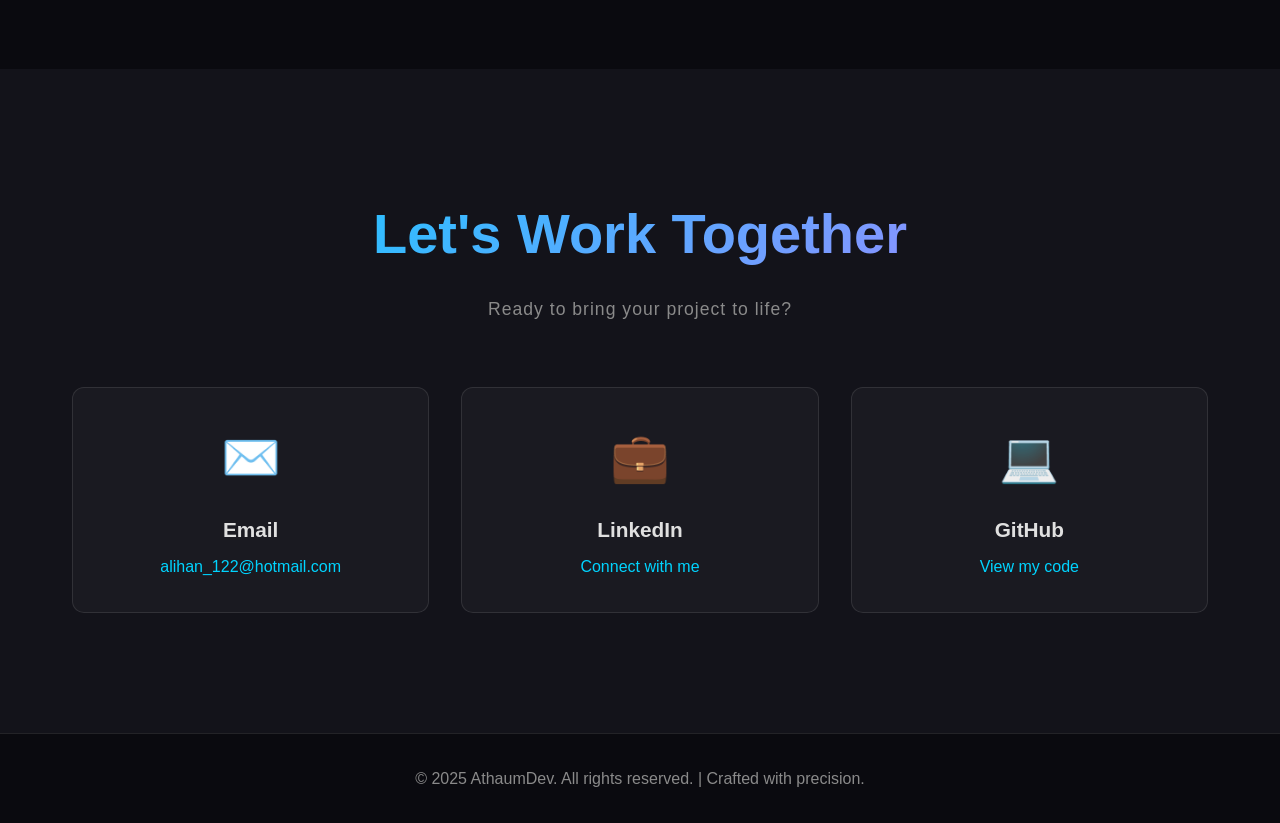
==== commit bbc49e41: "added nutrea demo project" ====
--- a/index.html
+++ b/index.html
@@ -235,8 +235,31 @@
                     </div>
                 </div>
 
-                <!-- Project 3 -->
-                <div class="project-card wip-card" data-aos="zoom-in" data-delay="200">
+                <!-- Project 3 - Nutrea -->
+                <div class="project-card" data-aos="zoom-in" data-delay="200">
+                    <div class="project-preview">
+                        <video autoplay loop muted playsinline loading="lazy">
+                            <source src="images/nutrea.webm" type="video/webm">
+                            Your browser does not support the video tag.
+                        </video>
+                        <div class="project-overlay">
+                            <h3 data-i18n="portfolio.project3.title">Nutrea - AI Calorie Tracker</h3>
+                            <p data-i18n="portfolio.project3.description">The fastest AI-powered calorie tracker - scan your food and get instant nutritional information</p>
+                            <a href="https://nutrea.athaumart.com" target="_blank" rel="noopener noreferrer" class="project-link" data-i18n="portfolio.project3.link">
+                                View Project →
+                            </a>
+                        </div>
+                    </div>
+                    <div class="project-tags">
+                        <span data-i18n="portfolio.project3.tags.0" class="tag-nutrea">Nutrition</span>
+                        <span data-i18n="portfolio.project3.tags.1" class="tag-nutrea">Mobile app</span>
+                        <span data-i18n="portfolio.project3.tags.2" class="tag-nutrea">Animation</span>
+                        <span data-i18n="portfolio.project3.tags.3" class="tag-nutrea">Showcase</span>
+                    </div>
+                </div>
+
+                <!-- Project 4 -->
+                <div class="project-card wip-card" data-aos="zoom-in" data-delay="300">
                     <div class="project-preview">
                         <div class="wip-content">
                             <div class="wip-loader">
@@ -248,16 +271,16 @@
                             <p class="wip-subtitle">Coming Soon</p>
                         </div>
                         <div class="project-overlay">
-                            <h3 data-i18n="portfolio.project3.title">Education Management Platform </h3>
-                            <p data-i18n="portfolio.project3.description">Simplify course management, automate payments, and enhance student learning experiences</p>
-                            <span class="project-status" data-i18n="portfolio.project3.link">In Development</span>
+                            <h3 data-i18n="portfolio.project4.title">Education Management Platform </h3>
+                            <p data-i18n="portfolio.project4.description">Simplify course management, automate payments, and enhance student learning experiences</p>
+                            <span class="project-status" data-i18n="portfolio.project4.link">In Development</span>
                         </div>
                     </div>
                     <div class="project-tags">
-                        <span data-i18n="portfolio.project3.tags.0">NextJs</span>
-                        <span data-i18n="portfolio.project3.tags.1">Stripe</span>
-                        <span data-i18n="portfolio.project3.tags.2">PostgresSQL Database</span>
-                        <span data-i18n="portfolio.project3.tags.3">Login Security Management</span>
+                        <span data-i18n="portfolio.project4.tags.0">NextJs</span>
+                        <span data-i18n="portfolio.project4.tags.1">Stripe</span>
+                        <span data-i18n="portfolio.project4.tags.2">PostgresSQL Database</span>
+                        <span data-i18n="portfolio.project4.tags.3">Login Security Management</span>
                     </div>
                 </div>
 
--- a/css/styles.css
+++ b/css/styles.css
@@ -653,6 +653,15 @@
     margin-bottom: 0.5rem;
     color: #ffffff;
     text-shadow: 0 2px 4px rgba(0, 0, 0, 0.5);
+    transition: var(--transition);
+}
+
+.project-card:hover .project-overlay h3 {
+    background: var(--gradient-primary);
+    -webkit-background-clip: text;
+    -webkit-text-fill-color: transparent;
+    background-clip: text;
+    transform: translateX(5px);
 }
 
 .project-overlay p {
@@ -703,6 +712,13 @@
     background: rgba(37, 99, 235, 0.15) !important;
     color: #2563eb !important;
     border-color: rgba(37, 99, 235, 0.3) !important;
+}
+
+/* Custom colors for Nutrea project */
+.tag-nutrea {
+    background: rgba(34, 139, 34, 0.15) !important;
+    color: #228b22 !important;
+    border-color: rgba(34, 139, 34, 0.3) !important;
 }
 
 /* Work In Progress Card */
